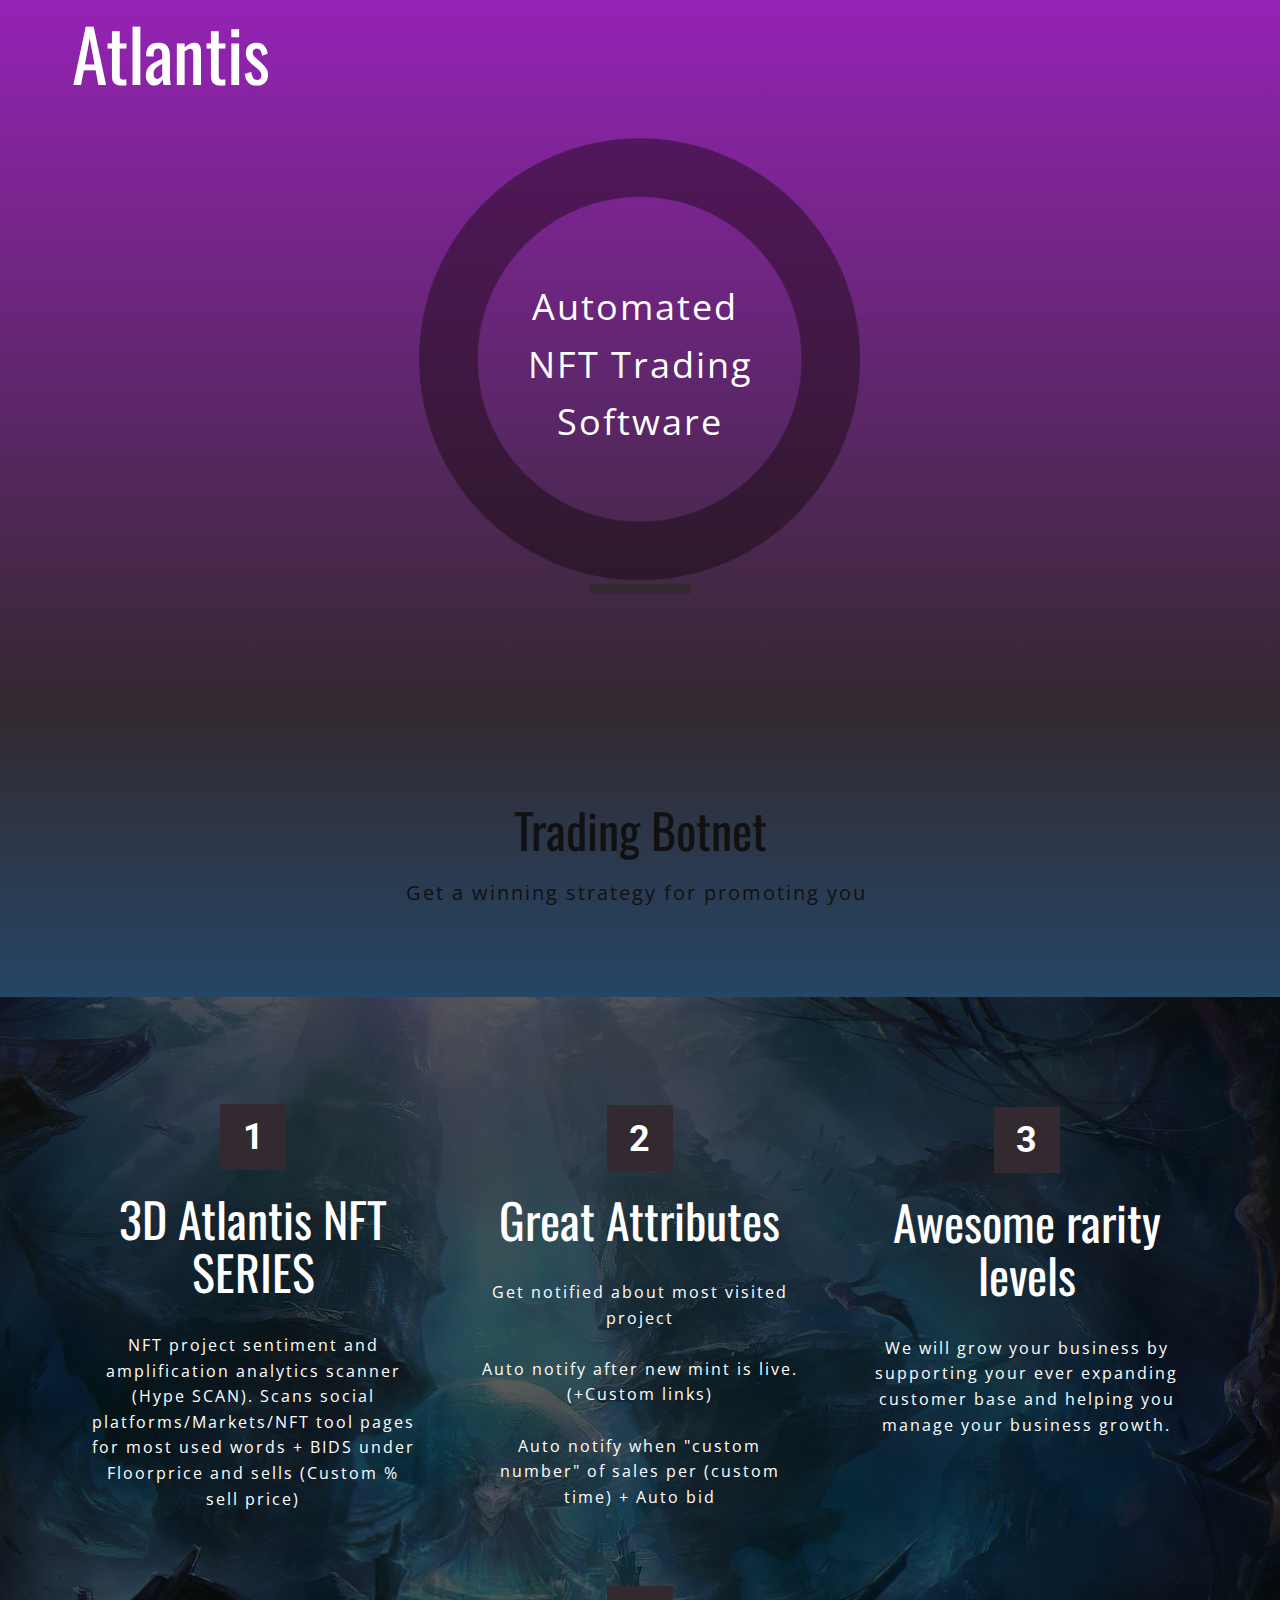
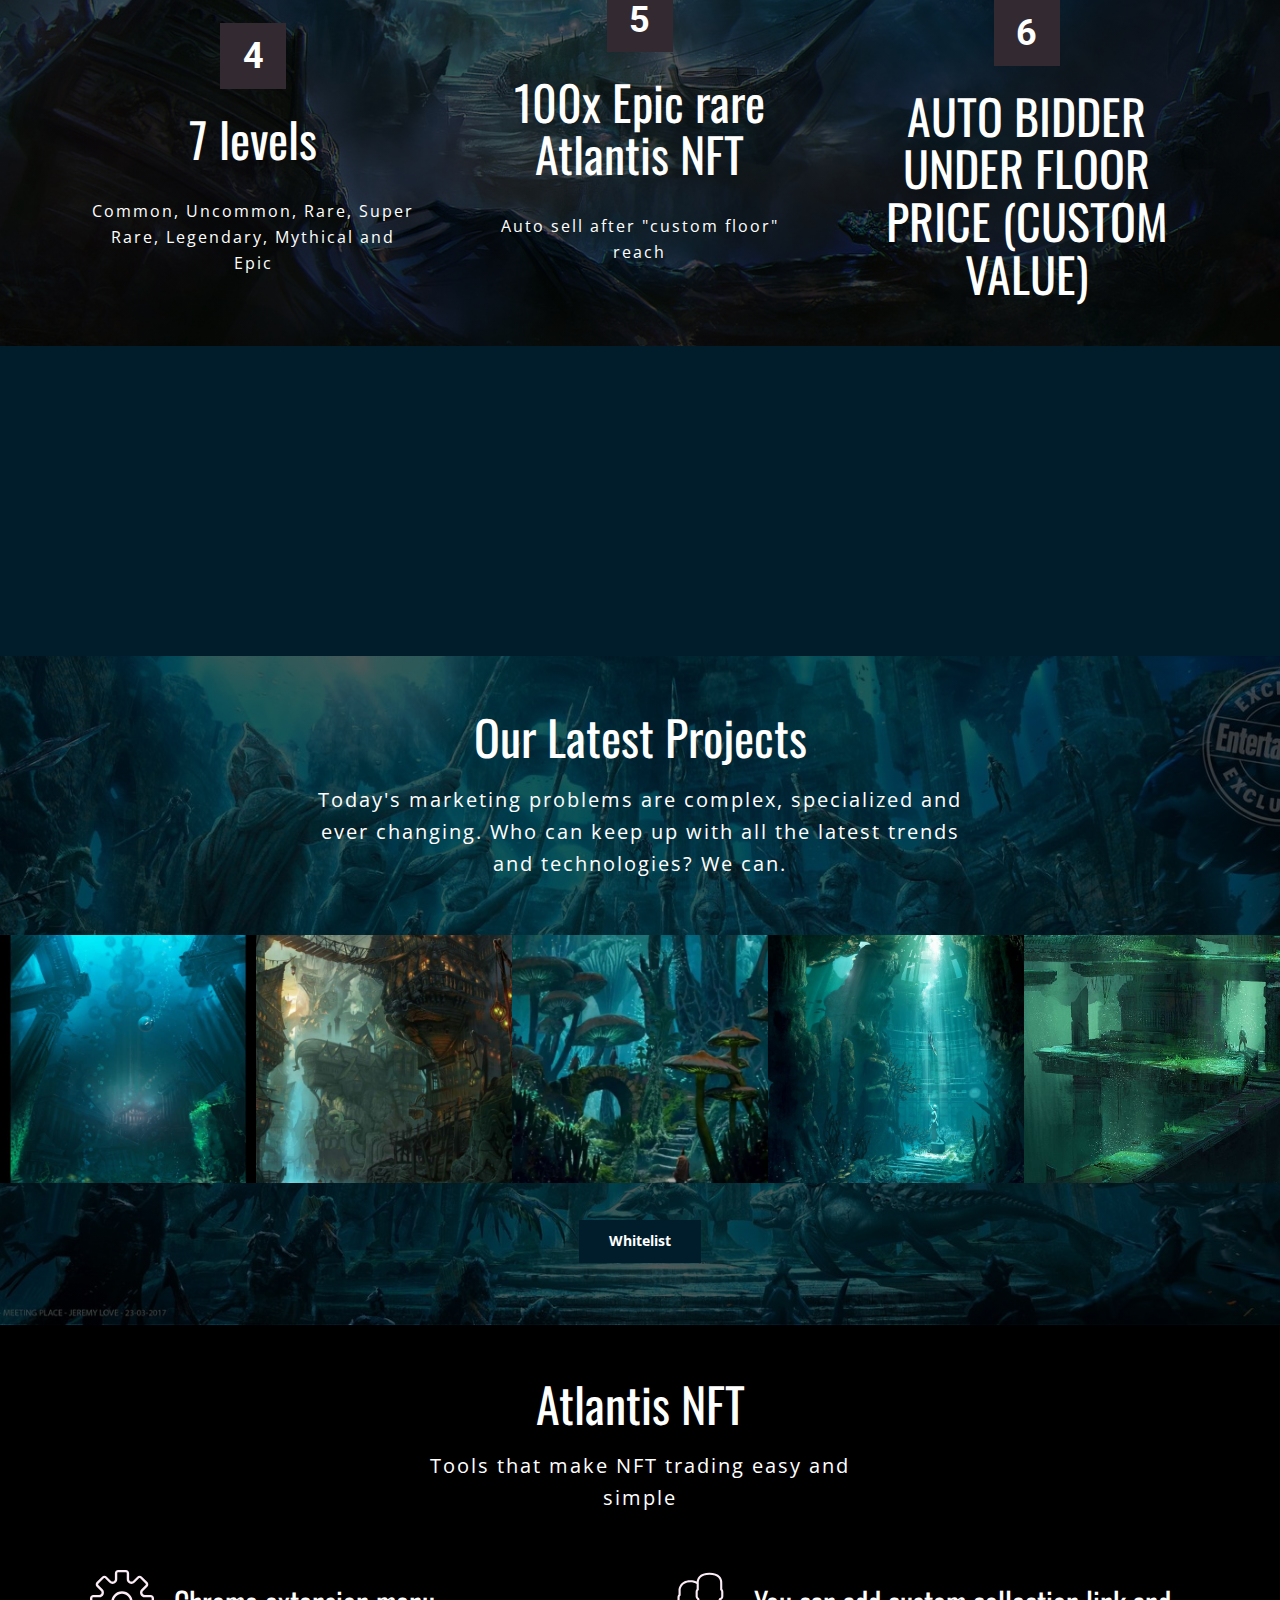
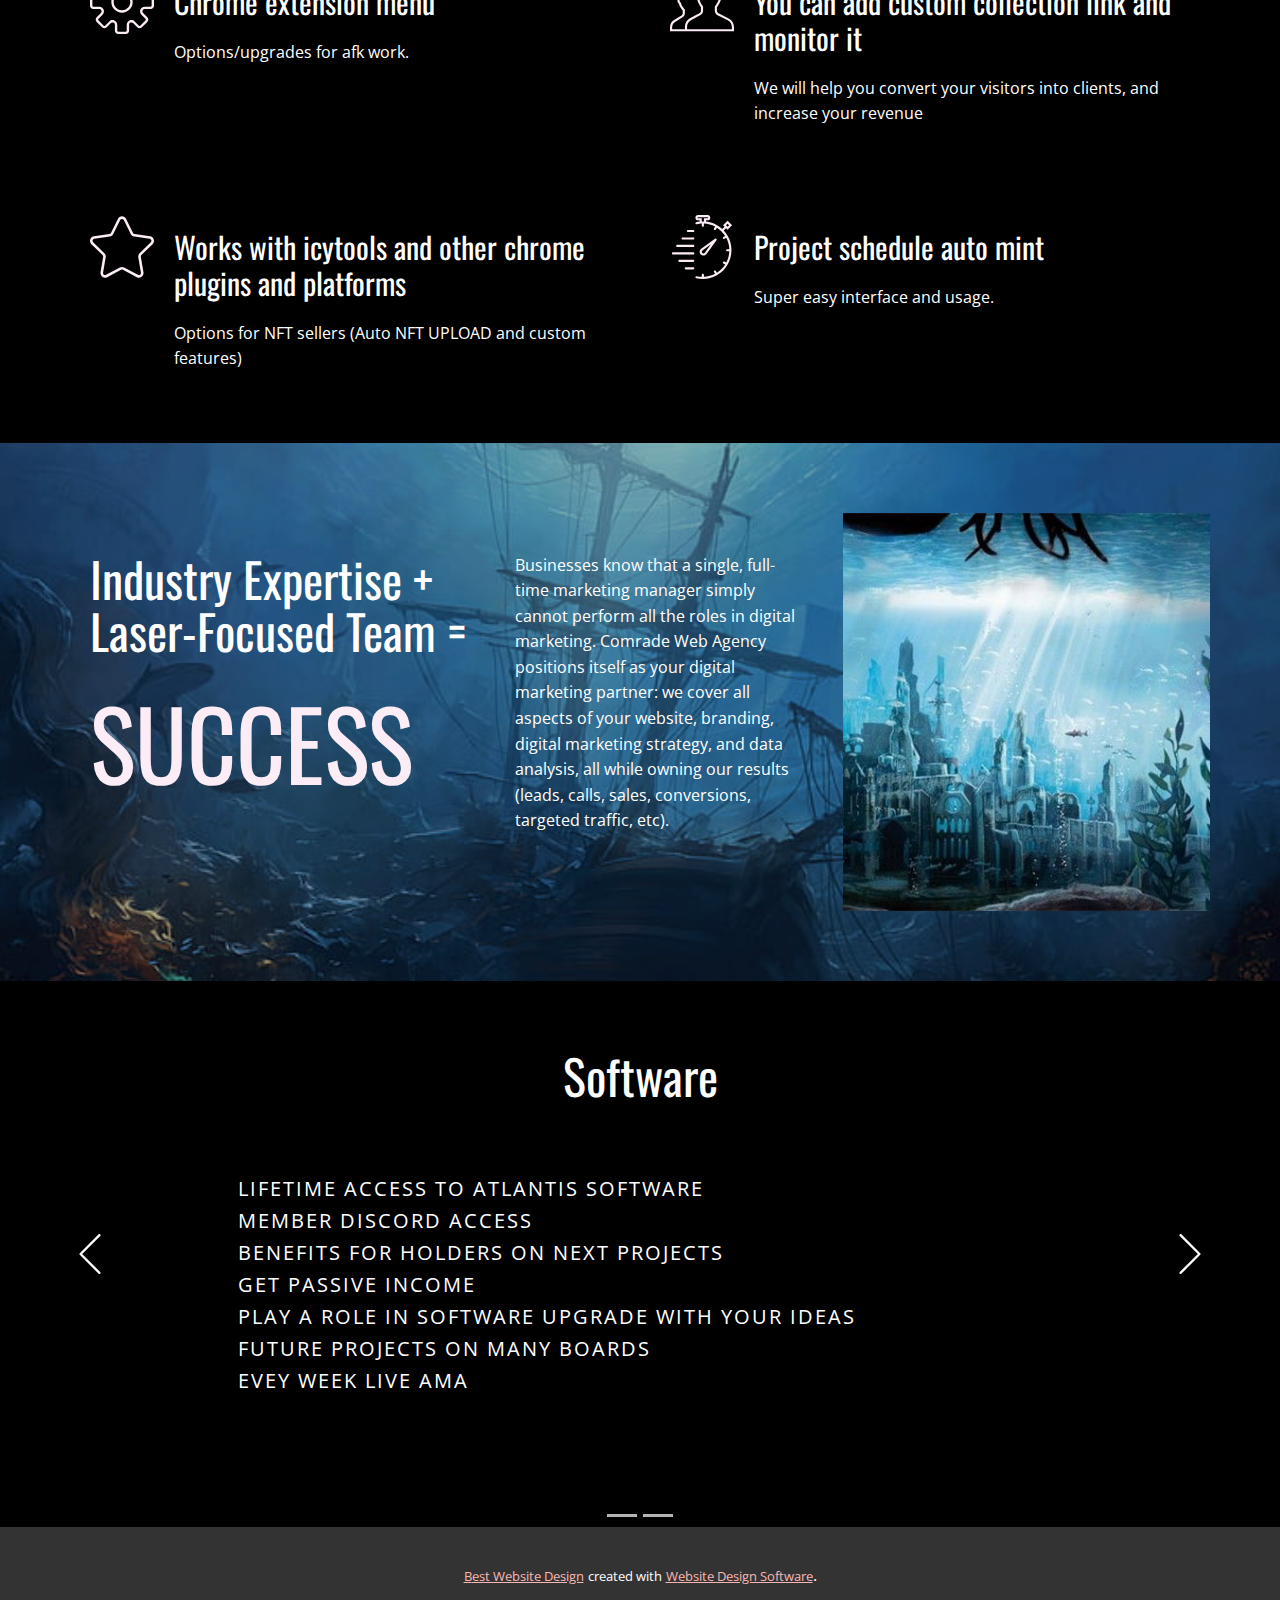
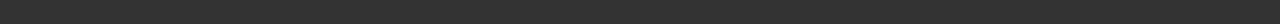
==== index.html @ 72a8f403 "website software" ====
<!DOCTYPE html>
<html style="font-size: 16px;">
  <head>
    <meta name="viewport" content="width=device-width, initial-scale=1.0">
    <meta charset="utf-8">
    <meta name="keywords" content="Web Development Studio, Internet Marketing, Find, Connect, Grow, Our Latest Projects, Why Us?, Industry Expertise + Laser-Focused Team =, SUCCESS, Ask Our Clients, Ask Our Clients">
    <meta name="description" content="">
    <meta name="page_type" content="np-template-header-footer-from-plugin">
    <title>Home</title>
    <link rel="stylesheet" href="nicepage.css" media="screen">
<link rel="stylesheet" href="Home.css" media="screen">
    <script class="u-script" type="text/javascript" src="jquery.js" defer=""></script>
    <script class="u-script" type="text/javascript" src="nicepage.js" defer=""></script>
    <meta name="generator" content="Nicepage 4.5.4, atlantis.nft">
    <link id="u-theme-google-font" rel="stylesheet" href="https://fonts.googleapis.com/css?family=Roboto:100,100i,300,300i,400,400i,500,500i,700,700i,900,900i|Open+Sans:300,300i,400,400i,500,500i,600,600i,700,700i,800,800i">
    <link id="u-page-google-font" rel="stylesheet" href="https://fonts.googleapis.com/css?family=Oswald:200,300,400,500,600,700">
    
    
    
    
    
    
    
    
    
    <script type="application/ld+json">{
		"@context": "http://schema.org",
		"@type": "Organization",
		"name": "Atlantis NFT"
}</script>
    <meta name="theme-color" content="#f15048">
    <meta property="og:title" content="Home">
    <meta property="og:type" content="website">
  </head>
  <body data-home-page="Home.html" data-home-page-title="Home" class="u-body u-xl-mode"> 
    <section class="u-clearfix u-gradient u-section-1" id="sec-3fbc">
      <div class="u-clearfix u-sheet u-sheet-1">
        <h1 class="u-align-center u-custom-font u-font-oswald u-text u-text-body-alt-color u-title u-text-1">Atlantis</h1>
        <img src="images/c2d8d751435d17546c6dcd8f5da95afb.png" alt="" class="u-image u-image-contain u-image-default u-opacity u-opacity-50 u-image-1">
        <p class="u-align-center u-text u-text-body-alt-color u-text-2">Automated&nbsp;<br>N​​FT Trading<br>Software
        </p>
        <div class="u-align-center u-border-10 u-border-palette-2-dark-3 u-line u-line-horizontal u-line-1"></div>
      </div>
    </section>
    <section class="u-clearfix u-gradient u-section-2" id="sec-52fe">
      <div class="u-clearfix u-sheet u-sheet-1">
        <div class="u-container-style u-group u-group-1">
          <div class="u-container-layout u-valign-middle u-container-layout-1">
            <h2 class="u-align-center u-custom-font u-font-oswald u-text u-text-1">Trading Botnet</h2>
            <p class="u-align-center u-text u-text-2">Get a winning strategy for promoting you&nbsp;</p>
          </div>
        </div>
      </div>
    </section>
    <section class="u-clearfix u-image u-shading u-section-3" id="sec-a9e4" data-image-width="1920" data-image-height="1080">
      <div class="u-clearfix u-sheet u-valign-bottom u-sheet-1">
        <div class="u-clearfix u-expanded-width u-gutter-20 u-layout-wrap u-layout-wrap-1">
          <div class="u-layout">
            <div class="u-layout-row">
              <div class="u-container-style u-layout-cell u-left-cell u-size-20 u-size-20-md u-layout-cell-1">
                <div class="u-container-layout u-valign-middle-lg u-valign-middle-sm u-valign-middle-xl">
                  <div class="u-palette-2-dark-3 u-shape u-shape-rectangle u-shape-1"></div>
                  <h3 class="u-align-center u-text u-text-body-alt-color u-text-1">1</h3>
                  <h2 class="u-align-center u-custom-font u-font-oswald u-text u-text-body-alt-color u-text-2"> 3D Atlantis NFT SERIES</h2>
                  <p class="u-align-center u-text u-text-body-alt-color u-text-3"> NFT project sentiment and amplification analytics scanner (Hype SCAN). Scans social platforms/Markets/NFT tool pages for most used words + BIDS under Floorprice and sells (Custom % sell price)</p>
                </div>
              </div>
              <div class="u-container-style u-layout-cell u-size-20 u-size-20-md u-layout-cell-2">
                <div class="u-container-layout">
                  <div class="u-palette-2-dark-3 u-shape u-shape-rectangle u-shape-2"></div>
                  <h3 class="u-align-center u-text u-text-body-alt-color u-text-4">2</h3>
                  <h2 class="u-align-center u-custom-font u-font-oswald u-text u-text-body-alt-color u-text-5"> Great Attributes</h2>
                  <p class="u-align-center u-text u-text-body-alt-color u-text-6"> Get notified about most visited project<br>
                    <br>Auto notify after new mint is live. (+Custom links)<br>
                    <br>Auto notify when "custom number" of sales per (custom time) + Auto bid<br>
                  </p>
                </div>
              </div>
              <div class="u-container-style u-layout-cell u-right-cell u-size-20 u-size-20-md u-layout-cell-3">
                <div class="u-container-layout">
                  <div class="u-palette-2-dark-3 u-shape u-shape-rectangle u-shape-3"></div>
                  <h3 class="u-align-center u-text u-text-body-alt-color u-text-7">3</h3>
                  <h2 class="u-align-center u-custom-font u-font-oswald u-text u-text-body-alt-color u-text-8"> Awesome rarity levels</h2>
                  <p class="u-align-center u-text u-text-body-alt-color u-text-9">We will grow your business by supporting your ever expanding customer base and helping you manage your business growth.</p>
                </div>
              </div>
            </div>
          </div>
        </div>
        <div class="u-clearfix u-expanded-width u-gutter-20 u-layout-wrap u-layout-wrap-2">
          <div class="u-layout">
            <div class="u-layout-row">
              <div class="u-container-style u-layout-cell u-left-cell u-size-20 u-size-20-md u-layout-cell-4">
                <div class="u-container-layout u-valign-middle-lg u-valign-middle-sm u-valign-middle-xl">
                  <div class="u-palette-2-dark-3 u-shape u-shape-rectangle u-shape-4"></div>
                  <h3 class="u-align-center u-text u-text-body-alt-color u-text-10">4</h3>
                  <h2 class="u-align-center u-custom-font u-font-oswald u-text u-text-body-alt-color u-text-11"> 7 levels</h2>
                  <p class="u-align-center u-text u-text-body-alt-color u-text-12"> Common, Uncommon, Rare, Super Rare, Legendary, Mythical and Epic</p>
                </div>
              </div>
              <div class="u-container-style u-layout-cell u-size-20 u-size-20-md u-layout-cell-5">
                <div class="u-container-layout">
                  <div class="u-palette-2-dark-3 u-shape u-shape-rectangle u-shape-5"></div>
                  <h3 class="u-align-center u-text u-text-body-alt-color u-text-13">5</h3>
                  <h2 class="u-align-center u-custom-font u-font-oswald u-text u-text-body-alt-color u-text-14"> 100x Epic rare Atlantis NFT </h2>
                  <p class="u-align-center u-text u-text-body-alt-color u-text-15"> Auto sell after "custom floor" reach</p>
                </div>
              </div>
              <div class="u-container-style u-layout-cell u-right-cell u-size-20 u-size-20-md u-layout-cell-6">
                <div class="u-container-layout">
                  <div class="u-palette-2-dark-3 u-shape u-shape-rectangle u-shape-6"></div>
                  <h3 class="u-align-center u-text u-text-body-alt-color u-text-16">6</h3>
                  <h2 class="u-align-center u-custom-font u-font-oswald u-text u-text-body-alt-color u-text-17"> AUTO BIDDER UNDER FLOOR PRICE (CUSTOM VALUE)</h2>
                </div>
              </div>
            </div>
          </div>
        </div>
      </div>
    </section>
    <section class="u-clearfix u-custom-color-6 u-section-4" id="sec-922c">
      <div class="u-clearfix u-sheet u-sheet-1"></div>
    </section>
    <section class="u-clearfix u-image u-shading u-section-5" id="sec-5405" data-image-width="3943" data-image-height="1800">
      <div class="u-container-style u-group u-group-1">
        <div class="u-container-layout u-valign-middle-md u-valign-middle-sm u-container-layout-1">
          <h2 class="u-align-center u-custom-font u-font-oswald u-text u-text-1">Our Latest Projects</h2>
          <p class="u-align-center u-text u-text-2">Today's marketing problems are complex, specialized and ever changing. Who can keep up with all the latest trends and technologies? We can.</p>
        </div>
      </div>
      <div class="u-clearfix u-expanded-width u-layout-wrap u-layout-wrap-1">
        <div class="u-layout">
          <div class="u-layout-row">
            <div class="u-container-style u-image u-layout-cell u-left-cell u-size-12 u-size-60-md u-image-1" data-image-width="647" data-image-height="1000">
              <div class="u-container-layout"></div>
            </div>
            <div class="u-container-style u-image u-layout-cell u-size-12 u-size-60-md u-image-2" data-image-width="564" data-image-height="908">
              <div class="u-container-layout"></div>
            </div>
            <div class="u-container-style u-image u-layout-cell u-size-12 u-size-60-md u-image-3" data-image-width="564" data-image-height="932">
              <div class="u-container-layout"></div>
            </div>
            <div class="u-container-style u-image u-layout-cell u-size-12 u-size-60-md u-image-4" data-image-width="735" data-image-height="1136">
              <div class="u-container-layout"></div>
            </div>
            <div class="u-container-style u-hidden-md u-image u-layout-cell u-right-cell u-size-12 u-size-60-md u-image-5" data-image-width="500" data-image-height="661">
              <div class="u-container-layout"></div>
            </div>
          </div>
        </div>
      </div>
      <a href="https://atlantis.nft/wordpress-website-builder" class="u-border-none u-btn u-button-style u-custom-color-6 u-btn-1">Whitelist</a>
    </section>
    <section class="u-black u-clearfix u-section-6" id="sec-5e11">
      <div class="u-clearfix u-sheet u-sheet-1">
        <div class="u-align-center u-container-style u-expanded-width-xs u-group u-group-1">
          <div class="u-container-layout u-valign-middle u-container-layout-1">
            <h2 class="u-custom-font u-font-oswald u-text u-text-1">Atlantis NFT</h2>
            <p class="u-text u-text-2"> Tools that make NFT trading easy and simple</p>
          </div>
        </div>
        <div class="u-clearfix u-expanded-width u-gutter-20 u-layout-wrap u-layout-wrap-1">
          <div class="u-layout">
            <div class="u-layout-col">
              <div class="u-size-30">
                <div class="u-layout-row">
                  <div class="u-container-style u-layout-cell u-left-cell u-size-30 u-layout-cell-1">
                    <div class="u-container-layout"><span class="u-icon u-icon-circle u-text-palette-2-light-3 u-icon-1"><svg class="u-svg-link" preserveAspectRatio="xMidYMin slice" viewBox="0 0 54 54" style=""><use xmlns:xlink="http://www.w3.org/1999/xlink" xlink:href="#svg-1e71"></use></svg><svg class="u-svg-content" viewBox="0 0 54 54" x="0px" y="0px" id="svg-1e71" style="enable-background:new 0 0 54 54;"><g><path d="M51.22,21h-5.052c-0.812,0-1.481-0.447-1.792-1.197s-0.153-1.54,0.42-2.114l3.572-3.571   c0.525-0.525,0.814-1.224,0.814-1.966c0-0.743-0.289-1.441-0.814-1.967l-4.553-4.553c-1.05-1.05-2.881-1.052-3.933,0l-3.571,3.571   c-0.574,0.573-1.366,0.733-2.114,0.421C33.447,9.313,33,8.644,33,7.832V2.78C33,1.247,31.753,0,30.22,0H23.78   C22.247,0,21,1.247,21,2.78v5.052c0,0.812-0.447,1.481-1.197,1.792c-0.748,0.313-1.54,0.152-2.114-0.421l-3.571-3.571   c-1.052-1.052-2.883-1.05-3.933,0l-4.553,4.553c-0.525,0.525-0.814,1.224-0.814,1.967c0,0.742,0.289,1.44,0.814,1.966l3.572,3.571   c0.573,0.574,0.73,1.364,0.42,2.114S8.644,21,7.832,21H2.78C1.247,21,0,22.247,0,23.78v6.439C0,31.753,1.247,33,2.78,33h5.052   c0.812,0,1.481,0.447,1.792,1.197s0.153,1.54-0.42,2.114l-3.572,3.571c-0.525,0.525-0.814,1.224-0.814,1.966   c0,0.743,0.289,1.441,0.814,1.967l4.553,4.553c1.051,1.051,2.881,1.053,3.933,0l3.571-3.572c0.574-0.573,1.363-0.731,2.114-0.42   c0.75,0.311,1.197,0.98,1.197,1.792v5.052c0,1.533,1.247,2.78,2.78,2.78h6.439c1.533,0,2.78-1.247,2.78-2.78v-5.052   c0-0.812,0.447-1.481,1.197-1.792c0.751-0.312,1.54-0.153,2.114,0.42l3.571,3.572c1.052,1.052,2.883,1.05,3.933,0l4.553-4.553   c0.525-0.525,0.814-1.224,0.814-1.967c0-0.742-0.289-1.44-0.814-1.966l-3.572-3.571c-0.573-0.574-0.73-1.364-0.42-2.114   S45.356,33,46.168,33h5.052c1.533,0,2.78-1.247,2.78-2.78V23.78C54,22.247,52.753,21,51.22,21z M52,30.22   C52,30.65,51.65,31,51.22,31h-5.052c-1.624,0-3.019,0.932-3.64,2.432c-0.622,1.5-0.295,3.146,0.854,4.294l3.572,3.571   c0.305,0.305,0.305,0.8,0,1.104l-4.553,4.553c-0.304,0.304-0.799,0.306-1.104,0l-3.571-3.572c-1.149-1.149-2.794-1.474-4.294-0.854   c-1.5,0.621-2.432,2.016-2.432,3.64v5.052C31,51.65,30.65,52,30.22,52H23.78C23.35,52,23,51.65,23,51.22v-5.052   c0-1.624-0.932-3.019-2.432-3.64c-0.503-0.209-1.021-0.311-1.533-0.311c-1.014,0-1.997,0.4-2.761,1.164l-3.571,3.572   c-0.306,0.306-0.801,0.304-1.104,0l-4.553-4.553c-0.305-0.305-0.305-0.8,0-1.104l3.572-3.571c1.148-1.148,1.476-2.794,0.854-4.294   C10.851,31.932,9.456,31,7.832,31H2.78C2.35,31,2,30.65,2,30.22V23.78C2,23.35,2.35,23,2.78,23h5.052   c1.624,0,3.019-0.932,3.64-2.432c0.622-1.5,0.295-3.146-0.854-4.294l-3.572-3.571c-0.305-0.305-0.305-0.8,0-1.104l4.553-4.553   c0.304-0.305,0.799-0.305,1.104,0l3.571,3.571c1.147,1.147,2.792,1.476,4.294,0.854C22.068,10.851,23,9.456,23,7.832V2.78   C23,2.35,23.35,2,23.78,2h6.439C30.65,2,31,2.35,31,2.78v5.052c0,1.624,0.932,3.019,2.432,3.64   c1.502,0.622,3.146,0.294,4.294-0.854l3.571-3.571c0.306-0.305,0.801-0.305,1.104,0l4.553,4.553c0.305,0.305,0.305,0.8,0,1.104   l-3.572,3.571c-1.148,1.148-1.476,2.794-0.854,4.294c0.621,1.5,2.016,2.432,3.64,2.432h5.052C51.65,23,52,23.35,52,23.78V30.22z"></path><path d="M27,18c-4.963,0-9,4.037-9,9s4.037,9,9,9s9-4.037,9-9S31.963,18,27,18z M27,34c-3.859,0-7-3.141-7-7s3.141-7,7-7   s7,3.141,7,7S30.859,34,27,34z"></path>
</g></svg></span>
                      <h3 class="u-custom-font u-font-oswald u-text u-text-3"> Chrome extension menu</h3>
                      <p class="u-text u-text-4">Options/upgrades for afk work.</p>
                    </div>
                  </div>
                  <div class="u-container-style u-layout-cell u-right-cell u-size-30 u-layout-cell-2">
                    <div class="u-container-layout"><span class="u-icon u-icon-circle u-text-palette-2-light-3 u-icon-2"><svg class="u-svg-link" preserveAspectRatio="xMidYMin slice" viewBox="0 0 60 60" style=""><use xmlns:xlink="http://www.w3.org/1999/xlink" xlink:href="#svg-ae3a"></use></svg><svg class="u-svg-content" viewBox="0 0 60 60" x="0px" y="0px" id="svg-ae3a" style="enable-background:new 0 0 60 60;"><path d="M55.014,45.389l-9.553-4.776C44.56,40.162,44,39.256,44,38.248v-3.381c0.229-0.28,0.47-0.599,0.719-0.951  c1.239-1.75,2.232-3.698,2.954-5.799C49.084,27.47,50,26.075,50,24.5v-4c0-0.963-0.36-1.896-1-2.625v-5.319  c0.056-0.55,0.276-3.824-2.092-6.525C44.854,3.688,41.521,2.5,37,2.5s-7.854,1.188-9.908,3.53c-1.435,1.637-1.918,3.481-2.064,4.805  C23.314,9.949,21.294,9.5,19,9.5c-10.389,0-10.994,8.855-11,9v4.579c-0.648,0.706-1,1.521-1,2.33v3.454  c0,1.079,0.483,2.085,1.311,2.765c0.825,3.11,2.854,5.46,3.644,6.285v2.743c0,0.787-0.428,1.509-1.171,1.915l-6.653,4.173  C1.583,48.134,0,50.801,0,53.703V57.5h14h2h44v-4.043C60,50.019,58.089,46.927,55.014,45.389z M14,53.262V55.5H2v-1.797  c0-2.17,1.184-4.164,3.141-5.233l6.652-4.173c1.333-0.727,2.161-2.121,2.161-3.641v-3.591l-0.318-0.297  c-0.026-0.024-2.683-2.534-3.468-5.955l-0.091-0.396l-0.342-0.22C9.275,29.899,9,29.4,9,28.863v-3.454  c0-0.36,0.245-0.788,0.671-1.174L10,23.938l-0.002-5.38C10.016,18.271,10.537,11.5,19,11.5c2.393,0,4.408,0.553,6,1.644v4.731  c-0.64,0.729-1,1.662-1,2.625v4c0,0.304,0.035,0.603,0.101,0.893c0.027,0.116,0.081,0.222,0.118,0.334  c0.055,0.168,0.099,0.341,0.176,0.5c0.001,0.002,0.002,0.003,0.003,0.005c0.256,0.528,0.629,1,1.099,1.377  c0.005,0.019,0.011,0.036,0.016,0.054c0.06,0.229,0.123,0.457,0.191,0.68l0.081,0.261c0.014,0.046,0.031,0.093,0.046,0.139  c0.035,0.108,0.069,0.215,0.105,0.321c0.06,0.175,0.123,0.356,0.196,0.553c0.031,0.082,0.065,0.156,0.097,0.237  c0.082,0.209,0.164,0.411,0.25,0.611c0.021,0.048,0.039,0.1,0.06,0.147l0.056,0.126c0.026,0.058,0.053,0.11,0.079,0.167  c0.098,0.214,0.194,0.421,0.294,0.621c0.016,0.032,0.031,0.067,0.047,0.099c0.063,0.125,0.126,0.243,0.189,0.363  c0.108,0.206,0.214,0.4,0.32,0.588c0.052,0.092,0.103,0.182,0.154,0.269c0.144,0.246,0.281,0.472,0.414,0.682  c0.029,0.045,0.057,0.092,0.085,0.135c0.242,0.375,0.452,0.679,0.626,0.916c0.046,0.063,0.086,0.117,0.125,0.17  c0.022,0.029,0.052,0.071,0.071,0.097v3.309c0,0.968-0.528,1.856-1.377,2.32l-2.646,1.443l-0.461-0.041l-0.188,0.395l-5.626,3.069  C15.801,46.924,14,49.958,14,53.262z M58,55.5H16v-2.238c0-2.571,1.402-4.934,3.659-6.164l8.921-4.866  C30.073,41.417,31,39.854,31,38.155v-4.018v-0.001l-0.194-0.232l-0.038-0.045c-0.002-0.003-0.064-0.078-0.165-0.21  c-0.006-0.008-0.012-0.016-0.019-0.024c-0.053-0.069-0.115-0.152-0.186-0.251c-0.001-0.002-0.002-0.003-0.003-0.005  c-0.149-0.207-0.336-0.476-0.544-0.8c-0.005-0.007-0.009-0.015-0.014-0.022c-0.098-0.153-0.202-0.32-0.308-0.497  c-0.008-0.013-0.016-0.026-0.024-0.04c-0.226-0.379-0.466-0.808-0.705-1.283c0,0-0.001-0.001-0.001-0.002  c-0.127-0.255-0.254-0.523-0.378-0.802l0,0c-0.017-0.039-0.035-0.077-0.052-0.116h0c-0.055-0.125-0.11-0.256-0.166-0.391  c-0.02-0.049-0.04-0.1-0.06-0.15c-0.052-0.131-0.105-0.263-0.161-0.414c-0.102-0.272-0.198-0.556-0.29-0.849l-0.055-0.178  c-0.006-0.02-0.013-0.04-0.019-0.061c-0.094-0.316-0.184-0.639-0.26-0.971l-0.091-0.396l-0.341-0.22  C26.346,25.803,26,25.176,26,24.5v-4c0-0.561,0.238-1.084,0.67-1.475L27,18.728V12.5v-0.354l-0.027-0.021  c-0.034-0.722,0.009-2.935,1.623-4.776C30.253,5.458,33.081,4.5,37,4.5c3.905,0,6.727,0.951,8.386,2.828  c1.947,2.201,1.625,5.017,1.623,5.041L47,18.728l0.33,0.298C47.762,19.416,48,19.939,48,20.5v4c0,0.873-0.572,1.637-1.422,1.899  l-0.498,0.153l-0.16,0.495c-0.669,2.081-1.622,4.003-2.834,5.713c-0.297,0.421-0.586,0.794-0.837,1.079L42,34.123v4.125  c0,1.77,0.983,3.361,2.566,4.153l9.553,4.776C56.513,48.374,58,50.78,58,53.457V55.5z"></path></svg></span>
                      <h3 class="u-custom-font u-font-oswald u-text u-text-5"> You can add custom collection link and monitor it</h3>
                      <p class="u-text u-text-6">We will help you convert your visitors into clients, and increase your revenue</p>
                    </div>
                  </div>
                </div>
              </div>
              <div class="u-size-30">
                <div class="u-layout-row">
                  <div class="u-container-style u-layout-cell u-left-cell u-size-30 u-layout-cell-3">
                    <div class="u-container-layout u-valign-middle-xs"><span class="u-icon u-icon-circle u-text-palette-2-light-3 u-icon-3"><svg class="u-svg-link" preserveAspectRatio="xMidYMin slice" viewBox="0 0 49.94 49.94" style=""><use xmlns:xlink="http://www.w3.org/1999/xlink" xlink:href="#svg-2bf2"></use></svg><svg class="u-svg-content" viewBox="0 0 49.94 49.94" x="0px" y="0px" id="svg-2bf2" style="enable-background:new 0 0 49.94 49.94;"><path d="M48.856,22.731c0.983-0.958,1.33-2.364,0.906-3.671c-0.425-1.307-1.532-2.24-2.892-2.438l-12.092-1.757  c-0.515-0.075-0.96-0.398-1.19-0.865L28.182,3.043c-0.607-1.231-1.839-1.996-3.212-1.996c-1.372,0-2.604,0.765-3.211,1.996  L16.352,14c-0.23,0.467-0.676,0.79-1.191,0.865L3.069,16.623C1.71,16.82,0.603,17.753,0.178,19.06  c-0.424,1.307-0.077,2.713,0.906,3.671l8.749,8.528c0.373,0.364,0.544,0.888,0.456,1.4L8.224,44.702  c-0.232,1.353,0.313,2.694,1.424,3.502c1.11,0.809,2.555,0.914,3.772,0.273l10.814-5.686c0.461-0.242,1.011-0.242,1.472,0  l10.815,5.686c0.528,0.278,1.1,0.415,1.669,0.415c0.739,0,1.475-0.231,2.103-0.688c1.111-0.808,1.656-2.149,1.424-3.502  L39.651,32.66c-0.088-0.513,0.083-1.036,0.456-1.4L48.856,22.731z M37.681,32.998l2.065,12.042c0.104,0.606-0.131,1.185-0.629,1.547  c-0.499,0.361-1.12,0.405-1.665,0.121l-10.815-5.687c-0.521-0.273-1.095-0.411-1.667-0.411s-1.145,0.138-1.667,0.412l-10.813,5.686  c-0.547,0.284-1.168,0.24-1.666-0.121c-0.498-0.362-0.732-0.94-0.629-1.547l2.065-12.042c0.199-1.162-0.186-2.348-1.03-3.17  L2.48,21.299c-0.441-0.43-0.591-1.036-0.4-1.621c0.19-0.586,0.667-0.988,1.276-1.077l12.091-1.757  c1.167-0.169,2.176-0.901,2.697-1.959l5.407-10.957c0.272-0.552,0.803-0.881,1.418-0.881c0.616,0,1.146,0.329,1.419,0.881  l5.407,10.957c0.521,1.058,1.529,1.79,2.696,1.959l12.092,1.757c0.609,0.089,1.086,0.491,1.276,1.077  c0.19,0.585,0.041,1.191-0.4,1.621l-8.749,8.528C37.866,30.65,37.481,31.835,37.681,32.998z"></path></svg></span>
                      <h3 class="u-custom-font u-font-oswald u-text u-text-7"> Works with icytools and other chrome plugins and platforms</h3>
                      <p class="u-text u-text-8"> Options for NFT sellers (Auto NFT UPLOAD and custom features)</p>
                    </div>
                  </div>
                  <div class="u-container-style u-layout-cell u-right-cell u-size-30 u-layout-cell-4">
                    <div class="u-container-layout"><span class="u-icon u-icon-circle u-text-palette-2-light-3 u-icon-4"><svg class="u-svg-link" preserveAspectRatio="xMidYMin slice" viewBox="0 0 60 60" style=""><use xmlns:xlink="http://www.w3.org/1999/xlink" xlink:href="#svg-d379"></use></svg><svg class="u-svg-content" viewBox="0 0 60 60" x="0px" y="0px" id="svg-d379" style="enable-background:new 0 0 60 60;"><g><path d="M31.634,37.989c1.041-0.081,1.99-0.612,2.606-1.459l9.363-12.944c0.287-0.397,0.244-0.945-0.104-1.293   c-0.348-0.347-0.896-0.39-1.293-0.104L29.26,31.555c-0.844,0.614-1.375,1.563-1.456,2.604s0.296,2.06,1.033,2.797   C29.508,37.628,30.413,38,31.354,38C31.447,38,31.54,37.996,31.634,37.989z M29.798,34.315c0.035-0.457,0.269-0.874,0.637-1.142   l7.897-5.713l-5.711,7.895c-0.27,0.371-0.687,0.604-1.144,0.64c-0.455,0.03-0.902-0.128-1.227-0.453   C29.928,35.219,29.762,34.771,29.798,34.315z"></path><path d="M54.034,19.564c-0.01-0.021-0.01-0.043-0.021-0.064c-0.012-0.02-0.031-0.031-0.044-0.05   c-1.011-1.734-2.207-3.347-3.565-4.809l2.148-2.147l1.414,1.414l4.242-4.243l-4.242-4.242l-4.243,4.242l1.415,1.415l-2.148,2.147   c-1.462-1.358-3.074-2.555-4.809-3.566c-0.019-0.013-0.03-0.032-0.05-0.044c-0.021-0.012-0.043-0.011-0.064-0.022   c-3.093-1.782-6.568-2.969-10.273-3.404V5h1.5c1.379,0,2.5-1.121,2.5-2.5S36.672,0,35.293,0h-9c-1.379,0-2.5,1.121-2.5,2.5   s1.121,2.5,2.5,2.5h1.5v1.156c-1.08,0.115-2.158,0.291-3.224,0.535c-0.538,0.123-0.875,0.66-0.751,1.198   c0.123,0.538,0.66,0.876,1.198,0.751c0.92-0.211,1.849-0.37,2.78-0.477l1.073-0.083c0.328-0.025,0.63-0.043,0.924-0.057V10   c0,0.553,0.447,1,1,1s1-0.447,1-1V8.03c3.761,0.173,7.305,1.183,10.456,2.845l-0.986,1.707c-0.276,0.479-0.112,1.09,0.366,1.366   c0.157,0.091,0.329,0.134,0.499,0.134c0.346,0,0.682-0.179,0.867-0.5l0.983-1.703c3.129,1.985,5.787,4.643,7.772,7.772   l-1.703,0.983C49.57,20.91,49.406,21.521,49.683,22c0.186,0.321,0.521,0.5,0.867,0.5c0.17,0,0.342-0.043,0.499-0.134l1.707-0.986   c1.685,3.196,2.698,6.798,2.849,10.619H53.63c-0.553,0-1,0.447-1,1s0.447,1,1,1h1.975c-0.151,3.821-1.164,7.423-2.849,10.619   l-1.707-0.986c-0.478-0.276-1.09-0.114-1.366,0.366c-0.276,0.479-0.112,1.09,0.366,1.366l1.703,0.983   c-1.985,3.129-4.643,5.787-7.772,7.772l-0.983-1.703c-0.277-0.48-0.89-0.643-1.366-0.366c-0.479,0.276-0.643,0.888-0.366,1.366   l0.986,1.707c-3.151,1.662-6.695,2.672-10.456,2.845V56c0-0.553-0.447-1-1-1s-1,0.447-1,1v1.976   c-1.597-0.055-3.199-0.255-4.776-0.617c-0.538-0.129-1.075,0.213-1.198,0.751c-0.124,0.538,0.213,1.075,0.751,1.198   C26.568,59.768,28.607,60,30.63,60c0.049,0,0.096-0.003,0.145-0.004c0.007,0,0.012,0.004,0.018,0.004   c0.008,0,0.015-0.005,0.023-0.005c4.807-0.033,9.317-1.331,13.219-3.573c0.031-0.014,0.064-0.021,0.094-0.039   c0.02-0.012,0.031-0.031,0.05-0.044c4.039-2.354,7.414-5.725,9.773-9.761c0.019-0.027,0.043-0.048,0.06-0.078   c0.012-0.021,0.011-0.043,0.021-0.064C56.317,42.476,57.63,37.89,57.63,33S56.317,23.524,54.034,19.564z M53.965,8.251l1.414,1.414   l-1.414,1.415L52.55,9.665L53.965,8.251z M29.793,6.021V3h-3.5c-0.275,0-0.5-0.225-0.5-0.5s0.225-0.5,0.5-0.5h9   c0.275,0,0.5,0.225,0.5,0.5S35.568,3,35.293,3h-3.5v3.021C31.445,6.007,31.113,6,30.793,6c-0.028,0-0.06,0.002-0.088,0.002   C30.68,6.002,30.655,6,30.63,6c-0.164,0-0.328,0.011-0.492,0.014C30.022,6.017,29.913,6.016,29.793,6.021z"></path><path d="M21.793,14h-5c-0.553,0-1,0.447-1,1s0.447,1,1,1h5c0.553,0,1-0.447,1-1S22.346,14,21.793,14z"></path><path d="M21.793,21h-10c-0.553,0-1,0.447-1,1s0.447,1,1,1h10c0.553,0,1-0.447,1-1S22.346,21,21.793,21z"></path><path d="M21.793,28h-15c-0.553,0-1,0.447-1,1s0.447,1,1,1h15c0.553,0,1-0.447,1-1S22.346,28,21.793,28z"></path><path d="M21.793,35h-19c-0.553,0-1,0.447-1,1s0.447,1,1,1h19c0.553,0,1-0.447,1-1S22.346,35,21.793,35z"></path><path d="M21.793,42h-13c-0.553,0-1,0.447-1,1s0.447,1,1,1h13c0.553,0,1-0.447,1-1S22.346,42,21.793,42z"></path><path d="M21.793,49h-7c-0.553,0-1,0.447-1,1s0.447,1,1,1h7c0.553,0,1-0.447,1-1S22.346,49,21.793,49z"></path>
</g></svg></span>
                      <h3 class="u-custom-font u-font-oswald u-text u-text-9"> Project schedule auto mint</h3>
                      <p class="u-text u-text-10"> Super easy interface and usage.</p>
                    </div>
                  </div>
                </div>
              </div>
            </div>
          </div>
        </div>
      </div>
    </section>
    <section class="u-clearfix u-image u-shading u-section-7" id="sec-9acb" data-image-width="728" data-image-height="410">
      <div class="u-clearfix u-sheet u-sheet-1">
        <div class="u-clearfix u-expanded-width-lg u-expanded-width-md u-expanded-width-xl u-expanded-width-xs u-gutter-20 u-layout-wrap u-layout-wrap-1">
          <div class="u-gutter-0 u-layout">
            <div class="u-layout-row">
              <div class="u-container-style u-layout-cell u-left-cell u-size-20-md u-size-22 u-layout-cell-1">
                <div class="u-container-layout u-valign-middle-lg u-valign-top-sm u-valign-top-xl u-container-layout-1">
                  <h2 class="u-custom-font u-font-oswald u-text u-text-body-alt-color u-text-1">Industry Expertise + Laser-Focused Team =</h2>
                  <h1 class="u-custom-font u-font-oswald u-text u-text-palette-2-light-3 u-title u-text-2">SUCC​ESS</h1>
                </div>
              </div>
              <div class="u-container-style u-layout-cell u-size-18 u-size-20-md u-layout-cell-2">
                <div class="u-container-layout u-container-layout-2">
                  <p class="u-text u-text-body-alt-color u-text-3">Businesses know that a single, full-time marketing manager simply cannot perform all the roles in digital marketing. Comrade Web Agency positions itself as your&nbsp;digital marketing partner: we cover all aspects of your
                                    website, branding, digital marketing strategy, and data analysis, all while owning our results (leads, calls, sales, conversions, targeted traffic, etc).</p>
                </div>
              </div>
              <div class="u-container-style u-image u-layout-cell u-right-cell u-size-20 u-size-20-md u-image-1" data-image-width="600" data-image-height="421">
                <div class="u-container-layout"></div>
              </div>
            </div>
          </div>
        </div>
      </div>
    </section>
    <section class="u-carousel u-slide u-block-066e-1" id="carousel_3d35" data-interval="5000" data-u-ride="carousel">
      <ol class="u-absolute-hcenter u-carousel-indicators u-block-066e-2">
        <li data-u-target="#carousel_3d35" data-u-slide-to="0" class="u-active u-grey-30"></li>
        <li data-u-target="#carousel_3d35" class="u-grey-30" data-u-slide-to="1"></li>
      </ol>
      <div class="u-carousel-inner" role="listbox">
        <div class="u-active u-black u-carousel-item u-clearfix u-section-8-1">
          <div class="u-clearfix u-sheet u-sheet-1">
            <div class="u-container-style u-group u-group-1">
              <div class="u-container-layout u-valign-middle u-container-layout-1">
                <h2 class="u-align-center u-custom-font u-font-oswald u-text u-text-1">Software</h2>
              </div>
            </div>
            <div class="u-clearfix u-expanded-width-lg u-expanded-width-md u-expanded-width-sm u-expanded-width-xs u-layout-wrap u-layout-wrap-1">
              <div class="u-layout">
                <div class="u-layout-row">
                  <div class="u-align-center-xs u-align-left-lg u-align-left-md u-align-left-xl u-container-style u-layout-cell u-left-cell u-size-1 u-layout-cell-1">
                    <div class="u-container-layout u-container-layout-2"></div>
                  </div>
                  <div class="u-align-left u-container-style u-layout-cell u-right-cell u-size-59 u-layout-cell-2">
                    <div class="u-container-layout u-container-layout-3">
                      <p class="u-text u-text-2"> LIFETIME ACCESS TO ATLANTIS SOFTWARE <br>MEMBER DISCORD ACCESS <br>BENEFITS FOR HOLDERS ON NEXT PROJECTS <br>GET PASSIVE INCOME <br>PLAY A ROLE IN SOFTWARE UPGRADE WITH YOUR IDEAS <br>FUTURE PROJECTS ON MANY BOARDS <br>EVEY WEEK LIVE AMA
                      </p>
                    </div>
                  </div>
                </div>
              </div>
            </div>
          </div>
        </div>
        <div class="u-black u-carousel-item u-clearfix u-section-8-2">
          <div class="u-clearfix u-sheet u-sheet-1">
            <div class="u-container-style u-group u-group-1">
              <div class="u-container-layout u-valign-middle u-container-layout-1">
                <h2 class="u-align-center u-custom-font u-font-oswald u-text u-text-1">Ask Our Clients</h2>
              </div>
            </div>
            <div class="u-clearfix u-expanded-width-lg u-expanded-width-md u-expanded-width-sm u-expanded-width-xs u-layout-wrap u-layout-wrap-1">
              <div class="u-layout">
                <div class="u-layout-row">
                  <div class="u-align-center-sm u-align-left-lg u-align-left-md u-align-left-xl u-align-left-xs u-container-style u-layout-cell u-left-cell u-size-13 u-layout-cell-1">
                    <div class="u-container-layout u-valign-middle-sm u-container-layout-2">
                      <div alt="" class="u-align-left u-image u-image-circle u-image-1"></div>
                    </div>
                  </div>
                  <div class="u-align-left u-container-style u-layout-cell u-right-cell u-size-47 u-layout-cell-2">
                    <div class="u-container-layout u-container-layout-3">
                      <p class="u-text u-text-2">Our range of services include full branding, SEO, PPC, Explainer Videos, and Inbound Marketing.<br>Our clients range from entrepreneurs to Fortune 100 companies in a wide range of industries.&nbsp;Our team has over
                                            15+ years of experience in their areas of expertise.<br>
                      </p>
                      <h5 class="u-custom-font u-font-oswald u-text u-text-3">Mark Johnson</h5>
                    </div>
                  </div>
                </div>
              </div>
            </div>
          </div>
        </div>
      </div>
      <a class="u-absolute-vcenter u-carousel-control u-carousel-control-prev u-text-body-alt-color u-block-066e-3" href="#carousel_3d35" role="button" data-u-slide="prev">
        <span aria-hidden="true">
          <svg viewBox="0 0 477.175 477.175"><path d="M145.188,238.575l215.5-215.5c5.3-5.3,5.3-13.8,0-19.1s-13.8-5.3-19.1,0l-225.1,225.1c-5.3,5.3-5.3,13.8,0,19.1l225.1,225
                    c2.6,2.6,6.1,4,9.5,4s6.9-1.3,9.5-4c5.3-5.3,5.3-13.8,0-19.1L145.188,238.575z"></path></svg>
        </span>
        <span class="sr-only">Previous</span>
      </a>
      <a class="u-absolute-vcenter u-carousel-control u-carousel-control-next u-text-body-alt-color u-block-066e-4" href="#carousel_3d35" role="button" data-u-slide="next">
        <span aria-hidden="true">
          <svg viewBox="0 0 477.175 477.175"><path d="M360.731,229.075l-225.1-225.1c-5.3-5.3-13.8-5.3-19.1,0s-5.3,13.8,0,19.1l215.5,215.5l-215.5,215.5
                    c-5.3,5.3-5.3,13.8,0,19.1c2.6,2.6,6.1,4,9.5,4c3.4,0,6.9-1.3,9.5-4l225.1-225.1C365.931,242.875,365.931,234.275,360.731,229.075z"></path></svg>
        </span>
        <span class="sr-only">Next</span>
      </a>
    </section>
    
    
    
    <section class="u-backlink u-clearfix u-grey-80">
      <a class="u-link" href="https://atlantis.nft/website-design" target="_blank">
        <span>Best Website Design</span>
      </a>
      <p class="u-text">
        <span>created with</span>
      </p>
      <a class="u-link" href="" target="_blank">
        <span>Website Design Software</span>
      </a>. 
    </section>
  </body>
</html>
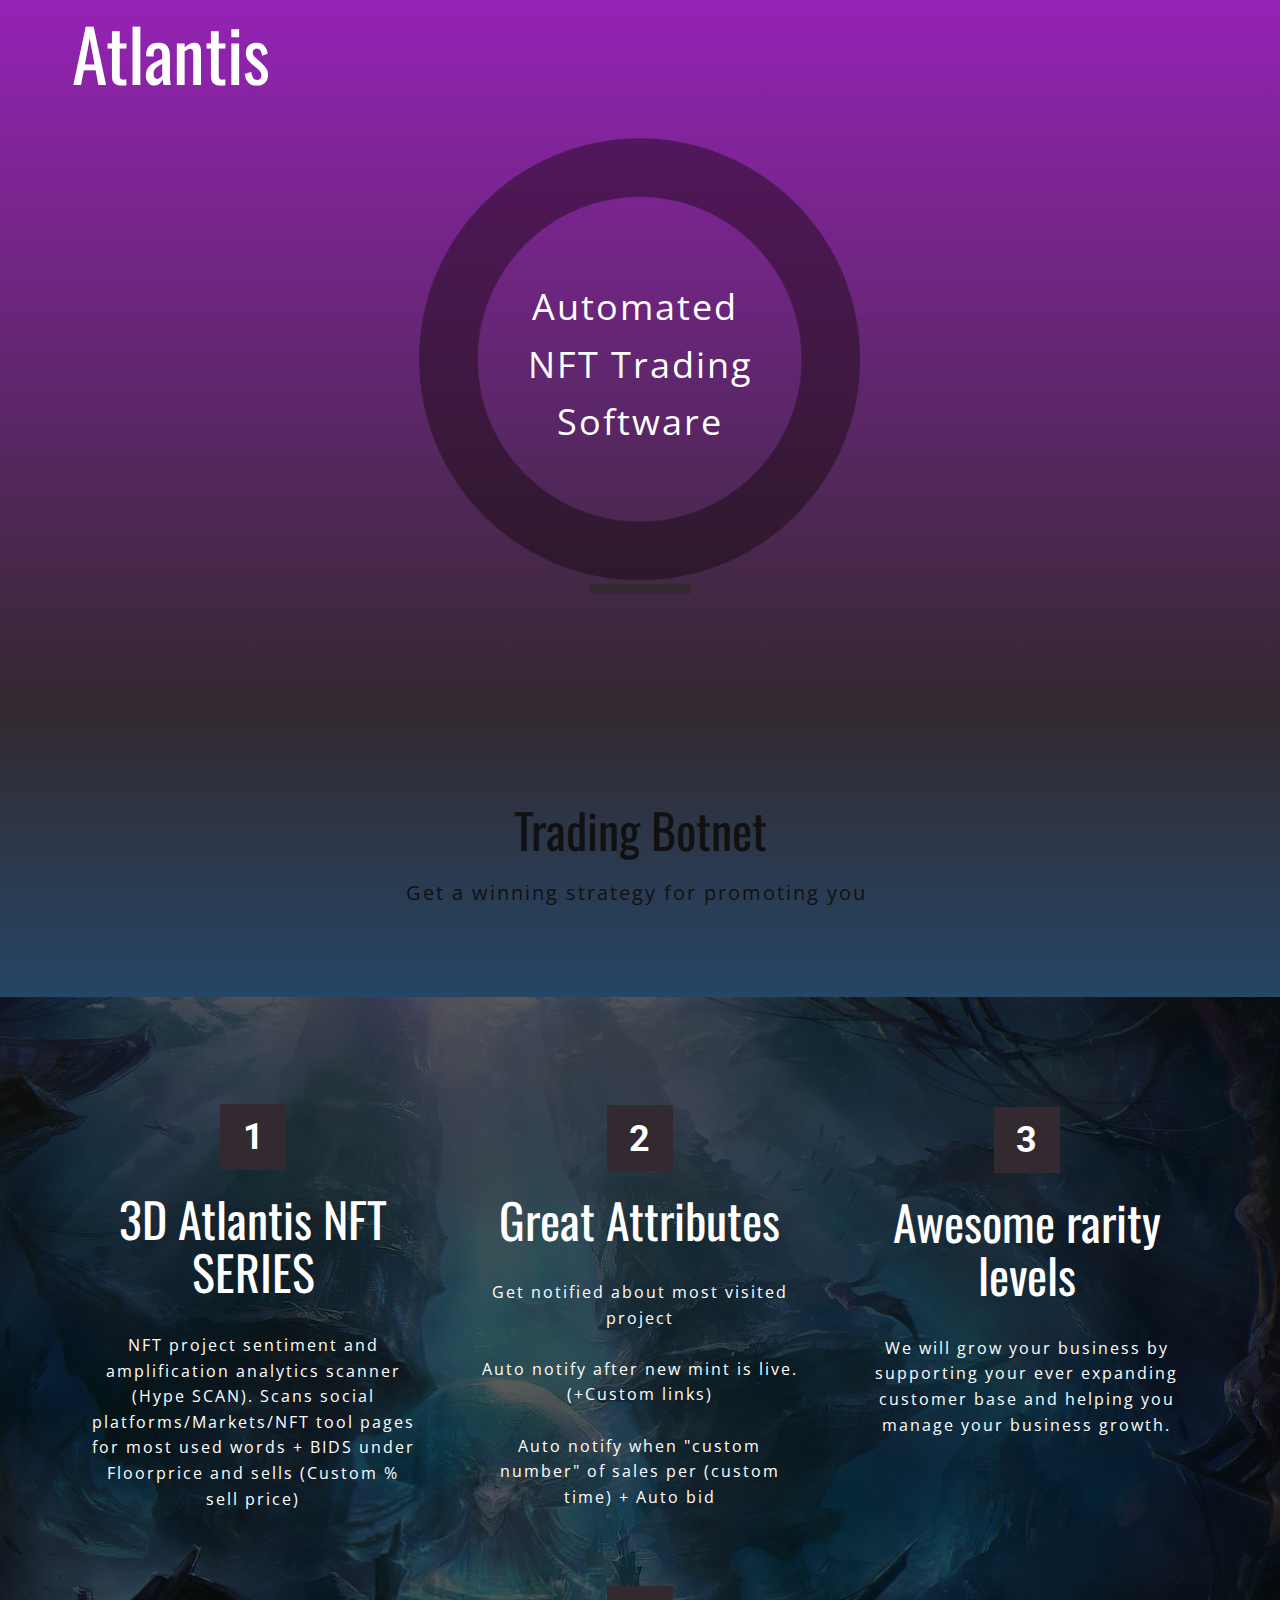
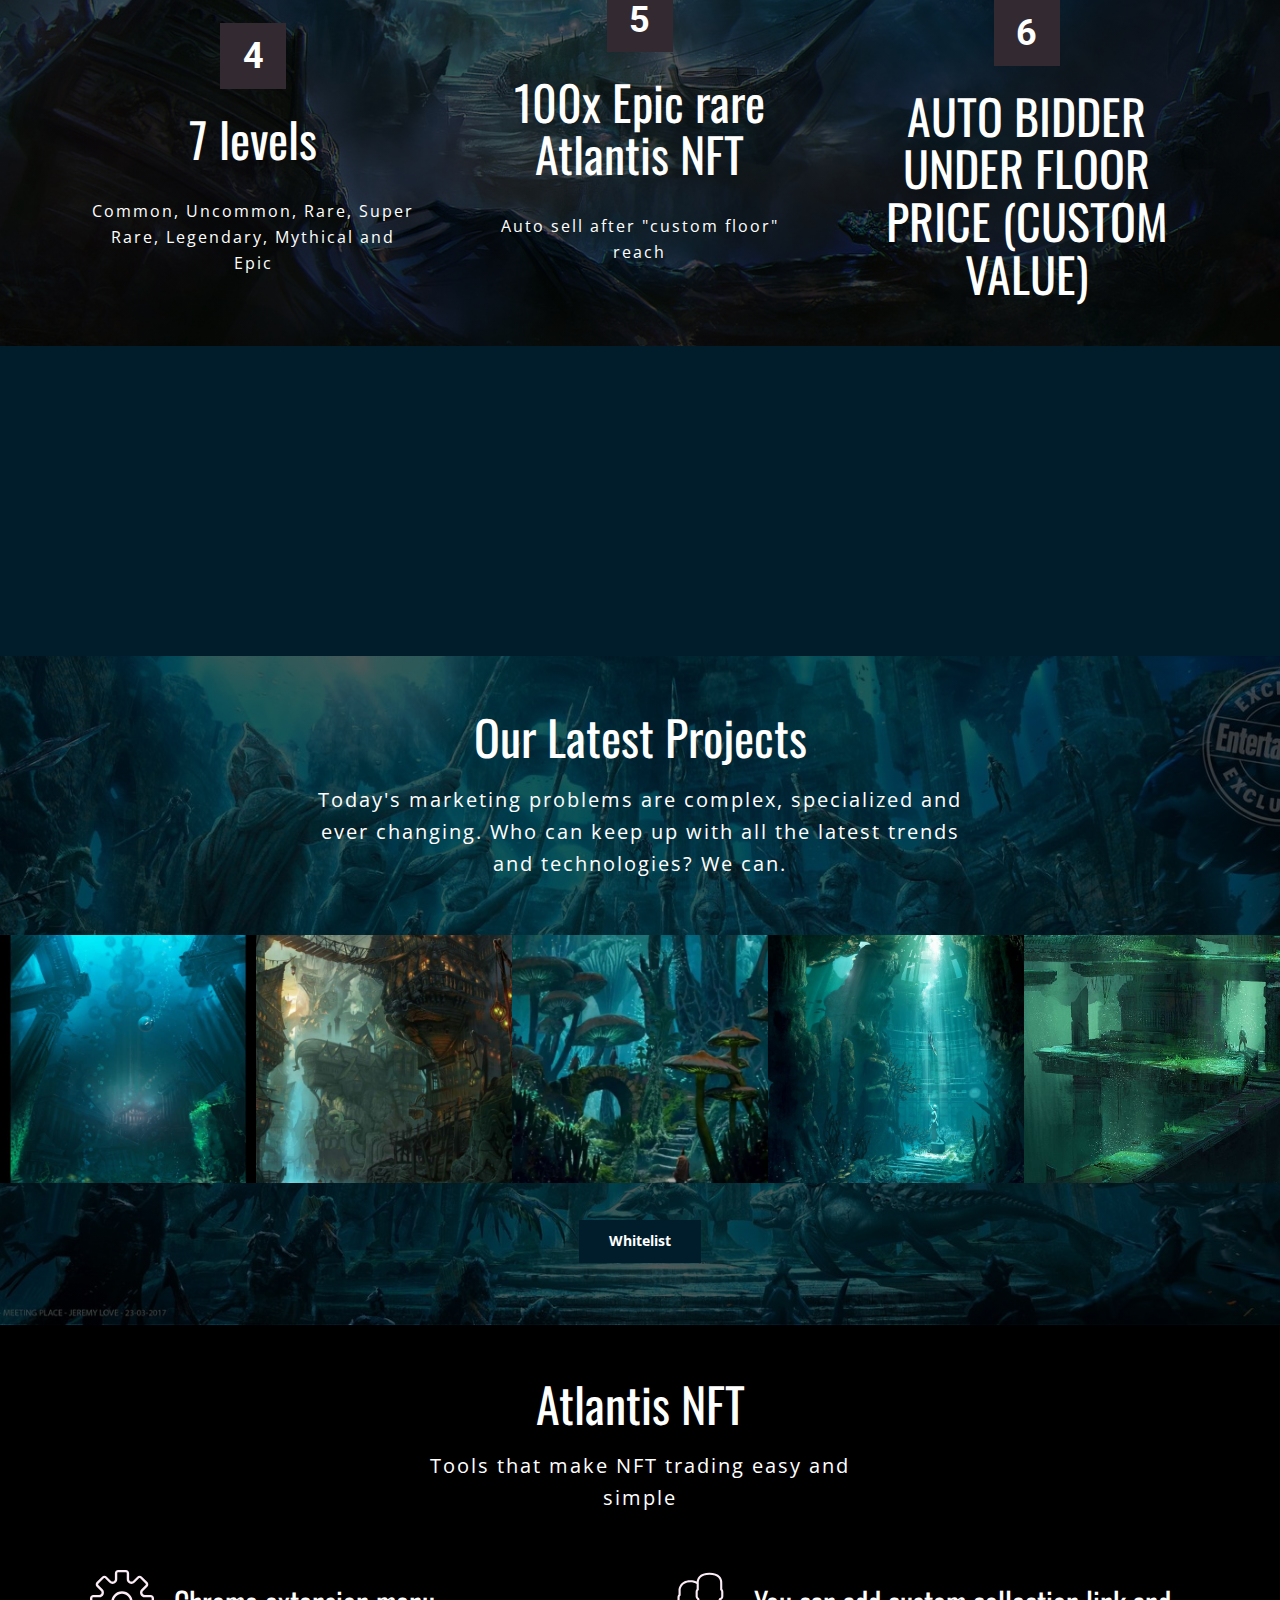
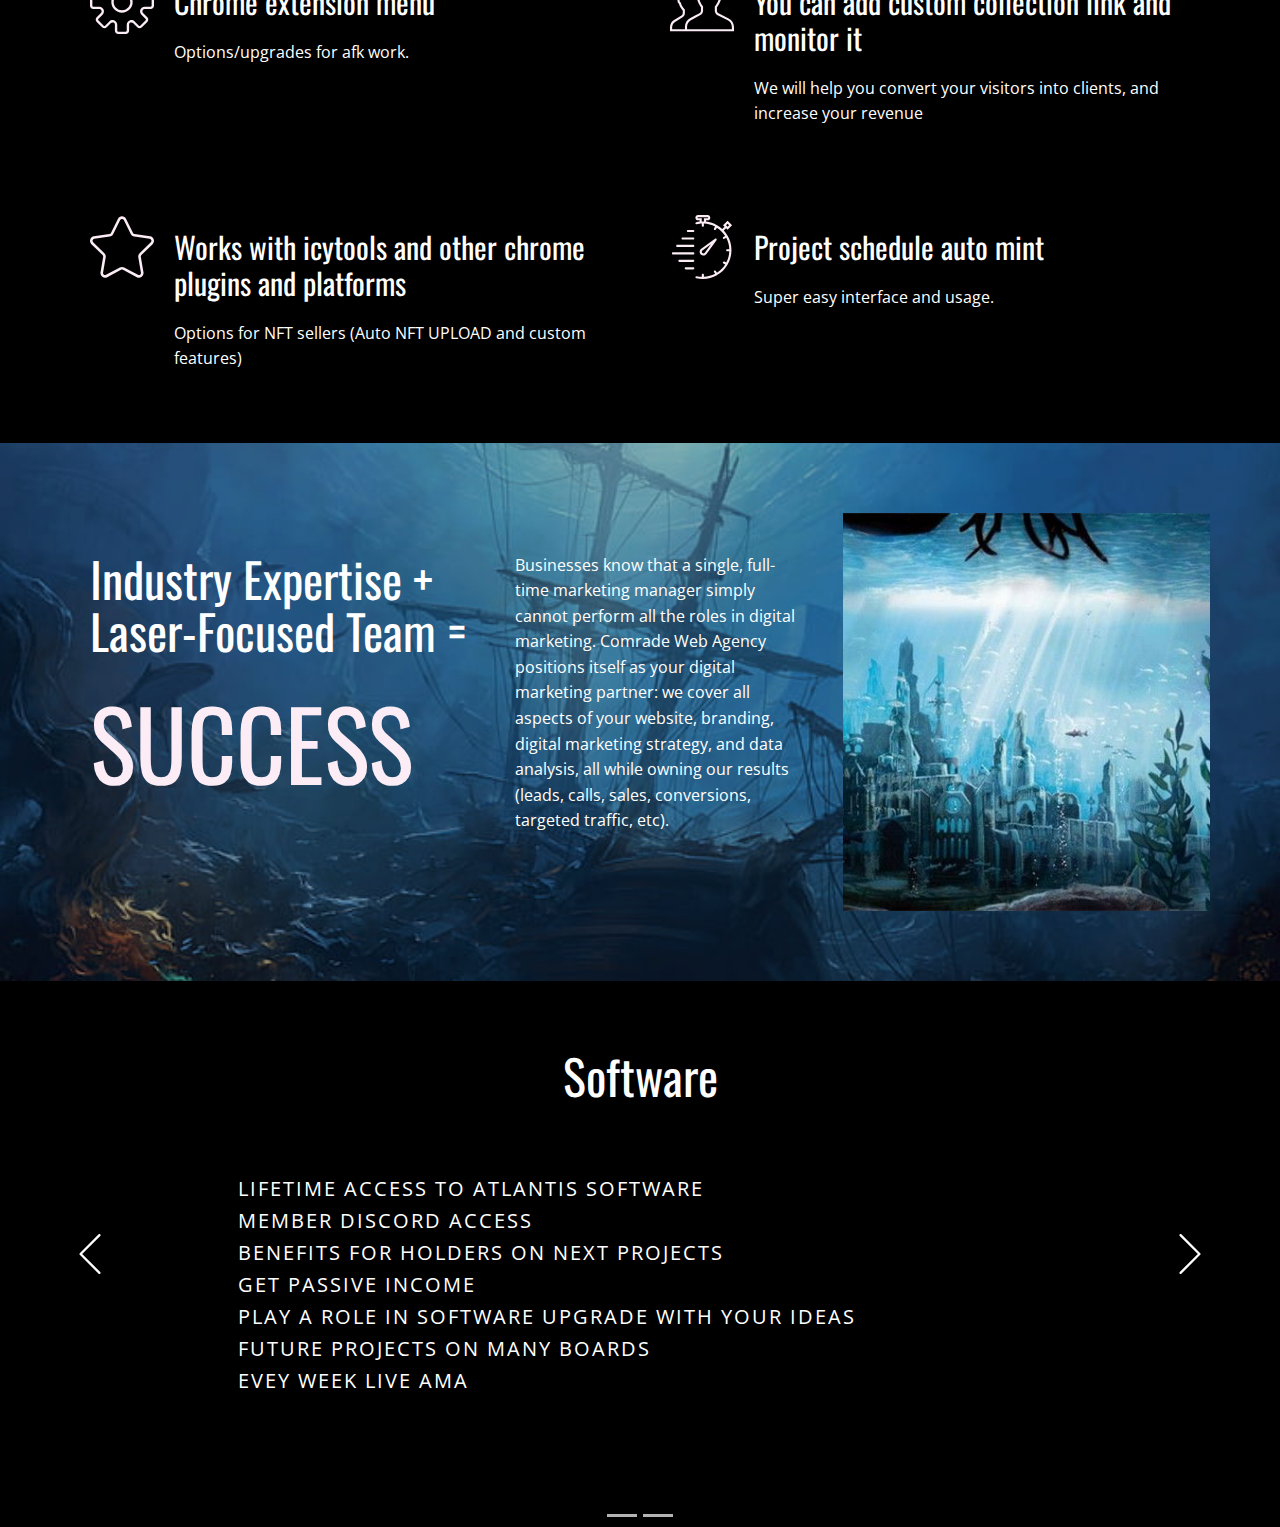
==== commit 16a978d7: "init" ====
--- a/index.html
+++ b/index.html
@@ -149,7 +149,7 @@
           </div>
         </div>
       </div>
-      <a href="https://atlantis.nft/wordpress-website-builder" class="u-border-none u-btn u-button-style u-custom-color-6 u-btn-1">Whitelist</a>
+      <a href="https://atlantis.nft/" class="u-border-none u-btn u-button-style u-custom-color-6 u-btn-1">Whitelist</a>
     </section>
     <section class="u-black u-clearfix u-section-6" id="sec-5e11">
       <div class="u-clearfix u-sheet u-sheet-1">
@@ -303,16 +303,6 @@
     
     
     
-    <section class="u-backlink u-clearfix u-grey-80">
-      <a class="u-link" href="https://atlantis.nft/website-design" target="_blank">
-        <span>Best Website Design</span>
-      </a>
-      <p class="u-text">
-        <span>created with</span>
-      </p>
-      <a class="u-link" href="" target="_blank">
-        <span>Website Design Software</span>
-      </a>. 
-    </section>
+
   </body>
 </html>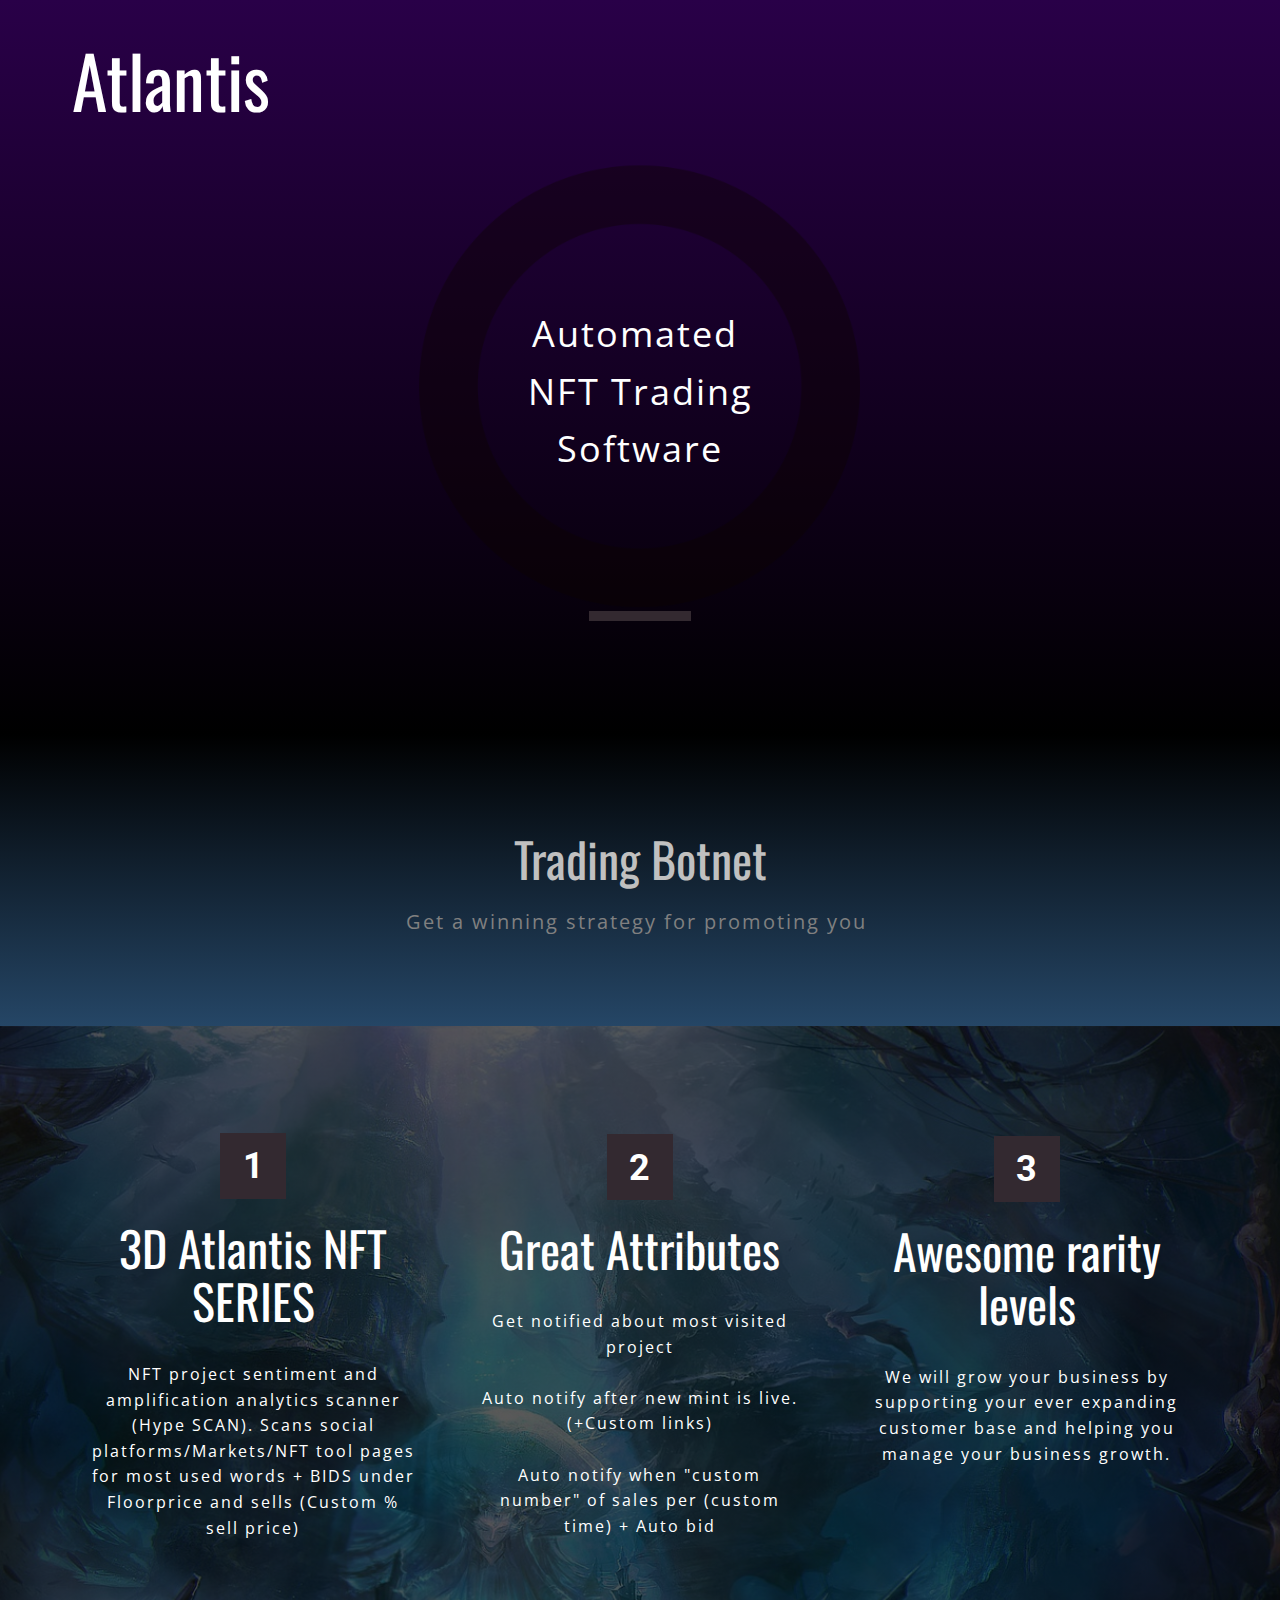
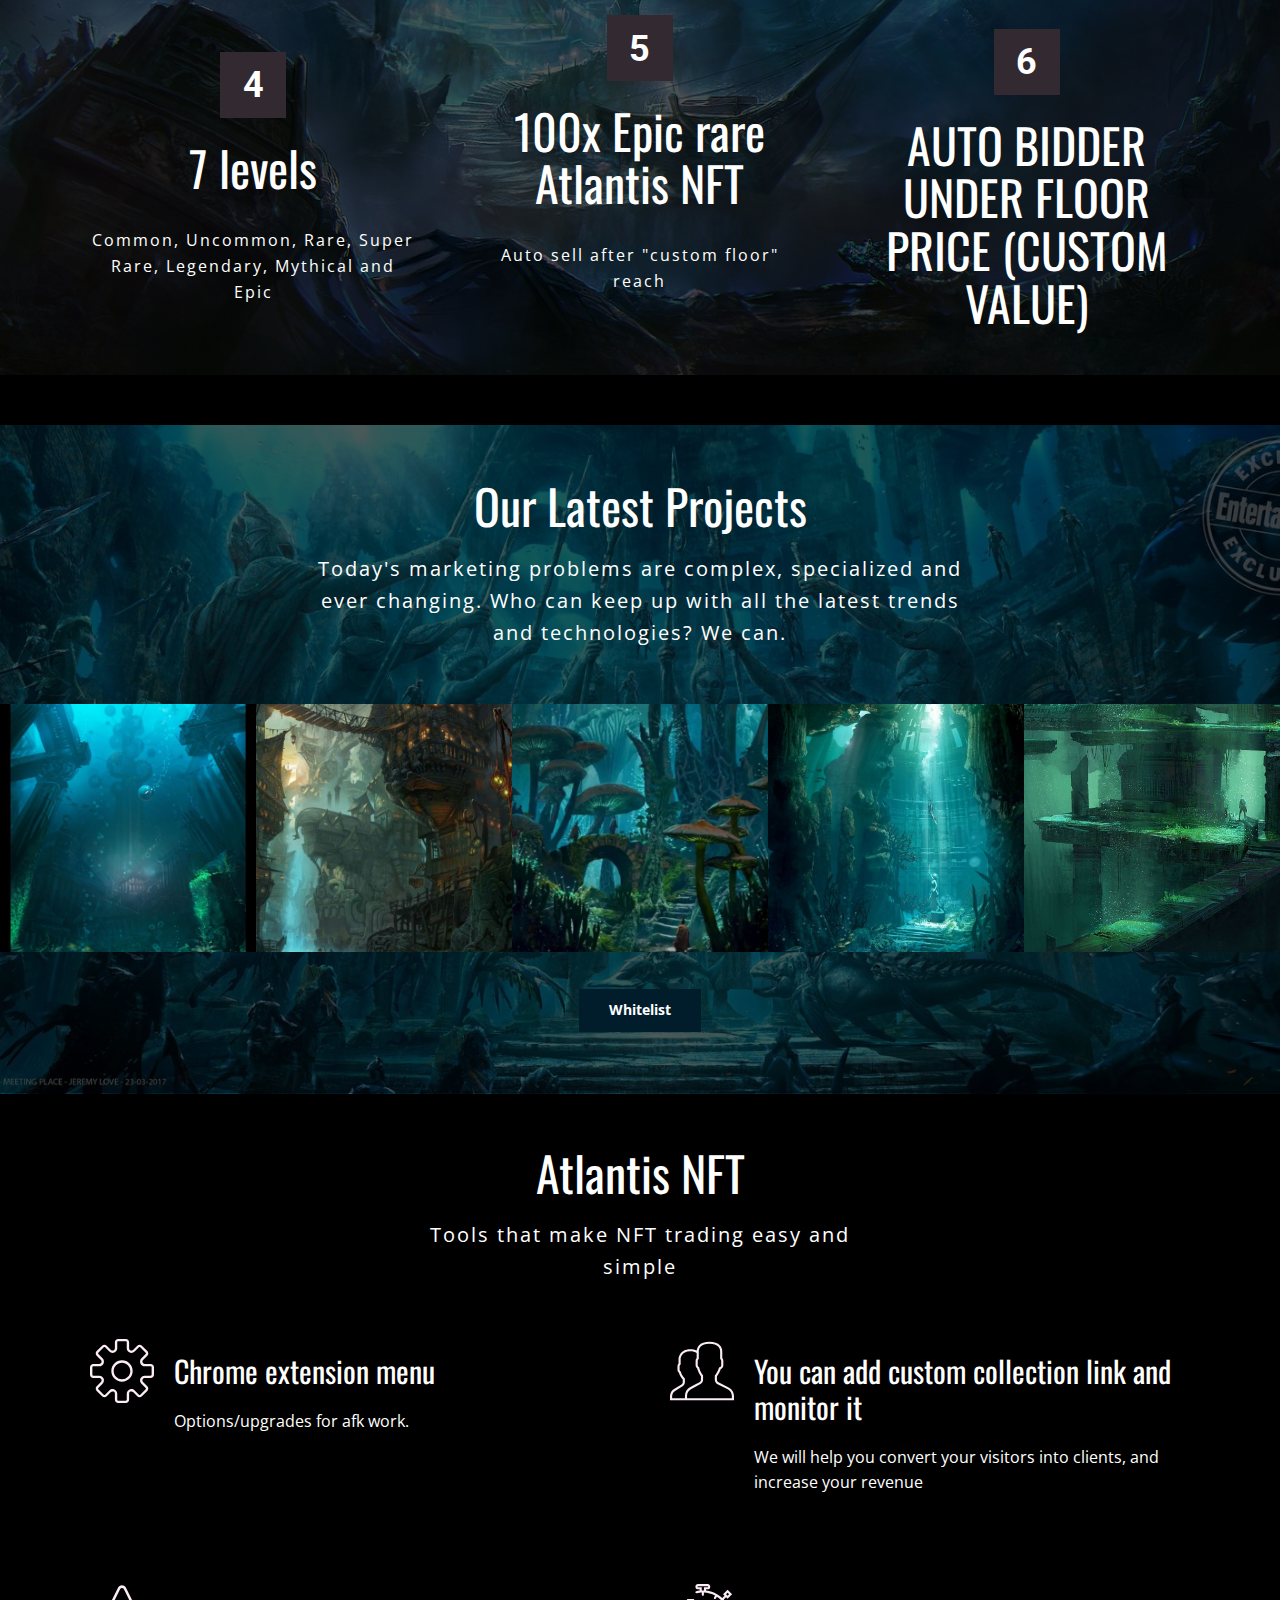
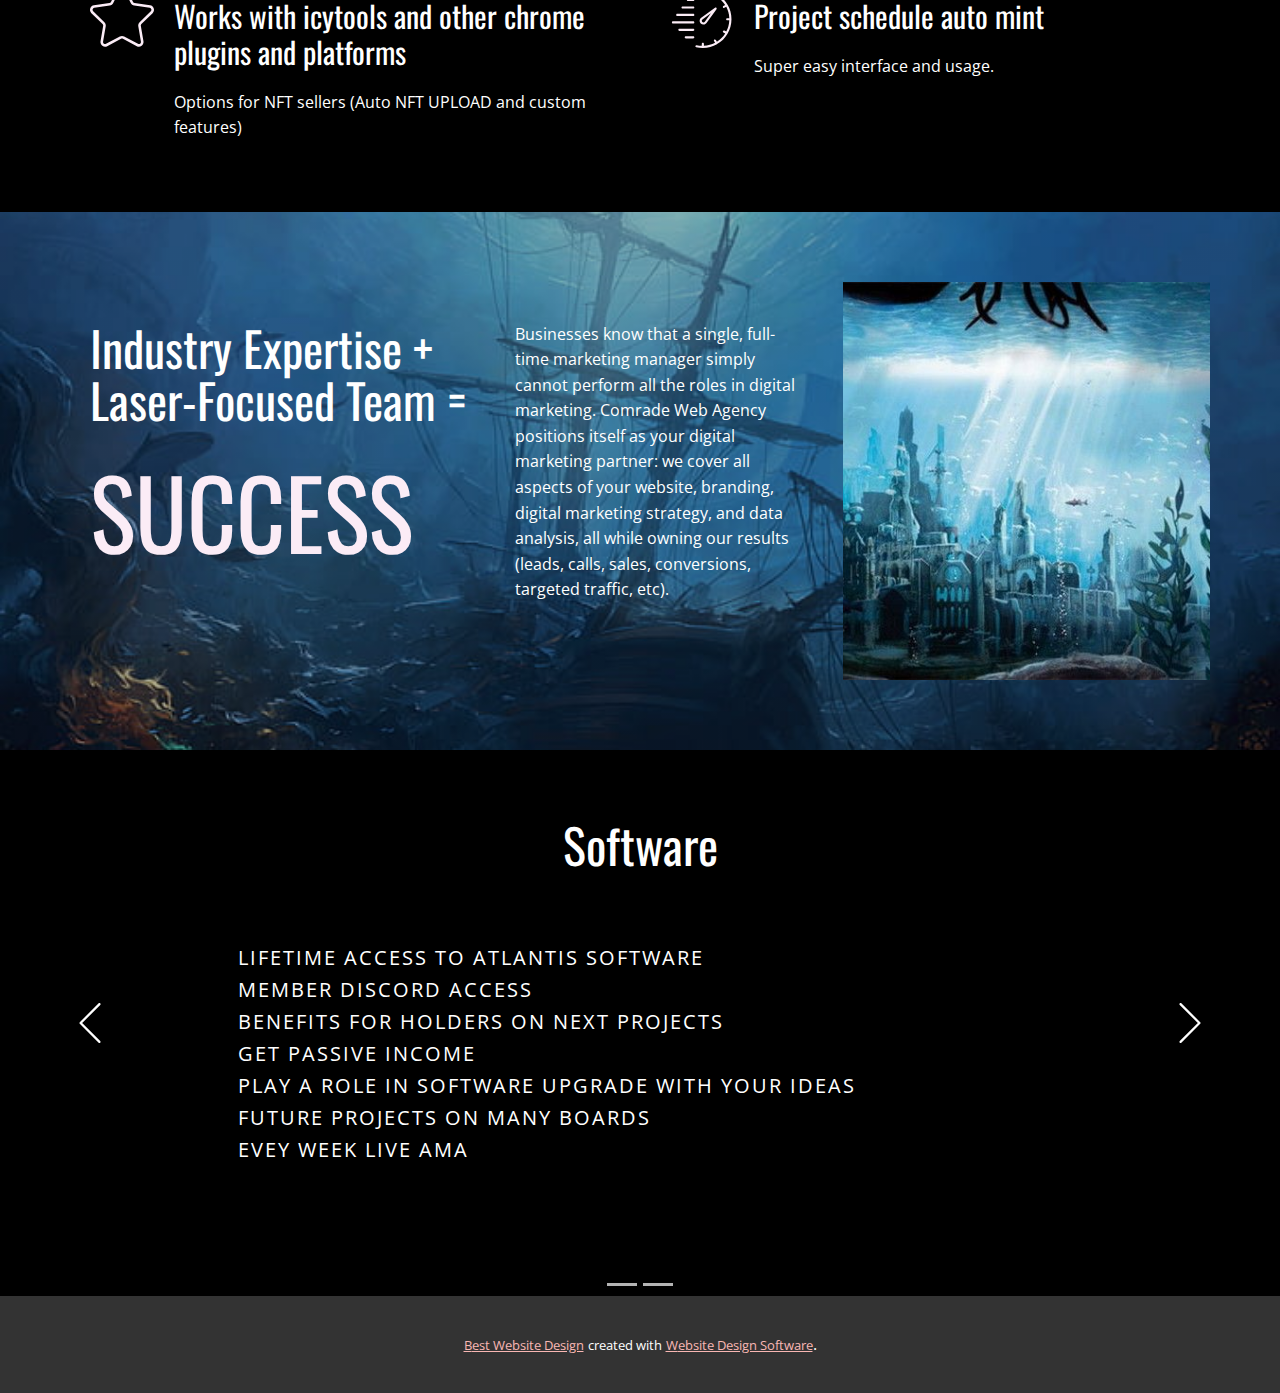
==== commit 1949049c: "up" ====
--- a/index.html
+++ b/index.html
@@ -11,7 +11,7 @@
 <link rel="stylesheet" href="Home.css" media="screen">
     <script class="u-script" type="text/javascript" src="jquery.js" defer=""></script>
     <script class="u-script" type="text/javascript" src="nicepage.js" defer=""></script>
-    <meta name="generator" content="Nicepage 4.5.4, atlantis.nft">
+    <meta name="generator" content="Nicepage 4.5.4, nicepage.com">
     <link id="u-theme-google-font" rel="stylesheet" href="https://fonts.googleapis.com/css?family=Roboto:100,100i,300,300i,400,400i,500,500i,700,700i,900,900i|Open+Sans:300,300i,400,400i,500,500i,600,600i,700,700i,800,800i">
     <link id="u-page-google-font" rel="stylesheet" href="https://fonts.googleapis.com/css?family=Oswald:200,300,400,500,600,700">
     
@@ -46,8 +46,8 @@
       <div class="u-clearfix u-sheet u-sheet-1">
         <div class="u-container-style u-group u-group-1">
           <div class="u-container-layout u-valign-middle u-container-layout-1">
-            <h2 class="u-align-center u-custom-font u-font-oswald u-text u-text-1">Trading Botnet</h2>
-            <p class="u-align-center u-text u-text-2">Get a winning strategy for promoting you&nbsp;</p>
+            <h2 class="u-align-center u-custom-font u-font-oswald u-text u-text-grey-25 u-text-1">Trading Botnet</h2>
+            <p class="u-align-center u-text u-text-grey-50 u-text-2">Get a winning strategy for promoting you&nbsp;</p>
           </div>
         </div>
       </div>
@@ -118,7 +118,7 @@
         </div>
       </div>
     </section>
-    <section class="u-clearfix u-custom-color-6 u-section-4" id="sec-922c">
+    <section class="u-black u-clearfix u-section-4" id="sec-922c">
       <div class="u-clearfix u-sheet u-sheet-1"></div>
     </section>
     <section class="u-clearfix u-image u-shading u-section-5" id="sec-5405" data-image-width="3943" data-image-height="1800">
@@ -149,7 +149,7 @@
           </div>
         </div>
       </div>
-      <a href="https://atlantis.nft/" class="u-border-none u-btn u-button-style u-custom-color-6 u-btn-1">Whitelist</a>
+      <a href="https://nicepage.com/wordpress-website-builder" class="u-border-none u-btn u-button-style u-custom-color-6 u-btn-1">Whitelist</a>
     </section>
     <section class="u-black u-clearfix u-section-6" id="sec-5e11">
       <div class="u-clearfix u-sheet u-sheet-1">
@@ -303,6 +303,16 @@
     
     
     
-
+    <section class="u-backlink u-clearfix u-grey-80">
+      <a class="u-link" href="https://nicepage.com/website-design" target="_blank">
+        <span>Best Website Design</span>
+      </a>
+      <p class="u-text">
+        <span>created with</span>
+      </p>
+      <a class="u-link" href="" target="_blank">
+        <span>Website Design Software</span>
+      </a>. 
+    </section>
   </body>
 </html>--- a/nicepage.css
+++ b/nicepage.css
@@ -36209,14 +36209,14 @@
         .u-table-alt-custom-color-5 tr:nth-child(even)
         {
             color: #ffffff;
-            background-color: #9523b5;
+            background-color: #290048;
         }
 
         .u-button-style.u-custom-color-5,
         .u-button-style.u-custom-color-5[class*="u-border-"]
         {
             color: #ffffff !important;
-            background-color: #9523b5 !important;
+            background-color: #290048 !important;
         }
 
         .u-button-style.u-custom-color-5:hover,
@@ -36231,7 +36231,7 @@
         li.active > .u-button-style.u-button-style.u-custom-color-5[class*="u-border-"]
         {
             color: #ffffff !important;
-            background-color: #8620a3 !important;
+            background-color: #250041 !important;
         }
 
         .u-hover-custom-color-5:hover,
@@ -36256,11 +36256,11 @@
         li.active > a.u-button-style.u-button-style.u-active-custom-color-5[class*="u-border-"]
         {
             color: #ffffff !important;
-            background-color: #9523b5 !important;
+            background-color: #290048 !important;
         }
 
         a.u-link.u-hover-custom-color-5:hover {
-            color: #9523b5 !important;
+            color: #290048 !important;
         }
 
         
@@ -36525,14 +36525,14 @@
         .u-border-custom-color-5,
         .u-separator-custom-color-5:after
         {
-            border-color: #9523b5;
-            stroke: #9523b5;
+            border-color: #290048;
+            stroke: #290048;
         }
 
         .u-button-style.u-border-custom-color-5
         {
-            border-color: #9523b5 !important;
-            color: #9523b5 !important;
+            border-color: #290048 !important;
+            color: #290048 !important;
             background-color: transparent !important;
         }
 
@@ -36540,7 +36540,7 @@
         .u-button-style.u-border-custom-color-5:focus
         {
             border-color: transparent !important;
-            color: #8620a3 !important;
+            color: #250041 !important;
             background-color: transparent !important;
         }
 
@@ -36555,18 +36555,18 @@
         a.u-button-style.u-button-style.active > .u-border-active-custom-color-5,
         li.active > a.u-button-style.u-button-style.u-border-active-custom-color-5
         {
-            color: #9523b5 !important;
-            border-color: #9523b5 !important;
+            color: #290048 !important;
+            border-color: #290048 !important;
         }
 
         .u-link.u-border-custom-color-5[class*="u-border-"]
         {
-            border-color: #9523b5 !important;
+            border-color: #290048 !important;
         }
 
         .u-link.u-border-custom-color-5[class*="u-border-"]:hover
         {
-            border-color: #8620a3 !important;
+            border-color: #250041 !important;
         }
         
         
@@ -36885,7 +36885,7 @@
         a.u-button-style.u-text-custom-color-5,
         a.u-button-style.u-text-custom-color-5[class*="u-border-"]
         {
-            color: #9523b5 !important;
+            color: #290048 !important;
         }
 
         a.u-button-style.u-text-custom-color-5:hover,
@@ -36897,7 +36897,7 @@
         a.u-button-style.u-button-style.u-text-custom-color-5.active,
         a.u-button-style.u-button-style.u-text-custom-color-5[class*="u-border-"].active
         {
-            color: #8620a3 !important;
+            color: #250041 !important;
         }
 
         a.u-button-style:hover > .u-text-hover-custom-color-5,
@@ -36921,7 +36921,7 @@
         .u-popupmenu-items.u-text-hover-custom-color-5 .u-nav-link:hover,
         .u-popupmenu-items.u-popupmenu-items.u-text-active-custom-color-5 .u-nav-link.active
         {
-            color: #9523b5 !important;
+            color: #290048 !important;
         }
 
         .u-text-custom-color-5 .u-svg-link,
@@ -36930,17 +36930,17 @@
         .u-button-style.u-button-style.active > .u-text-active-custom-color-5 .u-svg-link,
         .u-text-hover-custom-color-5:focus .u-svg-link
         {
-            fill: #9523b5;
+            fill: #290048;
         }
 
         .u-link.u-text-custom-color-5:hover
         {
-            color: #8620a3 !important;
+            color: #250041 !important;
         }
 
         a.u-link.u-text-hover-custom-color-5:hover
         {
-            color: #9523b5 !important;
+            color: #290048 !important;
         }
         
         
--- a/Home.css
+++ b/Home.css
@@ -1,15 +1,15 @@
  .u-section-1 {
-  background-image: linear-gradient(#9523b5, #332930);
+  background-image: linear-gradient(#290048, black);
 }
 
 .u-section-1 .u-sheet-1 {
-  min-height: 705px;
+  min-height: 734px;
 }
 
 .u-section-1 .u-text-1 {
   font-weight: 400;
   font-size: 4.5rem;
-  margin: 13px 690px 0 -249px;
+  margin: 40px 690px 0 -249px;
 }
 
 .u-section-1 .u-image-1 {
@@ -30,7 +30,7 @@
   width: 102px;
   height: 10px;
   transform-origin: left center 0px;
-  margin: 133px auto 60px;
+  margin: 133px auto 62px;
 }
 
 @media (max-width: 1199px) {
@@ -101,7 +101,7 @@
     margin-top: -203px;
   }
 } .u-section-2 {
-  background-image: linear-gradient(#332930, #254666);
+  background-image: linear-gradient(black, #254666);
 }
 
 .u-section-2 .u-sheet-1 {
@@ -836,7 +836,7 @@
 }
 
 .u-section-4 .u-sheet-1 {
-  min-height: 310px;
+  min-height: 50px;
 }
 
 @media (max-width: 575px) {
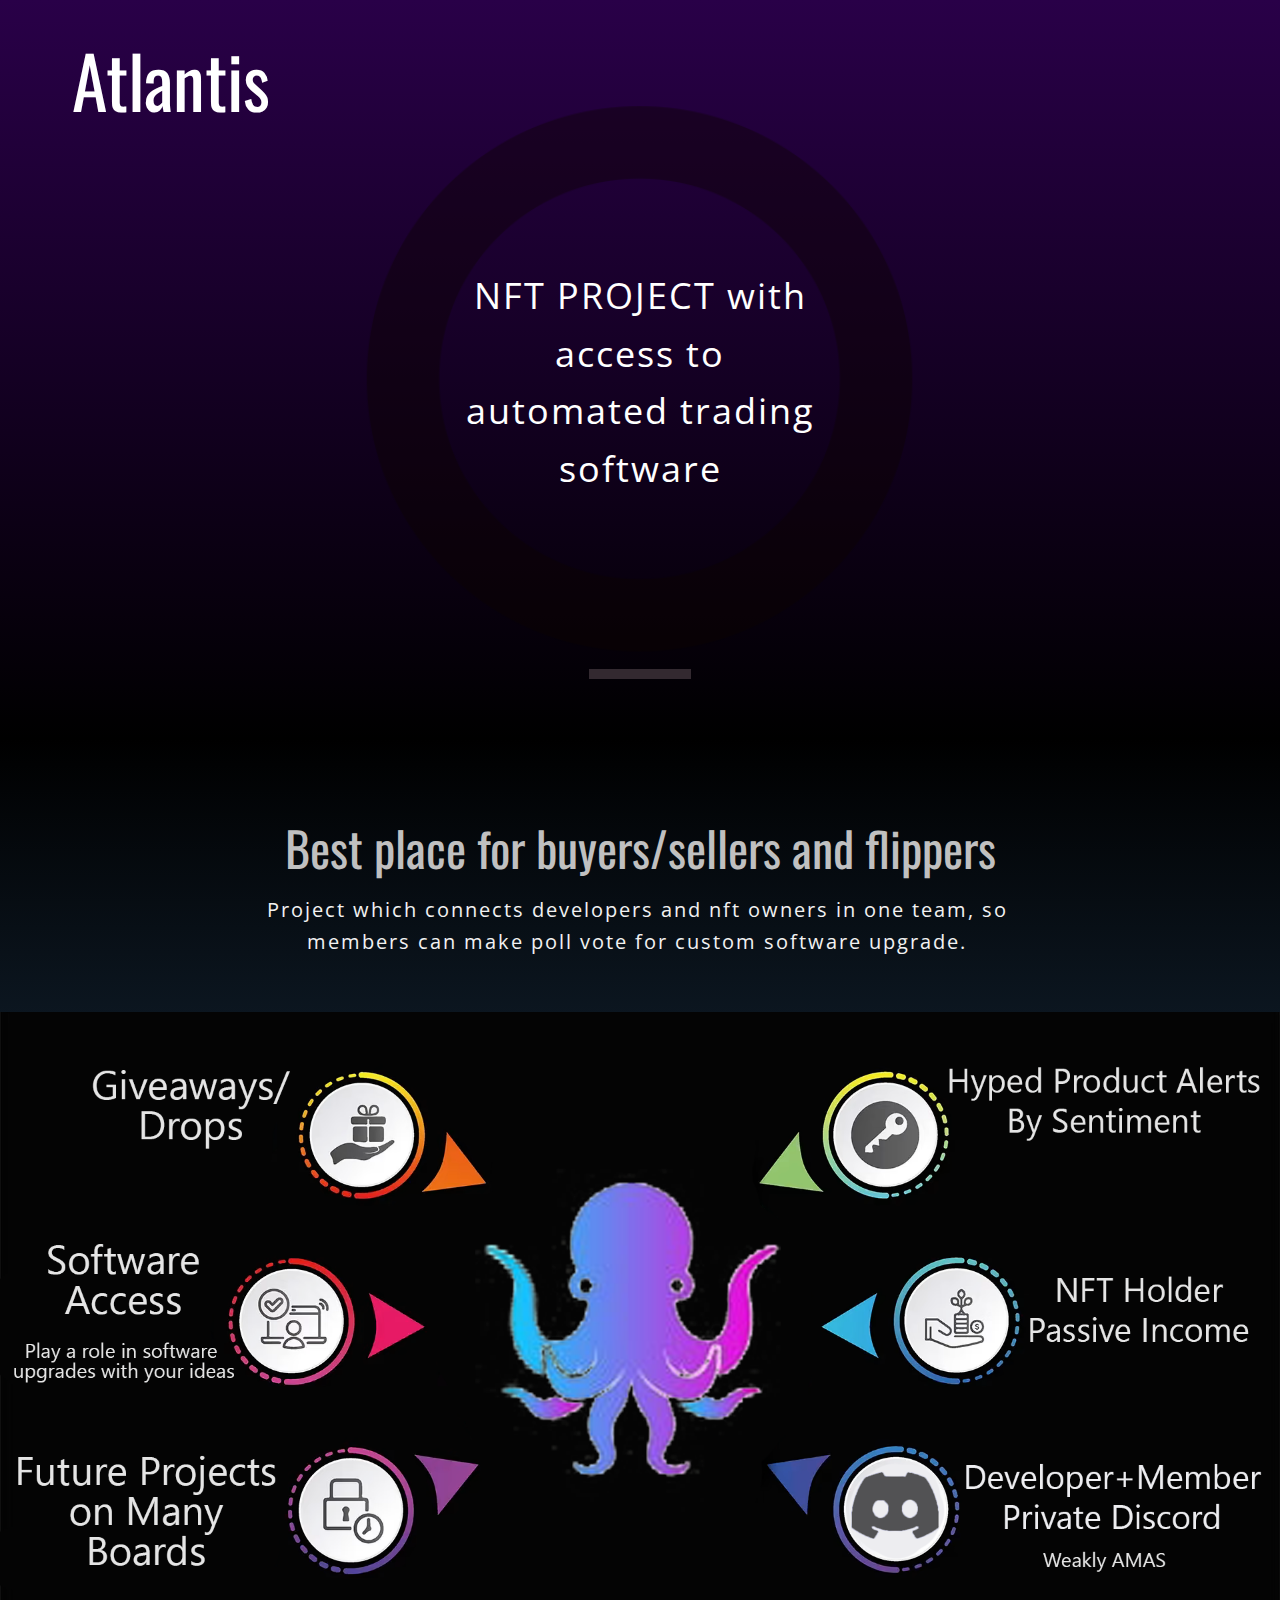
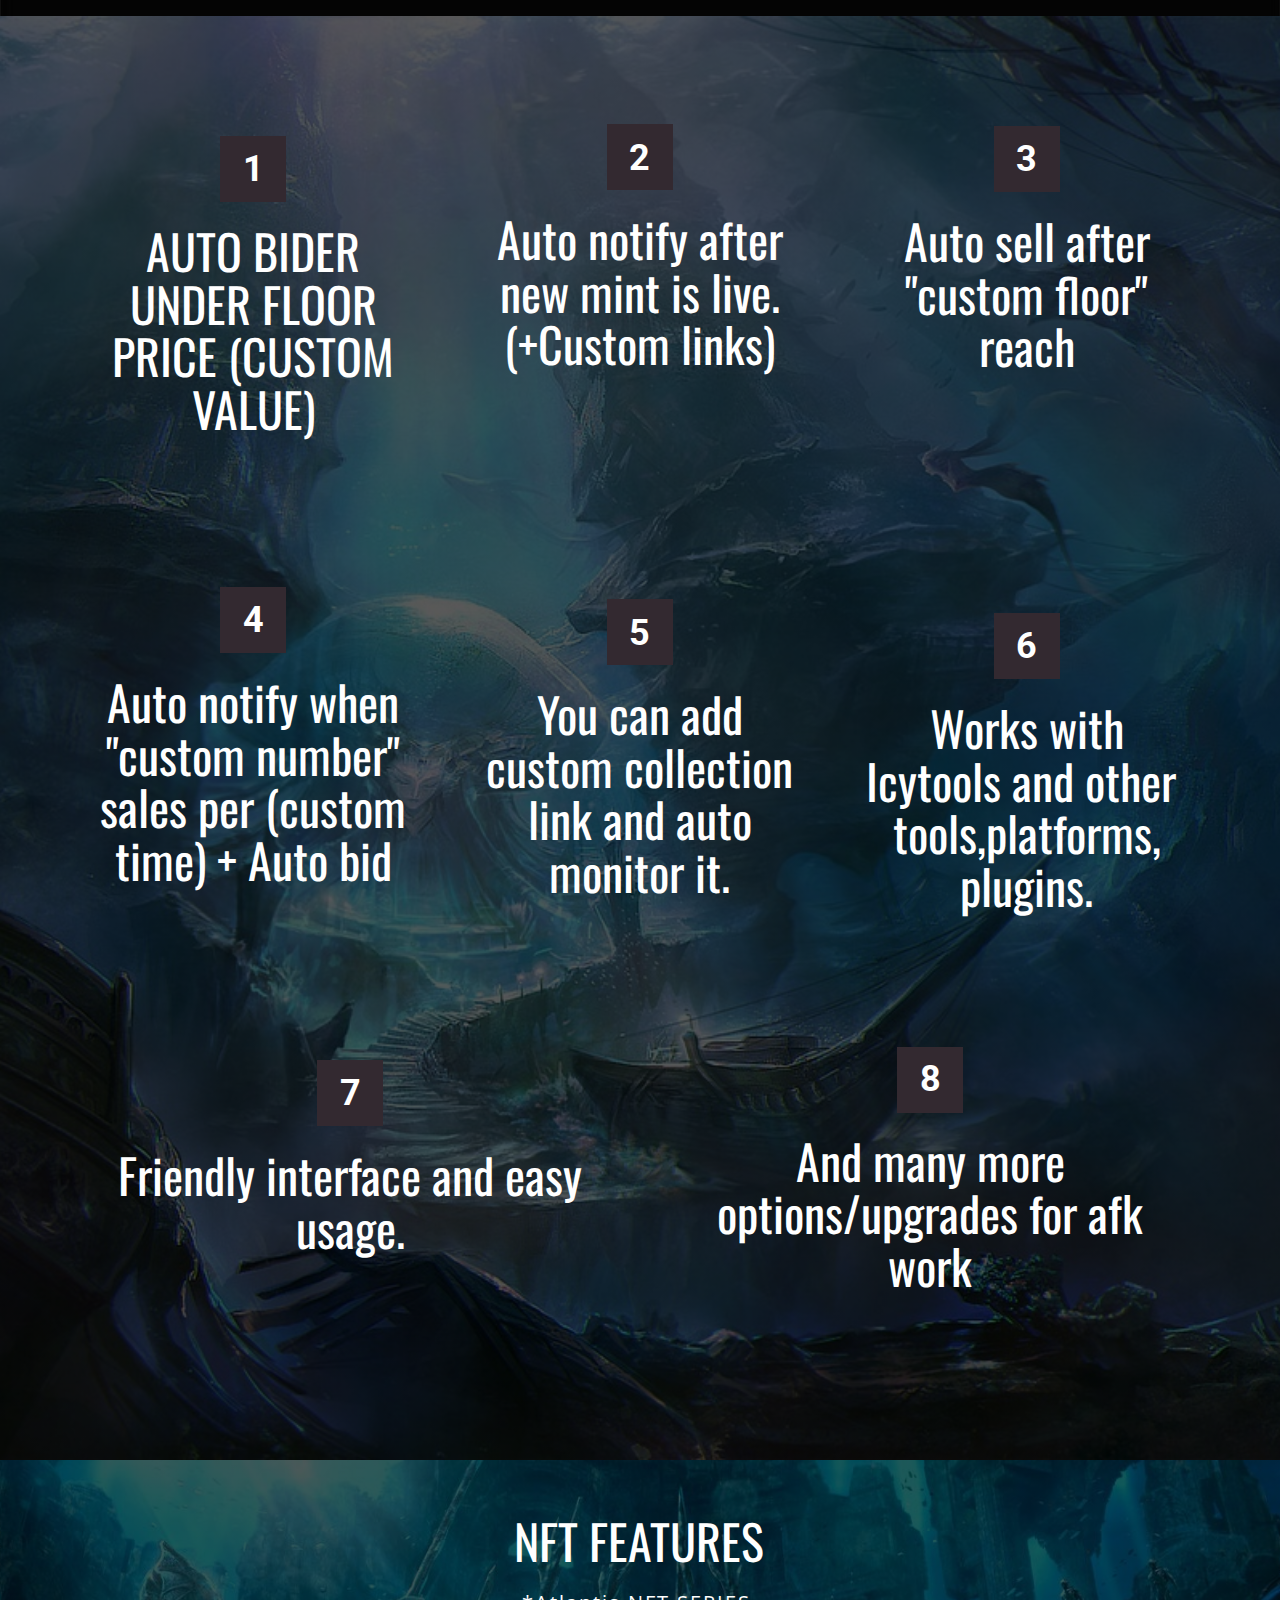
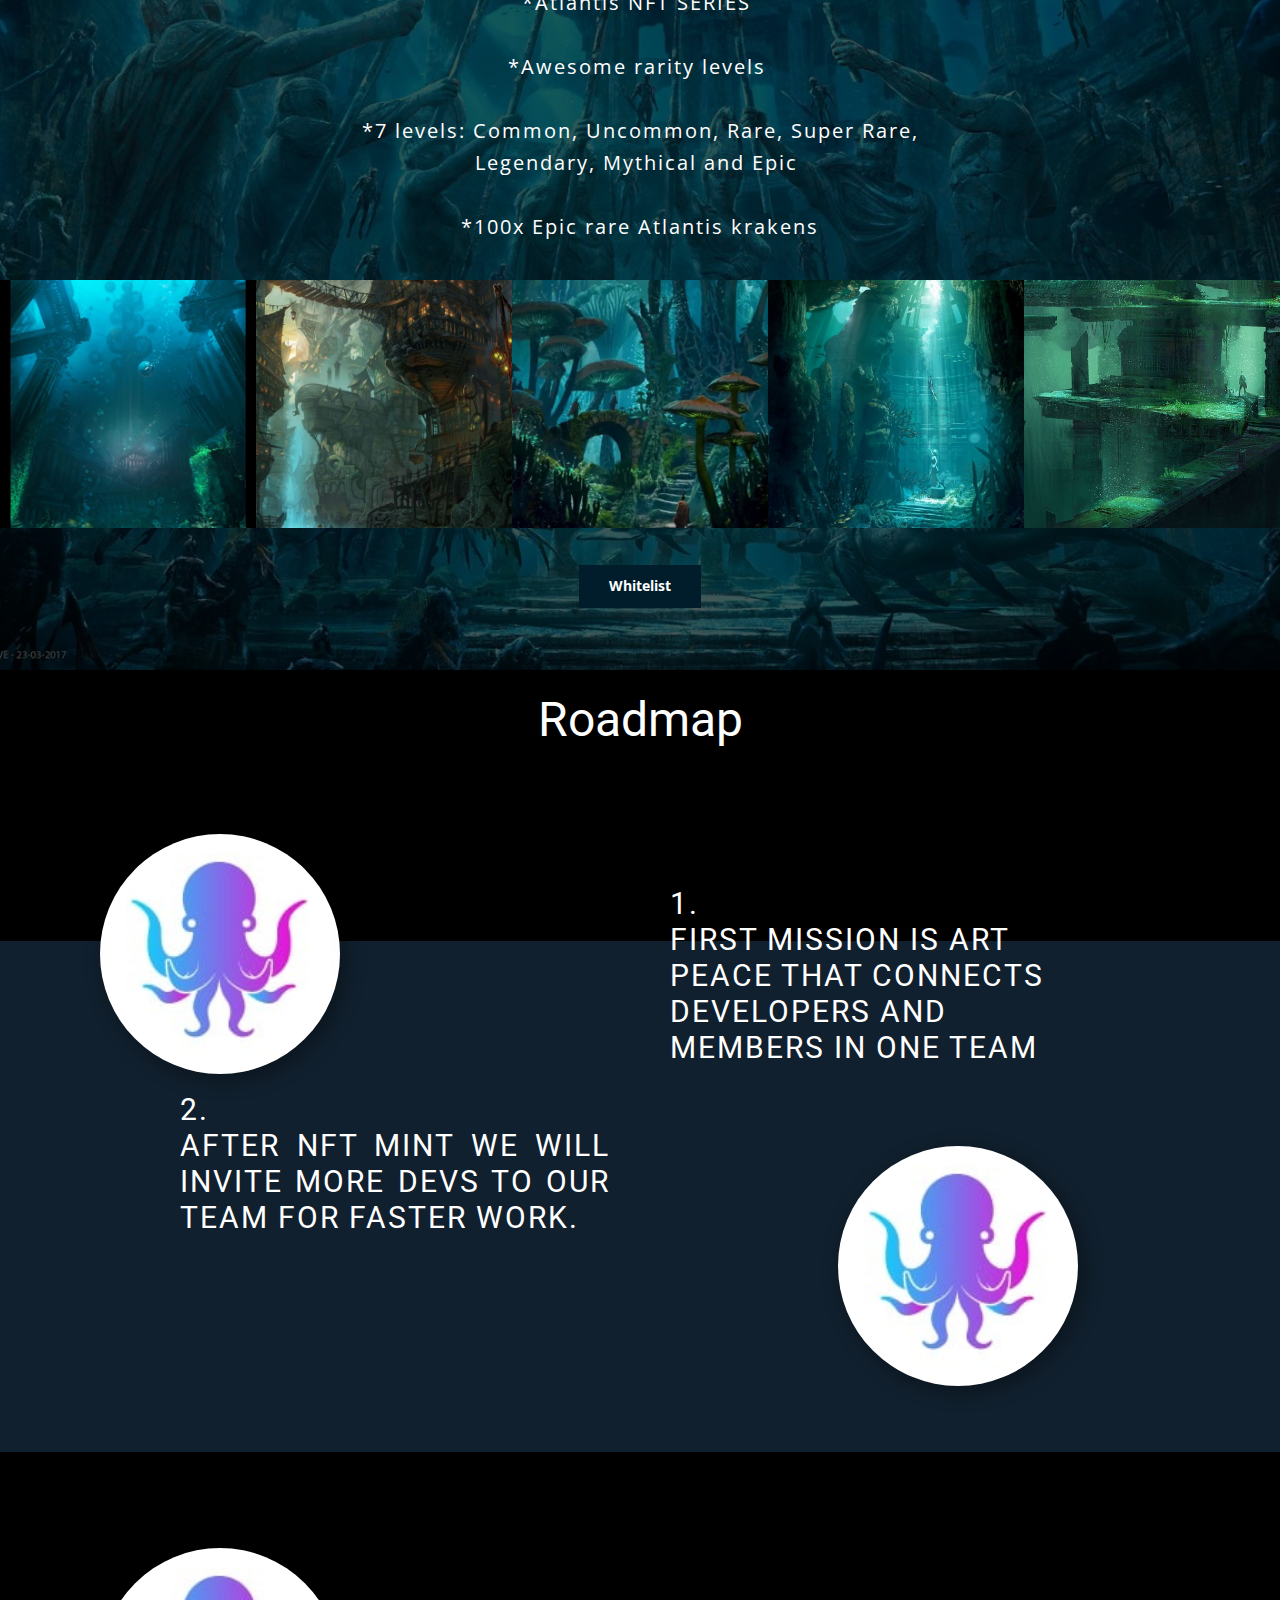
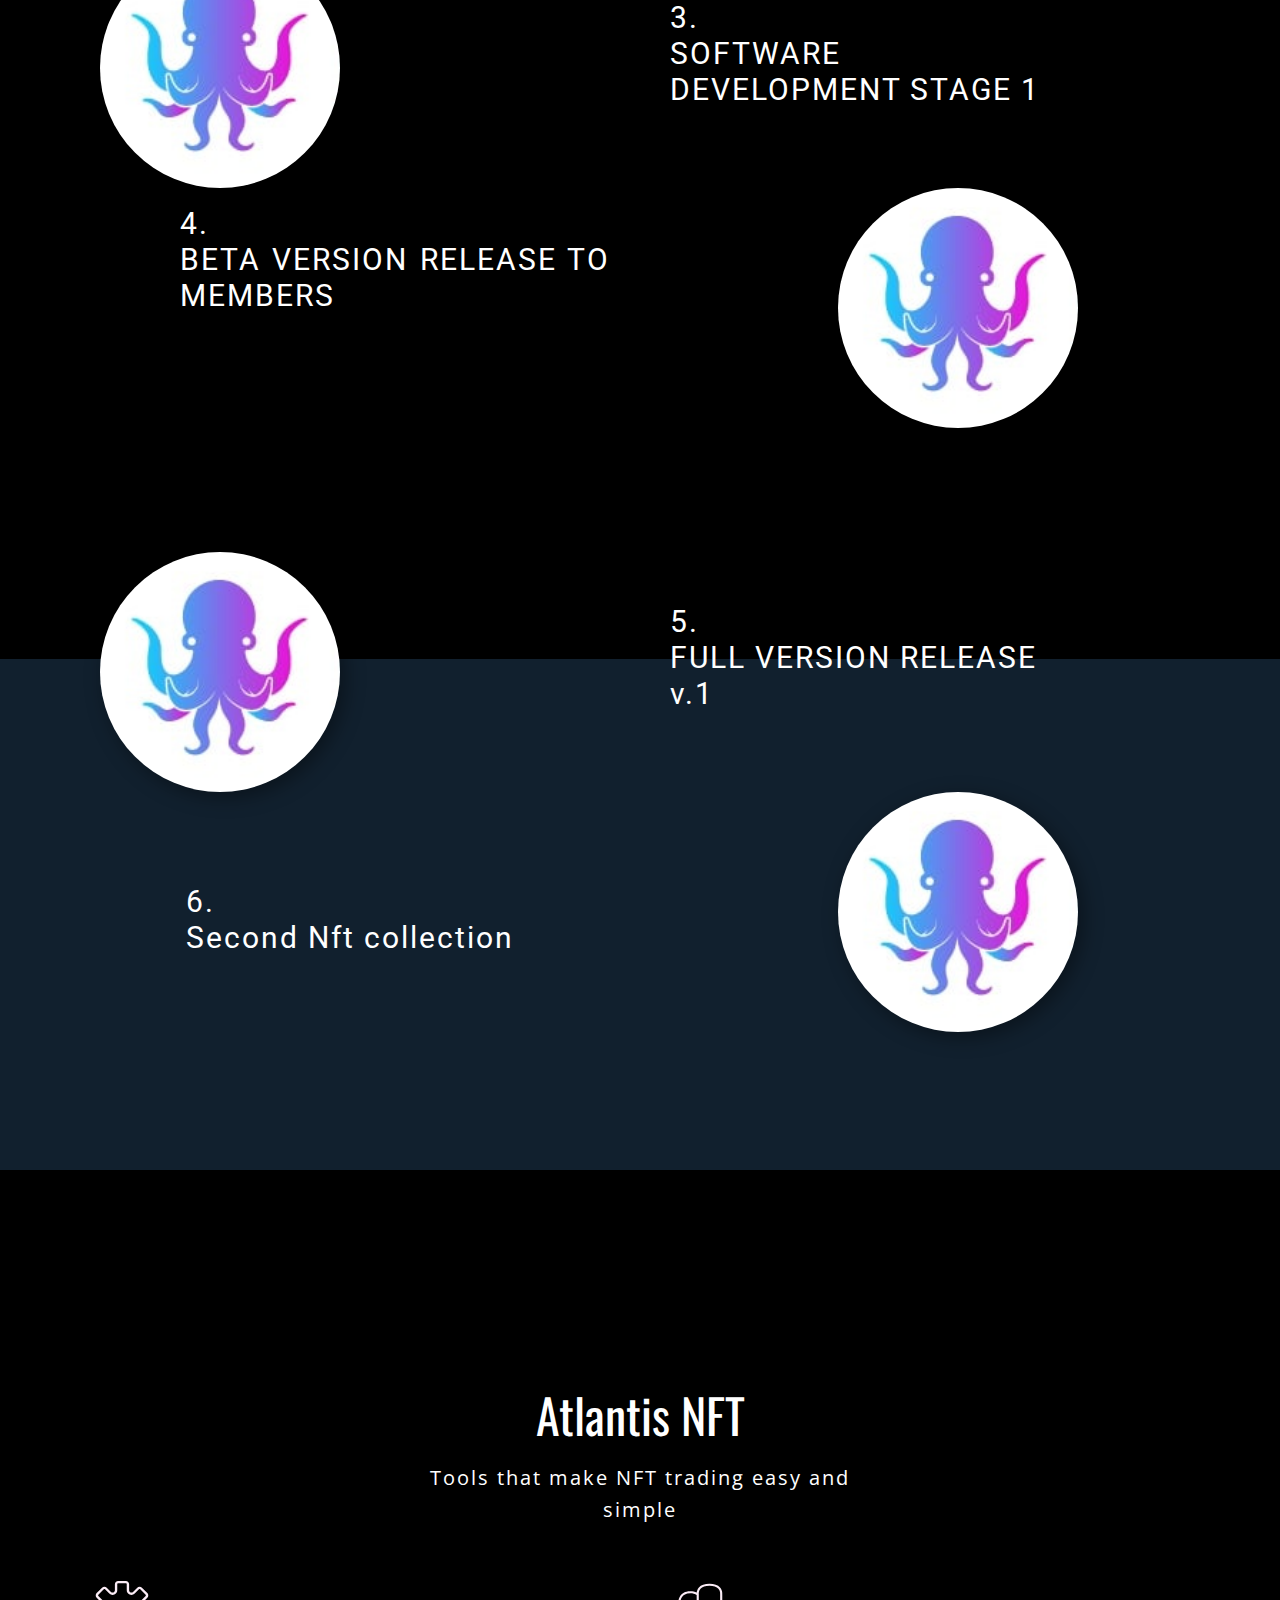
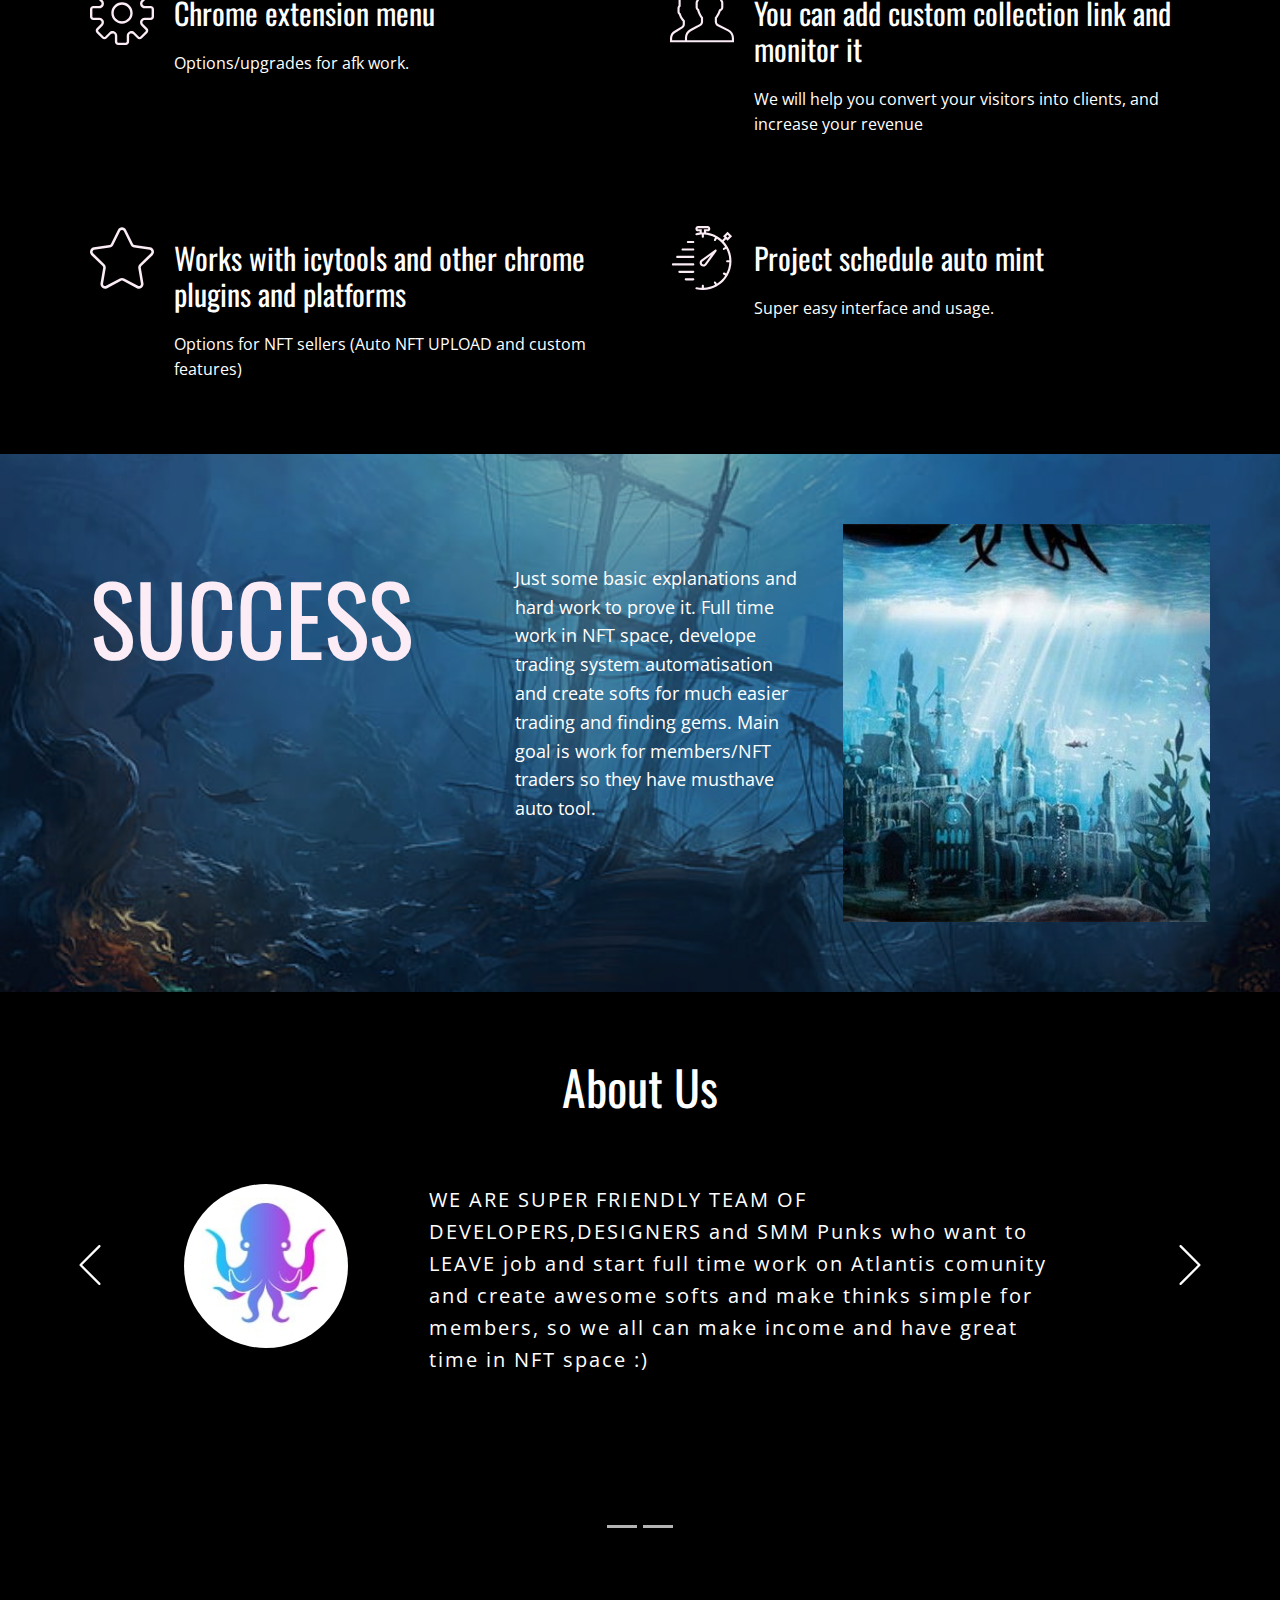
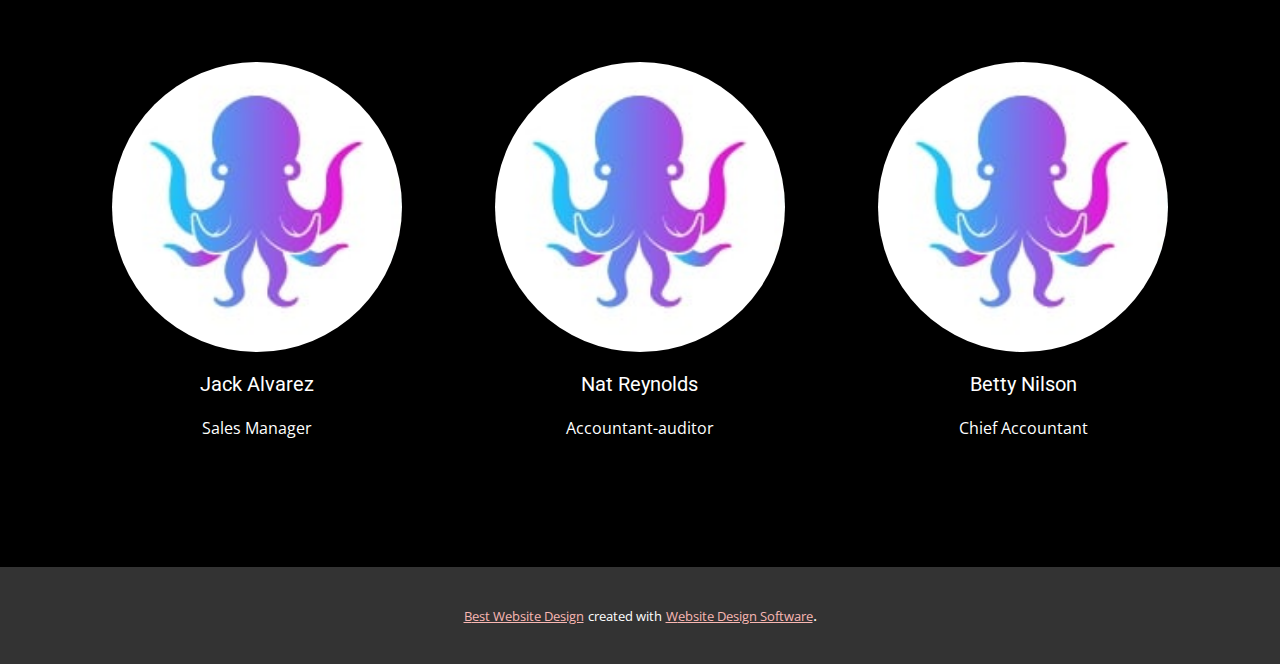
==== commit a94b2b82: "up" ====
--- a/index.html
+++ b/index.html
@@ -23,6 +23,8 @@
     
     
     
+    
+    
     <script type="application/ld+json">{
 		"@context": "http://schema.org",
 		"@type": "Organization",
@@ -37,20 +39,21 @@
       <div class="u-clearfix u-sheet u-sheet-1">
         <h1 class="u-align-center u-custom-font u-font-oswald u-text u-text-body-alt-color u-title u-text-1">Atlantis</h1>
         <img src="images/c2d8d751435d17546c6dcd8f5da95afb.png" alt="" class="u-image u-image-contain u-image-default u-opacity u-opacity-50 u-image-1">
-        <p class="u-align-center u-text u-text-body-alt-color u-text-2">Automated&nbsp;<br>N​​FT Trading<br>Software
-        </p>
+        <p class="u-align-center u-text u-text-body-alt-color u-text-2"> NFT PROJECT with access to automated&nbsp;trading software</p>
         <div class="u-align-center u-border-10 u-border-palette-2-dark-3 u-line u-line-horizontal u-line-1"></div>
       </div>
     </section>
     <section class="u-clearfix u-gradient u-section-2" id="sec-52fe">
-      <div class="u-clearfix u-sheet u-sheet-1">
-        <div class="u-container-style u-group u-group-1">
-          <div class="u-container-layout u-valign-middle u-container-layout-1">
-            <h2 class="u-align-center u-custom-font u-font-oswald u-text u-text-grey-25 u-text-1">Trading Botnet</h2>
-            <p class="u-align-center u-text u-text-grey-50 u-text-2">Get a winning strategy for promoting you&nbsp;</p>
-          </div>
-        </div>
-      </div>
+      <div class="u-container-style u-group u-group-1">
+        <div class="u-container-layout u-valign-middle u-container-layout-1">
+          <h2 class="u-align-center u-custom-font u-font-oswald u-text u-text-grey-25 u-text-1"> Best
+place for buyers/sellers and flippers</h2>
+          <p class="u-align-center u-text u-text-grey-5 u-text-2"> Project which connects developers and nft
+owners in one team, so&nbsp; members can make
+poll vote for custom software upgrade.​&nbsp;</p>
+        </div>
+      </div>
+      <img class="u-expanded-width u-image u-image-default u-image-1" src="images/circle.png" alt="" data-image-width="1600" data-image-height="779">
     </section>
     <section class="u-clearfix u-image u-shading u-section-3" id="sec-a9e4" data-image-width="1920" data-image-height="1080">
       <div class="u-clearfix u-sheet u-valign-bottom u-sheet-1">
@@ -58,30 +61,26 @@
           <div class="u-layout">
             <div class="u-layout-row">
               <div class="u-container-style u-layout-cell u-left-cell u-size-20 u-size-20-md u-layout-cell-1">
-                <div class="u-container-layout u-valign-middle-lg u-valign-middle-sm u-valign-middle-xl">
+                <div class="u-container-layout u-valign-middle-sm">
                   <div class="u-palette-2-dark-3 u-shape u-shape-rectangle u-shape-1"></div>
                   <h3 class="u-align-center u-text u-text-body-alt-color u-text-1">1</h3>
-                  <h2 class="u-align-center u-custom-font u-font-oswald u-text u-text-body-alt-color u-text-2"> 3D Atlantis NFT SERIES</h2>
-                  <p class="u-align-center u-text u-text-body-alt-color u-text-3"> NFT project sentiment and amplification analytics scanner (Hype SCAN). Scans social platforms/Markets/NFT tool pages for most used words + BIDS under Floorprice and sells (Custom % sell price)</p>
+                  <h2 class="u-align-center u-custom-font u-font-oswald u-text u-text-body-alt-color u-text-2"> AUTO
+BIDER UNDER FLOOR PRICE (CUSTOM VALUE)</h2>
                 </div>
               </div>
               <div class="u-container-style u-layout-cell u-size-20 u-size-20-md u-layout-cell-2">
                 <div class="u-container-layout">
                   <div class="u-palette-2-dark-3 u-shape u-shape-rectangle u-shape-2"></div>
-                  <h3 class="u-align-center u-text u-text-body-alt-color u-text-4">2</h3>
-                  <h2 class="u-align-center u-custom-font u-font-oswald u-text u-text-body-alt-color u-text-5"> Great Attributes</h2>
-                  <p class="u-align-center u-text u-text-body-alt-color u-text-6"> Get notified about most visited project<br>
-                    <br>Auto notify after new mint is live. (+Custom links)<br>
-                    <br>Auto notify when "custom number" of sales per (custom time) + Auto bid<br>
-                  </p>
+                  <h3 class="u-align-center u-text u-text-body-alt-color u-text-3">2</h3>
+                  <h2 class="u-align-center u-custom-font u-font-oswald u-text u-text-body-alt-color u-text-4"> Auto
+notify after new mint is live. (+Custom links)</h2>
                 </div>
               </div>
               <div class="u-container-style u-layout-cell u-right-cell u-size-20 u-size-20-md u-layout-cell-3">
                 <div class="u-container-layout">
                   <div class="u-palette-2-dark-3 u-shape u-shape-rectangle u-shape-3"></div>
-                  <h3 class="u-align-center u-text u-text-body-alt-color u-text-7">3</h3>
-                  <h2 class="u-align-center u-custom-font u-font-oswald u-text u-text-body-alt-color u-text-8"> Awesome rarity levels</h2>
-                  <p class="u-align-center u-text u-text-body-alt-color u-text-9">We will grow your business by supporting your ever expanding customer base and helping you manage your business growth.</p>
+                  <h3 class="u-align-center u-text u-text-body-alt-color u-text-5">3</h3>
+                  <h2 class="u-align-center u-custom-font u-font-oswald u-text u-text-body-alt-color u-text-6"> Auto sell after "custom floor" reach</h2>
                 </div>
               </div>
             </div>
@@ -91,41 +90,69 @@
           <div class="u-layout">
             <div class="u-layout-row">
               <div class="u-container-style u-layout-cell u-left-cell u-size-20 u-size-20-md u-layout-cell-4">
-                <div class="u-container-layout u-valign-middle-lg u-valign-middle-sm u-valign-middle-xl">
+                <div class="u-container-layout u-valign-middle-sm">
                   <div class="u-palette-2-dark-3 u-shape u-shape-rectangle u-shape-4"></div>
-                  <h3 class="u-align-center u-text u-text-body-alt-color u-text-10">4</h3>
-                  <h2 class="u-align-center u-custom-font u-font-oswald u-text u-text-body-alt-color u-text-11"> 7 levels</h2>
-                  <p class="u-align-center u-text u-text-body-alt-color u-text-12"> Common, Uncommon, Rare, Super Rare, Legendary, Mythical and Epic</p>
+                  <h3 class="u-align-center u-text u-text-body-alt-color u-text-7">4</h3>
+                  <h2 class="u-align-center u-custom-font u-font-oswald u-text u-text-body-alt-color u-text-8"> Auto
+notify when "custom number" sales per (custom time) + Auto bid</h2>
                 </div>
               </div>
               <div class="u-container-style u-layout-cell u-size-20 u-size-20-md u-layout-cell-5">
                 <div class="u-container-layout">
                   <div class="u-palette-2-dark-3 u-shape u-shape-rectangle u-shape-5"></div>
-                  <h3 class="u-align-center u-text u-text-body-alt-color u-text-13">5</h3>
-                  <h2 class="u-align-center u-custom-font u-font-oswald u-text u-text-body-alt-color u-text-14"> 100x Epic rare Atlantis NFT </h2>
-                  <p class="u-align-center u-text u-text-body-alt-color u-text-15"> Auto sell after "custom floor" reach</p>
+                  <h3 class="u-align-center u-text u-text-body-alt-color u-text-9">5</h3>
+                  <h2 class="u-align-center u-custom-font u-font-oswald u-text u-text-body-alt-color u-text-10"> You can add custom collection link and auto
+monitor it.</h2>
                 </div>
               </div>
               <div class="u-container-style u-layout-cell u-right-cell u-size-20 u-size-20-md u-layout-cell-6">
                 <div class="u-container-layout">
                   <div class="u-palette-2-dark-3 u-shape u-shape-rectangle u-shape-6"></div>
-                  <h3 class="u-align-center u-text u-text-body-alt-color u-text-16">6</h3>
-                  <h2 class="u-align-center u-custom-font u-font-oswald u-text u-text-body-alt-color u-text-17"> AUTO BIDDER UNDER FLOOR PRICE (CUSTOM VALUE)</h2>
-                </div>
-              </div>
-            </div>
-          </div>
-        </div>
-      </div>
-    </section>
-    <section class="u-black u-clearfix u-section-4" id="sec-922c">
-      <div class="u-clearfix u-sheet u-sheet-1"></div>
-    </section>
-    <section class="u-clearfix u-image u-shading u-section-5" id="sec-5405" data-image-width="3943" data-image-height="1800">
+                  <h3 class="u-align-center u-text u-text-body-alt-color u-text-11">6</h3>
+                  <h2 class="u-align-center u-custom-font u-font-oswald u-text u-text-body-alt-color u-text-12"> Works with Icytools and other&nbsp; tools,platforms, plugins.</h2>
+                </div>
+              </div>
+            </div>
+          </div>
+        </div>
+        <div class="u-clearfix u-expanded-width u-gutter-20 u-layout-wrap u-layout-wrap-3">
+          <div class="u-gutter-0 u-layout">
+            <div class="u-layout-row">
+              <div class="u-container-style u-layout-cell u-size-30 u-layout-cell-7">
+                <div class="u-container-layout u-valign-middle-sm">
+                  <div class="u-palette-2-dark-3 u-shape u-shape-rectangle u-shape-7"></div>
+                  <h3 class="u-align-center u-text u-text-body-alt-color u-text-13">7</h3>
+                  <h2 class="u-align-center u-custom-font u-font-oswald u-text u-text-body-alt-color u-text-14"> Friendly
+interface and easy usage.</h2>
+                </div>
+              </div>
+              <div class="u-container-style u-layout-cell u-size-30 u-layout-cell-8">
+                <div class="u-container-layout">
+                  <div class="u-container-style u-group u-palette-2-dark-3 u-shape-rectangle u-group-1">
+                    <div class="u-container-layout u-container-layout-9">
+                      <h3 class="u-align-center u-text u-text-body-alt-color u-text-15">8<br>
+                      </h3>
+                    </div>
+                  </div>
+                  <h2 class="u-align-center u-custom-font u-font-oswald u-text u-text-body-alt-color u-text-16"> And
+many more options/upgrades for afk work</h2>
+                </div>
+              </div>
+            </div>
+          </div>
+        </div>
+      </div>
+    </section>
+    <section class="u-clearfix u-image u-shading u-section-4" id="sec-5405" data-image-width="3943" data-image-height="1800">
       <div class="u-container-style u-group u-group-1">
         <div class="u-container-layout u-valign-middle-md u-valign-middle-sm u-container-layout-1">
-          <h2 class="u-align-center u-custom-font u-font-oswald u-text u-text-1">Our Latest Projects</h2>
-          <p class="u-align-center u-text u-text-2">Today's marketing problems are complex, specialized and ever changing. Who can keep up with all the latest trends and technologies? We can.</p>
+          <h2 class="u-align-center u-custom-font u-font-oswald u-text u-text-1"> NFT FEATURES</h2>
+          <p class="u-align-center u-text u-text-2"> *Atlantis NFT SERIES&nbsp;<br>
+            <br>*Awesome rarity levels&nbsp;<br>
+            <br>*7 levels: Common, Uncommon, Rare, Super Rare,
+Legendary, Mythical and Epic&nbsp;<br>
+            <br>*100x Epic rare Atlantis krakens
+          </p>
         </div>
       </div>
       <div class="u-clearfix u-expanded-width u-layout-wrap u-layout-wrap-1">
@@ -151,7 +178,78 @@
       </div>
       <a href="https://nicepage.com/wordpress-website-builder" class="u-border-none u-btn u-button-style u-custom-color-6 u-btn-1">Whitelist</a>
     </section>
-    <section class="u-black u-clearfix u-section-6" id="sec-5e11">
+    <section class="u-black u-clearfix u-section-5" id="carousel_0641">
+      <h1 class="u-align-center u-text u-text-1">Roadmap</h1>
+      <div class="u-align-left u-border-no-bottom u-border-no-left u-border-no-right u-border-no-top u-custom-color-4 u-expanded-width u-opacity u-opacity-45 u-shape u-shape-1"></div>
+      <div class="u-clearfix u-layout-wrap u-layout-wrap-1">
+        <div class="u-layout">
+          <div class="u-layout-row">
+            <div class="u-container-style u-layout-cell u-size-30 u-layout-cell-1">
+              <div class="u-container-layout u-container-layout-1">
+                <div class="u-image u-image-circle u-image-1" alt="" data-image-width="168" data-image-height="173"></div>
+                <h3 class="u-align-justify u-text u-text-2">2. <br>AFTER NFT MINT WE WILL INVITE MORE DEVS TO OUR
+TEAM FOR FASTER WORK.
+                </h3>
+              </div>
+            </div>
+            <div class="u-container-style u-layout-cell u-size-30 u-layout-cell-2">
+              <div class="u-container-layout u-container-layout-2">
+                <h3 class="u-align-left u-text u-text-3">1. <br>FIRST
+MISSION IS ART PEACE THAT CONNECTS DEVELOPERS AND MEMBERS IN ONE TEAM
+                </h3>
+                <div class="u-image u-image-circle u-image-2" alt="" data-image-width="168" data-image-height="173"></div>
+                <div class="u-clearfix u-layout-wrap u-layout-wrap-2">
+                  <div class="u-layout">
+                    <div class="u-layout-row">
+                      <div class="u-container-style u-layout-cell u-size-30 u-layout-cell-3">
+                        <div class="u-container-layout u-container-layout-3">
+                          <div class="u-image u-image-circle u-image-3" alt="" data-image-width="168" data-image-height="173"></div>
+                          <h3 class="u-align-justify u-text u-text-4">4.<br>BETA VERSION RELEASE TO MEMBERS
+                          </h3>
+                        </div>
+                      </div>
+                      <div class="u-container-style u-layout-cell u-size-30 u-layout-cell-4">
+                        <div class="u-container-layout u-container-layout-4">
+                          <h3 class="u-align-left u-text u-text-5">3.<br> SOFTWARE
+DEVELOPMENT STAGE 1
+                          </h3>
+                          <div class="u-image u-image-circle u-image-4" alt="" data-image-width="168" data-image-height="173"></div>
+                        </div>
+                      </div>
+                    </div>
+                  </div>
+                </div>
+              </div>
+            </div>
+          </div>
+        </div>
+      </div>
+    </section>
+    <section class="u-black u-clearfix u-section-6" id="carousel_3afe">
+      <div class="u-align-left u-border-no-bottom u-border-no-left u-border-no-right u-border-no-top u-custom-color-4 u-expanded-width u-opacity u-opacity-45 u-shape u-shape-1"></div>
+      <div class="u-clearfix u-layout-wrap u-layout-wrap-1">
+        <div class="u-layout">
+          <div class="u-layout-row">
+            <div class="u-container-style u-layout-cell u-size-30 u-layout-cell-1">
+              <div class="u-container-layout u-container-layout-1">
+                <div class="u-image u-image-circle u-image-1" alt="" data-image-width="168" data-image-height="173"></div>
+                <h3 class="u-align-justify u-text u-text-1">6. <br> Second
+Nft collection
+                </h3>
+              </div>
+            </div>
+            <div class="u-container-style u-layout-cell u-size-30 u-layout-cell-2">
+              <div class="u-container-layout u-container-layout-2">
+                <h3 class="u-align-left u-text u-text-2">5. <br> FULL VERSION RELEASE v.1
+                </h3>
+                <div class="u-image u-image-circle u-image-2" alt="" data-image-width="168" data-image-height="173"></div>
+              </div>
+            </div>
+          </div>
+        </div>
+      </div>
+    </section>
+    <section class="u-black u-clearfix u-section-7" id="sec-5e11">
       <div class="u-clearfix u-sheet u-sheet-1">
         <div class="u-align-center u-container-style u-expanded-width-xs u-group u-group-1">
           <div class="u-container-layout u-valign-middle u-container-layout-1">
@@ -201,21 +299,25 @@
         </div>
       </div>
     </section>
-    <section class="u-clearfix u-image u-shading u-section-7" id="sec-9acb" data-image-width="728" data-image-height="410">
+    <section class="u-clearfix u-image u-shading u-section-8" id="sec-9acb" data-image-width="728" data-image-height="410">
       <div class="u-clearfix u-sheet u-sheet-1">
         <div class="u-clearfix u-expanded-width-lg u-expanded-width-md u-expanded-width-xl u-expanded-width-xs u-gutter-20 u-layout-wrap u-layout-wrap-1">
           <div class="u-gutter-0 u-layout">
             <div class="u-layout-row">
               <div class="u-container-style u-layout-cell u-left-cell u-size-20-md u-size-22 u-layout-cell-1">
                 <div class="u-container-layout u-valign-middle-lg u-valign-top-sm u-valign-top-xl u-container-layout-1">
-                  <h2 class="u-custom-font u-font-oswald u-text u-text-body-alt-color u-text-1">Industry Expertise + Laser-Focused Team =</h2>
-                  <h1 class="u-custom-font u-font-oswald u-text u-text-palette-2-light-3 u-title u-text-2">SUCC​ESS</h1>
+                  <h1 class="u-custom-font u-font-oswald u-text u-text-palette-2-light-3 u-title u-text-1">SUCC​ESS</h1>
                 </div>
               </div>
               <div class="u-container-style u-layout-cell u-size-18 u-size-20-md u-layout-cell-2">
                 <div class="u-container-layout u-container-layout-2">
-                  <p class="u-text u-text-body-alt-color u-text-3">Businesses know that a single, full-time marketing manager simply cannot perform all the roles in digital marketing. Comrade Web Agency positions itself as your&nbsp;digital marketing partner: we cover all aspects of your
-                                    website, branding, digital marketing strategy, and data analysis, all while owning our results (leads, calls, sales, conversions, targeted traffic, etc).</p>
+                  <p class="u-text u-text-body-alt-color u-text-2"> Just some basic explanations and hard work to
+prove it.
+Full tim​e work in NFT space, develope trading
+system automatisation and create softs for much easier trading and finding
+gems.
+Main goal is work for members/NFT traders so
+they have musthave auto tool.</p>
                 </div>
               </div>
               <div class="u-container-style u-image u-layout-cell u-right-cell u-size-20 u-size-20-md u-image-1" data-image-width="600" data-image-height="421">
@@ -228,39 +330,15 @@
     </section>
     <section class="u-carousel u-slide u-block-066e-1" id="carousel_3d35" data-interval="5000" data-u-ride="carousel">
       <ol class="u-absolute-hcenter u-carousel-indicators u-block-066e-2">
-        <li data-u-target="#carousel_3d35" data-u-slide-to="0" class="u-active u-grey-30"></li>
+        <li data-u-target="#carousel_3d35" class="u-active u-grey-30" data-u-slide-to="0"></li>
         <li data-u-target="#carousel_3d35" class="u-grey-30" data-u-slide-to="1"></li>
       </ol>
       <div class="u-carousel-inner" role="listbox">
-        <div class="u-active u-black u-carousel-item u-clearfix u-section-8-1">
+        <div class="u-active u-black u-carousel-item u-clearfix u-section-9-1">
           <div class="u-clearfix u-sheet u-sheet-1">
             <div class="u-container-style u-group u-group-1">
               <div class="u-container-layout u-valign-middle u-container-layout-1">
-                <h2 class="u-align-center u-custom-font u-font-oswald u-text u-text-1">Software</h2>
-              </div>
-            </div>
-            <div class="u-clearfix u-expanded-width-lg u-expanded-width-md u-expanded-width-sm u-expanded-width-xs u-layout-wrap u-layout-wrap-1">
-              <div class="u-layout">
-                <div class="u-layout-row">
-                  <div class="u-align-center-xs u-align-left-lg u-align-left-md u-align-left-xl u-container-style u-layout-cell u-left-cell u-size-1 u-layout-cell-1">
-                    <div class="u-container-layout u-container-layout-2"></div>
-                  </div>
-                  <div class="u-align-left u-container-style u-layout-cell u-right-cell u-size-59 u-layout-cell-2">
-                    <div class="u-container-layout u-container-layout-3">
-                      <p class="u-text u-text-2"> LIFETIME ACCESS TO ATLANTIS SOFTWARE <br>MEMBER DISCORD ACCESS <br>BENEFITS FOR HOLDERS ON NEXT PROJECTS <br>GET PASSIVE INCOME <br>PLAY A ROLE IN SOFTWARE UPGRADE WITH YOUR IDEAS <br>FUTURE PROJECTS ON MANY BOARDS <br>EVEY WEEK LIVE AMA
-                      </p>
-                    </div>
-                  </div>
-                </div>
-              </div>
-            </div>
-          </div>
-        </div>
-        <div class="u-black u-carousel-item u-clearfix u-section-8-2">
-          <div class="u-clearfix u-sheet u-sheet-1">
-            <div class="u-container-style u-group u-group-1">
-              <div class="u-container-layout u-valign-middle u-container-layout-1">
-                <h2 class="u-align-center u-custom-font u-font-oswald u-text u-text-1">Ask Our Clients</h2>
+                <h2 class="u-align-center u-custom-font u-font-oswald u-text u-text-1">About Us</h2>
               </div>
             </div>
             <div class="u-clearfix u-expanded-width-lg u-expanded-width-md u-expanded-width-sm u-expanded-width-xs u-layout-wrap u-layout-wrap-1">
@@ -268,15 +346,46 @@
                 <div class="u-layout-row">
                   <div class="u-align-center-sm u-align-left-lg u-align-left-md u-align-left-xl u-align-left-xs u-container-style u-layout-cell u-left-cell u-size-13 u-layout-cell-1">
                     <div class="u-container-layout u-valign-middle-sm u-container-layout-2">
-                      <div alt="" class="u-align-left u-image u-image-circle u-image-1"></div>
+                      <div alt="" class="u-align-left u-image u-image-circle u-image-1" data-image-width="168" data-image-height="173"></div>
                     </div>
                   </div>
                   <div class="u-align-left u-container-style u-layout-cell u-right-cell u-size-47 u-layout-cell-2">
                     <div class="u-container-layout u-container-layout-3">
-                      <p class="u-text u-text-2">Our range of services include full branding, SEO, PPC, Explainer Videos, and Inbound Marketing.<br>Our clients range from entrepreneurs to Fortune 100 companies in a wide range of industries.&nbsp;Our team has over
-                                            15+ years of experience in their areas of expertise.<br>
+                      <p class="u-text u-text-2"> WE ARE SUPER FRIENDLY TEAM OF
+DEVELOPERS,DESIGNERS and SMM Punks who want to LEAVE job and start full time
+work on Atlantis comunity and create awesome softs and make thinks simple for
+members, so we all can make income and have great time in NFT space :)&nbsp;<br>
                       </p>
-                      <h5 class="u-custom-font u-font-oswald u-text u-text-3">Mark Johnson</h5>
+                    </div>
+                  </div>
+                </div>
+              </div>
+            </div>
+          </div>
+        </div>
+        <div class="u-black u-carousel-item u-clearfix u-section-9-2">
+          <div class="u-clearfix u-sheet u-sheet-1">
+            <div class="u-container-style u-group u-group-1">
+              <div class="u-container-layout u-valign-middle u-container-layout-1">
+                <h2 class="u-align-center u-custom-font u-font-oswald u-text u-text-1">About Us</h2>
+              </div>
+            </div>
+            <div class="u-clearfix u-expanded-width-lg u-expanded-width-md u-expanded-width-sm u-expanded-width-xs u-layout-wrap u-layout-wrap-1">
+              <div class="u-layout">
+                <div class="u-layout-row">
+                  <div class="u-align-center-sm u-align-left-lg u-align-left-md u-align-left-xl u-align-left-xs u-container-style u-layout-cell u-left-cell u-size-13 u-layout-cell-1">
+                    <div class="u-container-layout u-valign-middle-sm u-container-layout-2">
+                      <div alt="" class="u-align-left u-image u-image-circle u-image-1" data-image-width="647" data-image-height="423"></div>
+                    </div>
+                  </div>
+                  <div class="u-align-left u-container-style u-layout-cell u-right-cell u-size-47 u-layout-cell-2">
+                    <div class="u-container-layout u-container-layout-3">
+                      <p class="u-text u-text-2"> We know that there is a lot of rugs and soft
+rugs, thats why we want to prove our power of will to create and stay.&nbsp;<br>#Join our comunity and
+see how we compleate roadmap steps and surprise you.
+Comunication with comunity is priority for us,
+and we are motivated to create tool, that change your NFT life.&nbsp;&nbsp;<br>
+                      </p>
                     </div>
                   </div>
                 </div>
@@ -300,6 +409,35 @@
         <span class="sr-only">Next</span>
       </a>
     </section>
+    <section class="u-black u-clearfix u-section-10" id="sec-df6c">
+      <div class="u-clearfix u-sheet u-valign-middle u-sheet-1">
+        <div class="u-expanded-width u-list u-list-1">
+          <div class="u-repeater u-repeater-1">
+            <div class="u-align-center u-container-style u-list-item u-repeater-item">
+              <div class="u-container-layout u-similar-container u-valign-top u-container-layout-1">
+                <div alt="" class="u-image u-image-circle u-image-1" src="" data-image-width="168" data-image-height="173"></div>
+                <h5 class="u-align-center-lg u-align-center-md u-align-center-sm u-align-center-xs u-text u-text-1">Jack Alvarez</h5>
+                <p class="u-align-center-lg u-align-center-md u-align-center-sm u-align-center-xs u-text u-text-2">Sales Manager</p>
+              </div>
+            </div>
+            <div class="u-align-center u-container-style u-list-item u-repeater-item">
+              <div class="u-container-layout u-similar-container u-valign-top u-container-layout-2">
+                <div alt="" class="u-image u-image-circle u-image-2" src="" data-image-width="168" data-image-height="173"></div>
+                <h5 class="u-text u-text-3">Nat Reynolds</h5>
+                <p class="u-text u-text-4">Accountant-auditor</p>
+              </div>
+            </div>
+            <div class="u-align-center u-container-style u-list-item u-repeater-item">
+              <div class="u-container-layout u-similar-container u-valign-top u-container-layout-3">
+                <div alt="" class="u-image u-image-circle u-image-3" src="" data-image-width="168" data-image-height="173"></div>
+                <h5 class="u-text u-text-5">Betty Nilson</h5>
+                <p class="u-text u-text-6">Chief Accountant</p>
+              </div>
+            </div>
+          </div>
+        </div>
+      </div>
+    </section>
     
     
     
--- a/Home.css
+++ b/Home.css
@@ -3,7 +3,7 @@
 }
 
 .u-section-1 .u-sheet-1 {
-  min-height: 734px;
+  min-height: 738px;
 }
 
 .u-section-1 .u-text-1 {
@@ -13,24 +13,24 @@
 }
 
 .u-section-1 .u-image-1 {
-  width: 529px;
-  height: 457px;
+  width: 667px;
+  height: 564px;
   filter: brightness(0.05);
-  margin: 43px auto 0;
+  margin: -17px auto 0;
 }
 
 .u-section-1 .u-text-2 {
   font-size: 2.25rem;
   letter-spacing: 2px;
-  width: 699px;
-  margin: -314px auto 0;
+  width: 448px;
+  margin: -399px auto 0;
 }
 
 .u-section-1 .u-line-1 {
   width: 102px;
   height: 10px;
   transform-origin: left center 0px;
-  margin: 133px auto 62px;
+  margin: 171px auto 60px;
 }
 
 @media (max-width: 1199px) {
@@ -42,6 +42,10 @@
     position: relative;
     width: 699px;
     margin-right: 590px;
+  }
+
+  .u-section-1 .u-image-1 {
+    height: 563px;
   }
 
   .u-section-1 .u-text-2 {
@@ -74,9 +78,14 @@
     margin-right: 390px;
   }
 
+  .u-section-1 .u-image-1 {
+    width: 540px;
+    height: 456px;
+  }
+
   .u-section-1 .u-text-2 {
     font-size: 1.125rem;
-    width: 540px;
+    margin-top: -292px;
   }
 
   .u-section-1 .u-line-1 {
@@ -93,7 +102,7 @@
 
   .u-section-1 .u-image-1 {
     width: 340px;
-    height: 294px;
+    height: 287px;
   }
 
   .u-section-1 .u-text-2 {
@@ -102,16 +111,13 @@
   }
 } .u-section-2 {
   background-image: linear-gradient(black, #254666);
-}
-
-.u-section-2 .u-sheet-1 {
-  min-height: 292px;
+  min-height: 877px;
 }
 
 .u-section-2 .u-group-1 {
   width: 831px;
   min-height: 183px;
-  margin: 60px auto 30px;
+  margin: 60px auto 0 calc(((100% - 1140px) / 2) + 155px);
 }
 
 .u-section-2 .u-container-layout-1 {
@@ -131,15 +137,18 @@
   margin: 20px 0;
 }
 
+.u-section-2 .u-image-1 {
+  height: 604px;
+  margin-top: 30px;
+  margin-bottom: 0;
+}
+
 @media (max-width: 1199px) {
-  .u-section-2 .u-sheet-1 {
-    min-height: 331px;
-  }
-
   .u-section-2 .u-group-1 {
     width: 685px;
     margin-top: 74px;
     margin-bottom: 6px;
+    margin-left: calc(((100% - 1140px) / 2) + 228px);
   }
 
   .u-section-2 .u-container-layout-1 {
@@ -151,18 +160,21 @@
 @media (max-width: 991px) {
   .u-section-2 .u-group-1 {
     width: 525px;
+    margin-left: calc(((100% - 1140px) / 2) + 308px);
   }
 }
 
 @media (max-width: 767px) {
   .u-section-2 .u-group-1 {
     width: 492px;
+    margin-left: calc(((100% - 1140px) / 2) + 324px);
   }
 }
 
 @media (max-width: 575px) {
   .u-section-2 .u-group-1 {
     width: 340px;
+    margin-left: calc(((100% - 1140px) / 2) + 400px);
   }
 } .u-section-3 {
   background-image: linear-gradient(0deg, rgba(0,0,0,0.65), rgba(0,0,0,0.65)), url("images/312629.jpg");
@@ -185,7 +197,7 @@
 .u-section-3 .u-shape-1 {
   width: 66px;
   height: 66px;
-  margin: 0 auto;
+  margin: 45px auto 0;
 }
 
 .u-section-3 .u-text-1 {
@@ -201,12 +213,6 @@
   margin: 34px 21px 0;
 }
 
-.u-section-3 .u-text-3 {
-  font-size: 1rem;
-  letter-spacing: 2px;
-  margin: 34px 21px 0;
-}
-
 .u-section-3 .u-layout-cell-2 {
   background-image: none;
   min-height: 361px;
@@ -218,23 +224,17 @@
   margin: 33px auto 0 150px;
 }
 
-.u-section-3 .u-text-4 {
+.u-section-3 .u-text-3 {
   font-weight: 700;
   font-size: 2.25rem;
   width: 55px;
   margin: -53px auto 0;
 }
 
-.u-section-3 .u-text-5 {
+.u-section-3 .u-text-4 {
   font-weight: 400;
   font-size: 3rem;
   margin: 33px 21px 0;
-}
-
-.u-section-3 .u-text-6 {
-  font-size: 1rem;
-  letter-spacing: 2px;
-  margin: 33px 21px 34px;
 }
 
 .u-section-3 .u-layout-cell-3 {
@@ -246,6 +246,34 @@
   width: 66px;
   height: 66px;
   margin: 35px auto 0;
+}
+
+.u-section-3 .u-text-5 {
+  font-weight: 700;
+  font-size: 2.25rem;
+  width: 55px;
+  margin: -54px auto 0;
+}
+
+.u-section-3 .u-text-6 {
+  font-weight: 400;
+  font-size: 3rem;
+  margin: 34px 21px 0;
+}
+
+.u-section-3 .u-layout-wrap-2 {
+  margin-top: 9px;
+  margin-bottom: 0;
+}
+
+.u-section-3 .u-layout-cell-4 {
+  min-height: 467px;
+}
+
+.u-section-3 .u-shape-4 {
+  width: 66px;
+  height: 66px;
+  margin: 21px auto 0;
 }
 
 .u-section-3 .u-text-7 {
@@ -261,103 +289,114 @@
   margin: 34px 21px 0;
 }
 
-.u-section-3 .u-text-9 {
-  font-size: 1rem;
-  letter-spacing: 2px;
-  margin: 34px 21px 0;
-}
-
-.u-section-3 .u-layout-wrap-2 {
-  margin-top: 9px;
-  margin-bottom: 0;
-}
-
-.u-section-3 .u-layout-cell-4 {
-  min-height: 413px;
-}
-
-.u-section-3 .u-shape-4 {
+.u-section-3 .u-layout-cell-5 {
+  background-image: none;
+  min-height: 467px;
+}
+
+.u-section-3 .u-shape-5 {
   width: 66px;
   height: 66px;
-  margin: 0 auto;
+  margin: 33px auto 0 150px;
+}
+
+.u-section-3 .u-text-9 {
+  font-weight: 700;
+  font-size: 2.25rem;
+  width: 55px;
+  margin: -53px auto 0;
 }
 
 .u-section-3 .u-text-10 {
+  font-weight: 400;
+  font-size: 3rem;
+  margin: 33px 21px 0;
+}
+
+.u-section-3 .u-layout-cell-6 {
+  background-image: none;
+  min-height: 467px;
+}
+
+.u-section-3 .u-shape-6 {
+  width: 66px;
+  height: 66px;
+  margin: 47px auto 0;
+}
+
+.u-section-3 .u-text-11 {
   font-weight: 700;
   font-size: 2.25rem;
   width: 55px;
   margin: -54px auto 0;
 }
 
-.u-section-3 .u-text-11 {
+.u-section-3 .u-text-12 {
   font-weight: 400;
   font-size: 3rem;
   margin: 34px 21px 0;
 }
 
-.u-section-3 .u-text-12 {
-  font-size: 1rem;
-  letter-spacing: 2px;
-  margin: 34px 21px 0;
-}
-
-.u-section-3 .u-layout-cell-5 {
-  background-image: none;
-  min-height: 413px;
-}
-
-.u-section-3 .u-shape-5 {
+.u-section-3 .u-layout-wrap-3 {
+  margin-left: 0;
+  margin-top: 0;
+  margin-bottom: 0;
+  height: 447px;
+}
+
+.u-section-3 .u-layout-cell-7 {
+  min-height: 360px;
+}
+
+.u-section-3 .u-shape-7 {
   width: 66px;
   height: 66px;
-  margin: 33px auto 0 150px;
+  margin: 47px auto 0;
 }
 
 .u-section-3 .u-text-13 {
   font-weight: 700;
   font-size: 2.25rem;
   width: 55px;
-  margin: -53px auto 0;
+  margin: -54px auto 0;
 }
 
 .u-section-3 .u-text-14 {
   font-weight: 400;
   font-size: 3rem;
-  margin: 33px 21px 0;
+  margin: 34px 21px 0;
+}
+
+.u-section-3 .u-layout-cell-8 {
+  min-height: 390px;
+}
+
+.u-section-3 .u-group-1 {
+  width: 66px;
+  min-height: 66px;
+  margin: 34px auto 0;
+}
+
+.u-section-3 .u-container-layout-9 {
+  padding: 11px 6px;
 }
 
 .u-section-3 .u-text-15 {
-  font-size: 1rem;
-  letter-spacing: 2px;
-  margin: 33px 21px 34px;
-}
-
-.u-section-3 .u-layout-cell-6 {
-  background-image: none;
-  min-height: 413px;
-}
-
-.u-section-3 .u-shape-6 {
-  width: 66px;
-  height: 66px;
-  margin: 47px auto 0;
-}
-
-.u-section-3 .u-text-16 {
   font-weight: 700;
   font-size: 2.25rem;
   width: 55px;
-  margin: -54px auto 0;
-}
-
-.u-section-3 .u-text-17 {
+  margin: 0 auto -19px 0;
+}
+
+.u-section-3 .u-text-16 {
   font-weight: 400;
   font-size: 3rem;
-  margin: 34px 21px 0;
+  margin: 22px 21px 0;
 }
 
 @media (max-width: 1199px) {
   .u-section-3 .u-sheet-1 {
-    min-height: 469px;
+    min-height: 539px;
   }
 
   .u-section-3 .u-layout-cell-1 {
@@ -366,6 +405,7 @@
 
   .u-section-3 .u-shape-1 {
     width: 54px;
+    margin-top: 0;
   }
 
   .u-section-3 .u-text-1 {
@@ -374,12 +414,6 @@
   }
 
   .u-section-3 .u-text-2 {
-    position: relative;
-    margin-left: 17px;
-    margin-right: 17px;
-  }
-
-  .u-section-3 .u-text-3 {
     position: relative;
     margin-left: 17px;
     margin-right: 17px;
@@ -394,27 +428,42 @@
     margin-left: 124px;
   }
 
+  .u-section-3 .u-text-3 {
+    width: 45px;
+  }
+
   .u-section-3 .u-text-4 {
-    width: 45px;
-  }
-
-  .u-section-3 .u-text-5 {
     position: relative;
     margin-left: 17px;
     margin-right: 17px;
   }
 
+  .u-section-3 .u-layout-cell-3 {
+    min-height: 360px;
+  }
+
+  .u-section-3 .u-shape-3 {
+    width: 54px;
+  }
+
+  .u-section-3 .u-text-5 {
+    width: 45px;
+    position: relative;
+  }
+
   .u-section-3 .u-text-6 {
+    position: relative;
     margin-left: 17px;
     margin-right: 17px;
   }
 
-  .u-section-3 .u-layout-cell-3 {
+  .u-section-3 .u-layout-cell-4 {
     min-height: 360px;
   }
 
-  .u-section-3 .u-shape-3 {
+  .u-section-3 .u-shape-4 {
     width: 54px;
+    margin-top: 0;
   }
 
   .u-section-3 .u-text-7 {
@@ -428,72 +477,63 @@
     margin-right: 17px;
   }
 
-  .u-section-3 .u-text-9 {
+  .u-section-3 .u-layout-cell-5 {
+    min-height: 385px;
+  }
+
+  .u-section-3 .u-text-10 {
+    position: relative;
+    margin-left: 0;
+    margin-right: 0;
+  }
+
+  .u-section-3 .u-layout-cell-6 {
+    min-height: 360px;
+  }
+
+  .u-section-3 .u-text-11 {
+    position: relative;
+  }
+
+  .u-section-3 .u-text-12 {
+    position: relative;
+    margin-left: 0;
+    margin-right: 0;
+  }
+
+  .u-section-3 .u-layout-wrap-3 {
+    margin-left: initial;
+    height: auto;
+  }
+
+  .u-section-3 .u-shape-7 {
+    width: 54px;
+    margin-top: 0;
+  }
+
+  .u-section-3 .u-text-13 {
+    width: 45px;
+    position: relative;
+  }
+
+  .u-section-3 .u-text-14 {
     position: relative;
     margin-left: 17px;
     margin-right: 17px;
   }
 
-  .u-section-3 .u-layout-cell-4 {
-    min-height: 360px;
-  }
-
-  .u-section-3 .u-shape-4 {
-    width: 54px;
-  }
-
-  .u-section-3 .u-text-10 {
-    width: 45px;
-    position: relative;
-  }
-
-  .u-section-3 .u-text-11 {
-    position: relative;
-    margin-left: 17px;
-    margin-right: 17px;
-  }
-
-  .u-section-3 .u-text-12 {
-    position: relative;
-    margin-left: 17px;
-    margin-right: 17px;
-  }
-
-  .u-section-3 .u-layout-cell-5 {
-    min-height: 341px;
-  }
-
-  .u-section-3 .u-text-14 {
+  .u-section-3 .u-layout-cell-8 {
+    min-height: 322px;
+  }
+
+  .u-section-3 .u-text-16 {
     position: relative;
     margin-left: 0;
     margin-right: 0;
   }
-
-  .u-section-3 .u-text-15 {
-    margin-left: 0;
-    margin-right: 0;
-  }
-
-  .u-section-3 .u-layout-cell-6 {
-    min-height: 360px;
-  }
-
-  .u-section-3 .u-text-16 {
-    position: relative;
-  }
-
-  .u-section-3 .u-text-17 {
-    position: relative;
-    margin-left: 0;
-    margin-right: 0;
-  }
 }
 
 @media (max-width: 991px) {
-  .u-section-3 .u-sheet-1 {
-    min-height: 75px;
-  }
-
   .u-section-3 .u-layout-cell-1 {
     min-height: 404px;
   }
@@ -512,10 +552,6 @@
     margin-right: 13px;
   }
 
-  .u-section-3 .u-text-3 {
-    margin: 21px 13px 40px;
-  }
-
   .u-section-3 .u-layout-cell-2 {
     min-height: 404px;
   }
@@ -525,21 +561,17 @@
     margin-left: auto;
   }
 
-  .u-section-3 .u-text-4 {
+  .u-section-3 .u-text-3 {
     width: 50px;
     margin-top: -54px;
   }
 
-  .u-section-3 .u-text-5 {
+  .u-section-3 .u-text-4 {
     margin-top: 32px;
     margin-left: 13px;
     margin-right: 13px;
   }
 
-  .u-section-3 .u-text-6 {
-    margin: 21px 13px 40px;
-  }
-
   .u-section-3 .u-layout-cell-3 {
     min-height: 404px;
   }
@@ -549,8 +581,26 @@
     margin-top: 29px;
   }
 
+  .u-section-3 .u-text-5 {
+    width: 59px;
+  }
+
+  .u-section-3 .u-text-6 {
+    margin-top: 33px;
+    margin-left: 13px;
+    margin-right: 13px;
+  }
+
+  .u-section-3 .u-layout-cell-4 {
+    min-height: 404px;
+  }
+
+  .u-section-3 .u-shape-4 {
+    width: 66px;
+  }
+
   .u-section-3 .u-text-7 {
-    width: 59px;
+    width: 51px;
   }
 
   .u-section-3 .u-text-8 {
@@ -559,46 +609,40 @@
     margin-right: 13px;
   }
 
-  .u-section-3 .u-text-9 {
-    margin-top: 21px;
-    margin-left: 13px;
-    margin-right: 13px;
-  }
-
-  .u-section-3 .u-layout-cell-4 {
+  .u-section-3 .u-layout-cell-5 {
+    min-height: 100px;
+  }
+
+  .u-section-3 .u-layout-cell-6 {
     min-height: 404px;
   }
 
-  .u-section-3 .u-shape-4 {
+  .u-section-3 .u-layout-cell-7 {
+    min-height: 404px;
+  }
+
+  .u-section-3 .u-shape-7 {
     width: 66px;
   }
 
-  .u-section-3 .u-text-10 {
+  .u-section-3 .u-text-13 {
     width: 51px;
   }
 
-  .u-section-3 .u-text-11 {
+  .u-section-3 .u-text-14 {
     margin-top: 33px;
     margin-left: 13px;
     margin-right: 13px;
   }
 
-  .u-section-3 .u-text-12 {
-    margin: 21px 13px 40px;
-  }
-
-  .u-section-3 .u-layout-cell-5 {
+  .u-section-3 .u-layout-cell-8 {
     min-height: 100px;
-  }
-
-  .u-section-3 .u-layout-cell-6 {
-    min-height: 404px;
   }
 }
 
 @media (max-width: 767px) {
   .u-section-3 .u-sheet-1 {
-    min-height: 275px;
+    min-height: 839px;
   }
 
   .u-section-3 .u-layout-wrap-1 {
@@ -624,35 +668,22 @@
     margin-right: 10px;
   }
 
+  .u-section-3 .u-layout-cell-2 {
+    min-height: 316px;
+  }
+
+  .u-section-3 .u-shape-2 {
+    width: 62px;
+  }
+
   .u-section-3 .u-text-3 {
+    width: 49px;
+    position: relative;
+  }
+
+  .u-section-3 .u-text-4 {
     margin-left: 10px;
     margin-right: 10px;
-    margin-bottom: 0;
-  }
-
-  .u-section-3 .u-layout-cell-2 {
-    min-height: 316px;
-  }
-
-  .u-section-3 .u-shape-2 {
-    width: 62px;
-  }
-
-  .u-section-3 .u-text-4 {
-    width: 49px;
-    position: relative;
-  }
-
-  .u-section-3 .u-text-5 {
-    margin-left: 10px;
-    margin-right: 10px;
-  }
-
-  .u-section-3 .u-text-6 {
-    position: relative;
-    margin-left: 10px;
-    margin-right: 10px;
-    margin-bottom: 0;
   }
 
   .u-section-3 .u-layout-cell-3 {
@@ -664,8 +695,31 @@
     margin-top: 50px;
   }
 
+  .u-section-3 .u-text-5 {
+    width: 49px;
+  }
+
+  .u-section-3 .u-text-6 {
+    margin-top: 32px;
+    margin-left: 10px;
+    margin-right: 10px;
+  }
+
+  .u-section-3 .u-layout-wrap-2 {
+    margin-top: 47px;
+  }
+
+  .u-section-3 .u-layout-cell-4 {
+    min-height: 317px;
+  }
+
+  .u-section-3 .u-shape-4 {
+    width: 62px;
+    margin-top: 40px;
+  }
+
   .u-section-3 .u-text-7 {
-    width: 49px;
+    width: 61px;
   }
 
   .u-section-3 .u-text-8 {
@@ -675,49 +729,39 @@
   }
 
   .u-section-3 .u-text-9 {
-    margin-left: 10px;
-    margin-right: 10px;
-  }
-
-  .u-section-3 .u-layout-wrap-2 {
+    position: relative;
+  }
+
+  .u-section-3 .u-layout-cell-6 {
+    min-height: 317px;
+  }
+
+  .u-section-3 .u-layout-wrap-3 {
     margin-top: 47px;
-  }
-
-  .u-section-3 .u-layout-cell-4 {
+    margin-left: initial;
+  }
+
+  .u-section-3 .u-layout-cell-7 {
     min-height: 317px;
   }
 
-  .u-section-3 .u-shape-4 {
+  .u-section-3 .u-shape-7 {
     width: 62px;
     margin-top: 40px;
   }
 
-  .u-section-3 .u-text-10 {
+  .u-section-3 .u-text-13 {
     width: 61px;
   }
 
-  .u-section-3 .u-text-11 {
+  .u-section-3 .u-text-14 {
     margin-top: 32px;
     margin-left: 10px;
     margin-right: 10px;
   }
 
-  .u-section-3 .u-text-12 {
-    margin-left: 10px;
-    margin-right: 10px;
-    margin-bottom: 0;
-  }
-
-  .u-section-3 .u-text-13 {
-    position: relative;
-  }
-
   .u-section-3 .u-text-15 {
     position: relative;
-  }
-
-  .u-section-3 .u-layout-cell-6 {
-    min-height: 317px;
   }
 }
 
@@ -746,12 +790,6 @@
     margin-right: 6px;
   }
 
-  .u-section-3 .u-text-3 {
-    margin-top: 22px;
-    margin-left: 6px;
-    margin-right: 6px;
-  }
-
   .u-section-3 .u-layout-cell-2 {
     min-height: 280px;
   }
@@ -761,13 +799,26 @@
     margin-top: 40px;
   }
 
+  .u-section-3 .u-text-3 {
+    width: 47px;
+  }
+
   .u-section-3 .u-text-4 {
-    width: 47px;
-  }
-
-  .u-section-3 .u-text-5 {
     margin-left: 6px;
     margin-right: 6px;
+  }
+
+  .u-section-3 .u-layout-cell-3 {
+    min-height: 321px;
+  }
+
+  .u-section-3 .u-shape-3 {
+    width: 52px;
+    margin-top: 52px;
+  }
+
+  .u-section-3 .u-text-5 {
+    width: 47px;
   }
 
   .u-section-3 .u-text-6 {
@@ -775,29 +826,6 @@
     margin-right: 6px;
   }
 
-  .u-section-3 .u-layout-cell-3 {
-    min-height: 321px;
-  }
-
-  .u-section-3 .u-shape-3 {
-    width: 52px;
-    margin-top: 52px;
-  }
-
-  .u-section-3 .u-text-7 {
-    width: 47px;
-  }
-
-  .u-section-3 .u-text-8 {
-    margin-left: 6px;
-    margin-right: 6px;
-  }
-
-  .u-section-3 .u-text-9 {
-    margin-left: 6px;
-    margin-right: 6px;
-  }
-
   .u-section-3 .u-layout-wrap-2 {
     margin-top: 33px;
     margin-bottom: 3px;
@@ -812,102 +840,108 @@
     margin-top: 45px;
   }
 
-  .u-section-3 .u-text-10 {
+  .u-section-3 .u-text-7 {
     width: 47px;
   }
 
-  .u-section-3 .u-text-11 {
+  .u-section-3 .u-text-8 {
     margin-top: 21px;
     margin-left: 6px;
     margin-right: 6px;
   }
 
-  .u-section-3 .u-text-12 {
-    margin-top: 22px;
+  .u-section-3 .u-layout-cell-6 {
+    min-height: 321px;
+  }
+
+  .u-section-3 .u-layout-wrap-3 {
+    margin-top: 33px;
+    margin-bottom: 3px;
+    margin-left: initial;
+  }
+
+  .u-section-3 .u-layout-cell-7 {
+    min-height: 308px;
+  }
+
+  .u-section-3 .u-shape-7 {
+    width: 52px;
+    margin-top: 45px;
+  }
+
+  .u-section-3 .u-text-13 {
+    width: 47px;
+  }
+
+  .u-section-3 .u-text-14 {
+    margin-top: 21px;
     margin-left: 6px;
     margin-right: 6px;
   }
-
-  .u-section-3 .u-layout-cell-6 {
-    min-height: 321px;
-  }
 } .u-section-4 {
-  background-image: none;
-}
-
-.u-section-4 .u-sheet-1 {
-  min-height: 50px;
-}
-
-@media (max-width: 575px) {
-  .u-section-4 .u-sheet-1 {
-    height: 150px;
-    width: 340px;
-  }
-} .u-section-5 {
   background-image: linear-gradient(0deg, rgba(0,0,0,0.65), rgba(0,0,0,0.65)), url("images/10141d6ace7908f628ea26e2725b7b1d.jpg");
   min-height: 666px;
   background-position: 50% 50%;
 }
 
-.u-section-5 .u-group-1 {
+.u-section-4 .u-group-1 {
   width: 699px;
-  min-height: 203px;
+  min-height: 204px;
   margin: 37px auto 0;
 }
 
-.u-section-5 .u-container-layout-1 {
-  padding-left: 20px;
-  padding-right: 20px;
-}
-
-.u-section-5 .u-text-1 {
+.u-section-4 .u-container-layout-1 {
+  padding-left: 18px;
+  padding-right: 18px;
+}
+
+.u-section-4 .u-text-1 {
   font-weight: 400;
   font-size: 3rem;
-  margin: 18px 0 0;
-}
-
-.u-section-5 .u-text-2 {
+  margin: 18px 3px 0 0;
+}
+
+.u-section-4 .u-text-2 {
   letter-spacing: 2px;
   font-size: 1.25rem;
-  margin: 20px 0 18px;
-}
-
-.u-section-5 .u-layout-wrap-1 {
+  margin: 20px 2px 0;
+}
+
+.u-section-4 .u-layout-wrap-1 {
   margin: 37px auto 0 0;
 }
 
-.u-section-5 .u-image-1 {
+.u-section-4 .u-image-1 {
   background-image: url("images/6ac3fbaec9d8a76b10060473de72f654.jpg");
   min-height: 248px;
   background-position: 50% 50%;
 }
 
-.u-section-5 .u-image-2 {
+.u-section-4 .u-image-2 {
   background-image: url("images/09c357f9a21e817150d7fa475a3941c8.jpg");
   min-height: 248px;
   background-position: 50% 50%;
 }
 
-.u-section-5 .u-image-3 {
+.u-section-4 .u-image-3 {
   background-image: url("images/40cc052171fbdfa7aef61afe1d7f7d67.jpg");
   min-height: 248px;
   background-position: 50% 50%;
 }
 
-.u-section-5 .u-image-4 {
+.u-section-4 .u-image-4 {
   background-image: url("images/9f4513a3c4e7ed6f89a2360f2372158d.jpg");
   min-height: 248px;
   background-position: 50% 50%;
 }
 
-.u-section-5 .u-image-5 {
+.u-section-4 .u-image-5 {
   background-image: url("images/893fad16f0f47322d4c737ee3eb8b548.jpg");
   min-height: 248px;
   background-position: 50% 50%;
 }
 
-.u-section-5 .u-btn-1 {
+.u-section-4 .u-btn-1 {
   background-image: none;
   font-weight: 700;
   font-size: 0.875rem;
@@ -916,285 +950,710 @@
 }
 
 @media (max-width: 1199px) {
-   .u-section-5 {
+   .u-section-4 {
     min-height: 698px;
   }
 
-  .u-section-5 .u-group-1 {
+  .u-section-4 .u-group-1 {
     width: 665px;
     min-height: 235px;
   }
 
-  .u-section-5 .u-container-layout-1 {
+  .u-section-4 .u-container-layout-1 {
     padding-left: 0;
     padding-right: 0;
   }
 
-  .u-section-5 .u-text-1 {
-    position: relative;
-  }
-
-  .u-section-5 .u-text-2 {
-    position: relative;
-  }
-
-  .u-section-5 .u-layout-wrap-1 {
+  .u-section-4 .u-text-1 {
+    position: relative;
+  }
+
+  .u-section-4 .u-text-2 {
+    position: relative;
+  }
+
+  .u-section-4 .u-layout-wrap-1 {
     margin-right: initial;
     margin-left: initial;
   }
 }
 
 @media (max-width: 991px) {
-   .u-section-5 {
+   .u-section-4 {
     min-height: 979px;
   }
 
-  .u-section-5 .u-group-1 {
+  .u-section-4 .u-group-1 {
     width: 581px;
     min-height: 268px;
   }
 
+  .u-section-4 .u-text-1 {
+    margin-top: 22px;
+  }
+
+  .u-section-4 .u-text-2 {
+    margin-bottom: 22px;
+  }
+}
+
+@media (max-width: 767px) {
+   .u-section-4 {
+    min-height: 1730px;
+  }
+
+  .u-section-4 .u-group-1 {
+    width: 540px;
+    min-height: 275px;
+  }
+
+  .u-section-4 .u-text-1 {
+    margin-top: 26px;
+    margin-right: 0;
+  }
+
+  .u-section-4 .u-text-2 {
+    margin-left: 0;
+    margin-right: 0;
+    margin-bottom: 26px;
+  }
+}
+
+@media (max-width: 575px) {
+  .u-section-4 .u-group-1 {
+    width: 340px;
+  }
+} .u-section-5 {
+  background-image: none;
+  min-height: 1422px;
+}
+
+.u-section-5 .u-text-1 {
+  width: 430px;
+  margin: 24px auto 0;
+}
+
+.u-section-5 .u-shape-1 {
+  background-image: none;
+  height: 511px;
+  margin-top: 194px;
+  margin-bottom: 0;
+}
+
+.u-section-5 .u-layout-wrap-1 {
+  width: 1140px;
+  margin: -678px auto -309px;
+}
+
+.u-section-5 .u-layout-cell-1 {
+  min-height: 844px;
+}
+
+.u-section-5 .u-container-layout-1 {
+  padding: 60px 30px;
+}
+
+.u-section-5 .u-image-1 {
+  width: 240px;
+  height: 240px;
+  background-image: url("images/octapus.png");
+  background-position: 50% 50%;
+  box-shadow: 5px 5px 20px 0 rgba(0,0,0,0.4);
+  margin: 0 auto 0 0;
+}
+
+.u-section-5 .u-text-2 {
+  letter-spacing: 2px;
+  font-weight: 400;
+  margin: 18px 0 0 80px;
+}
+
+.u-section-5 .u-layout-cell-2 {
+  min-height: 844px;
+}
+
+.u-section-5 .u-container-layout-2 {
+  padding: 0;
+}
+
+.u-section-5 .u-text-3 {
+  letter-spacing: 2px;
+  font-weight: 400;
+  margin: 112px 132px 0 30px;
+}
+
+.u-section-5 .u-image-2 {
+  width: 240px;
+  height: 240px;
+  background-image: url("images/octapus.png");
+  background-position: 50% 50%;
+  box-shadow: 5px 5px 20px 0 rgba(0,0,0,0.4);
+  margin: 80px 132px 0 auto;
+}
+
+.u-section-5 .u-layout-wrap-2 {
+  width: 1140px;
+  margin: 102px auto -460px -570px;
+}
+
+.u-section-5 .u-layout-cell-3 {
+  min-height: 590px;
+}
+
+.u-section-5 .u-container-layout-3 {
+  padding: 60px 30px;
+}
+
+.u-section-5 .u-image-3 {
+  width: 240px;
+  height: 240px;
+  background-image: url("images/octapus.png");
+  background-position: 50% 50%;
+  box-shadow: 5px 5px 20px 0 rgba(0,0,0,0.4);
+  margin: 0 auto 0 0;
+}
+
+.u-section-5 .u-text-4 {
+  letter-spacing: 2px;
+  font-weight: 400;
+  margin: 18px 0 0 80px;
+}
+
+.u-section-5 .u-layout-cell-4 {
+  min-height: 590px;
+}
+
+.u-section-5 .u-container-layout-4 {
+  padding: 60px 30px 49px;
+}
+
+.u-section-5 .u-text-5 {
+  letter-spacing: 2px;
+  font-weight: 400;
+  margin: 52px 102px 0 0;
+}
+
+.u-section-5 .u-image-4 {
+  width: 240px;
+  height: 240px;
+  background-image: url("images/octapus.png");
+  background-position: 50% 50%;
+  box-shadow: 5px 5px 20px 0 rgba(0,0,0,0.4);
+  margin: 80px 102px 0 auto;
+}
+
+@media (max-width: 1199px) {
+   .u-section-5 {
+    min-height: 1274px;
+  }
+
   .u-section-5 .u-text-1 {
-    margin-top: 22px;
+    letter-spacing: 2px;
+    font-weight: 400;
+  }
+
+  .u-section-5 .u-layout-wrap-1 {
+    width: 940px;
+  }
+
+  .u-section-5 .u-layout-cell-1 {
+    min-height: 696px;
   }
 
   .u-section-5 .u-text-2 {
-    margin-bottom: 22px;
+    margin-left: 0;
+  }
+
+  .u-section-5 .u-layout-cell-2 {
+    min-height: 696px;
+  }
+
+  .u-section-5 .u-text-3 {
+    margin-right: 62px;
+    margin-left: 0;
+  }
+
+  .u-section-5 .u-image-2 {
+    margin-right: 62px;
+  }
+
+  .u-section-5 .u-layout-wrap-2 {
+    width: 470px;
+    margin-left: 0;
+  }
+
+  .u-section-5 .u-layout-cell-3 {
+    min-height: 696px;
+  }
+
+  .u-section-5 .u-text-4 {
+    margin-left: 0;
+  }
+
+  .u-section-5 .u-layout-cell-4 {
+    min-height: 696px;
+  }
+
+  .u-section-5 .u-text-5 {
+    margin-right: 0;
+  }
+
+  .u-section-5 .u-image-4 {
+    margin-right: 2px;
+  }
+}
+
+@media (max-width: 991px) {
+   .u-section-5 {
+    min-height: 678px;
+  }
+
+  .u-section-5 .u-layout-wrap-1 {
+    width: 720px;
+  }
+
+  .u-section-5 .u-layout-cell-1 {
+    min-height: 100px;
+  }
+
+  .u-section-5 .u-container-layout-1 {
+    padding-top: 30px;
+    padding-bottom: 30px;
+  }
+
+  .u-section-5 .u-layout-cell-2 {
+    min-height: 100px;
+  }
+
+  .u-section-5 .u-text-3 {
+    margin-right: 0;
+  }
+
+  .u-section-5 .u-image-2 {
+    margin-right: 0;
+  }
+
+  .u-section-5 .u-layout-wrap-2 {
+    width: 360px;
+  }
+
+  .u-section-5 .u-layout-cell-3 {
+    min-height: 100px;
+  }
+
+  .u-section-5 .u-container-layout-3 {
+    padding-top: 30px;
+    padding-bottom: 30px;
+  }
+
+  .u-section-5 .u-layout-cell-4 {
+    min-height: 100px;
+  }
+
+  .u-section-5 .u-container-layout-4 {
+    padding-top: 30px;
+    padding-bottom: 30px;
+  }
+
+  .u-section-5 .u-image-4 {
+    margin-right: 0;
   }
 }
 
 @media (max-width: 767px) {
    .u-section-5 {
-    min-height: 1730px;
-  }
-
-  .u-section-5 .u-group-1 {
+    min-height: 778px;
+  }
+
+  .u-section-5 .u-layout-wrap-1 {
     width: 540px;
-    min-height: 275px;
-  }
-
+  }
+
+  .u-section-5 .u-container-layout-1 {
+    padding-left: 10px;
+    padding-right: 10px;
+  }
+
+  .u-section-5 .u-container-layout-3 {
+    padding-left: 10px;
+    padding-right: 10px;
+  }
+
+  .u-section-5 .u-container-layout-4 {
+    padding-left: 10px;
+    padding-right: 10px;
+  }
+}
+
+@media (max-width: 575px) {
   .u-section-5 .u-text-1 {
-    margin-top: 26px;
-  }
-
-  .u-section-5 .u-text-2 {
-    margin-bottom: 26px;
-  }
-}
-
-@media (max-width: 575px) {
-  .u-section-5 .u-group-1 {
+    width: 340px;
+  }
+
+  .u-section-5 .u-layout-wrap-1 {
+    width: 340px;
+  }
+
+  .u-section-5 .u-layout-wrap-2 {
     width: 340px;
   }
 } .u-section-6 {
   background-image: none;
-}
-
-.u-section-6 .u-sheet-1 {
+  min-height: 844px;
+}
+
+.u-section-6 .u-shape-1 {
+  background-image: none;
+  height: 511px;
+  margin-top: 167px;
+  margin-bottom: 0;
+}
+
+.u-section-6 .u-layout-wrap-1 {
+  width: 1140px;
+  margin: -678px auto -784px;
+}
+
+.u-section-6 .u-layout-cell-1 {
+  min-height: 844px;
+}
+
+.u-section-6 .u-container-layout-1 {
+  padding: 60px 24px;
+}
+
+.u-section-6 .u-image-1 {
+  width: 240px;
+  height: 240px;
+  background-image: url("images/octapus.png");
+  background-position: 50% 50%;
+  box-shadow: 5px 5px 20px 0 rgba(0,0,0,0.4);
+  margin: 0 auto 0 6px;
+}
+
+.u-section-6 .u-text-1 {
+  letter-spacing: 2px;
+  font-weight: 400;
+  margin: 92px 0 0 92px;
+}
+
+.u-section-6 .u-layout-cell-2 {
+  min-height: 844px;
+}
+
+.u-section-6 .u-container-layout-2 {
+  padding: 0;
+}
+
+.u-section-6 .u-text-2 {
+  letter-spacing: 2px;
+  font-weight: 400;
+  margin: 112px 132px 0 30px;
+}
+
+.u-section-6 .u-image-2 {
+  width: 240px;
+  height: 240px;
+  background-image: url("images/octapus.png");
+  background-position: 50% 50%;
+  box-shadow: 5px 5px 20px 0 rgba(0,0,0,0.4);
+  margin: 80px 132px 0 auto;
+}
+
+@media (max-width: 1199px) {
+   .u-section-6 {
+    min-height: 696px;
+  }
+
+  .u-section-6 .u-layout-wrap-1 {
+    width: 940px;
+  }
+
+  .u-section-6 .u-layout-cell-1 {
+    min-height: 696px;
+  }
+
+  .u-section-6 .u-text-1 {
+    margin-left: 0;
+  }
+
+  .u-section-6 .u-layout-cell-2 {
+    min-height: 696px;
+  }
+
+  .u-section-6 .u-text-2 {
+    margin-right: 62px;
+    margin-left: 0;
+  }
+
+  .u-section-6 .u-image-2 {
+    margin-right: 62px;
+  }
+}
+
+@media (max-width: 991px) {
+   .u-section-6 {
+    min-height: 100px;
+  }
+
+  .u-section-6 .u-layout-wrap-1 {
+    width: 720px;
+  }
+
+  .u-section-6 .u-layout-cell-1 {
+    min-height: 100px;
+  }
+
+  .u-section-6 .u-container-layout-1 {
+    padding-top: 30px;
+    padding-bottom: 30px;
+  }
+
+  .u-section-6 .u-layout-cell-2 {
+    min-height: 100px;
+  }
+
+  .u-section-6 .u-text-2 {
+    margin-right: 0;
+  }
+
+  .u-section-6 .u-image-2 {
+    margin-right: 0;
+  }
+}
+
+@media (max-width: 767px) {
+   .u-section-6 {
+    min-height: 200px;
+  }
+
+  .u-section-6 .u-layout-wrap-1 {
+    width: 540px;
+  }
+
+  .u-section-6 .u-container-layout-1 {
+    padding-left: 10px;
+    padding-right: 10px;
+  }
+}
+
+@media (max-width: 575px) {
+  .u-section-6 .u-shape-1 {
+    margin-top: 251px;
+  }
+
+  .u-section-6 .u-layout-wrap-1 {
+    width: 340px;
+  }
+} .u-section-7 {
+  background-image: none;
+}
+
+.u-section-7 .u-sheet-1 {
   min-height: 659px;
 }
 
-.u-section-6 .u-group-1 {
+.u-section-7 .u-group-1 {
   width: 570px;
   min-height: 171px;
   margin: 36px auto 0;
 }
 
-.u-section-6 .u-container-layout-1 {
+.u-section-7 .u-container-layout-1 {
   padding-left: 10px;
   padding-right: 10px;
 }
 
-.u-section-6 .u-text-1 {
+.u-section-7 .u-text-1 {
   font-weight: 400;
   font-size: 3rem;
   margin: 15px 10px 0;
 }
 
-.u-section-6 .u-text-2 {
+.u-section-7 .u-text-2 {
   font-size: 1.25rem;
   letter-spacing: 2px;
   margin: 20px 34px 15px;
 }
 
-.u-section-6 .u-layout-wrap-1 {
+.u-section-7 .u-layout-wrap-1 {
   margin: 23px auto 43px 0;
 }
 
-.u-section-6 .u-layout-cell-1 {
+.u-section-7 .u-layout-cell-1 {
   min-height: 245px;
 }
 
-.u-section-6 .u-icon-1 {
+.u-section-7 .u-icon-1 {
   height: 64px;
   width: 64px;
   margin: 15px 20px 0;
 }
 
-.u-section-6 .u-text-3 {
+.u-section-7 .u-text-3 {
   font-weight: 400;
   margin: -50px 17px 0 104px;
 }
 
-.u-section-6 .u-text-4 {
+.u-section-7 .u-text-4 {
   margin: 20px 17px 15px 104px;
 }
 
-.u-section-6 .u-layout-cell-2 {
+.u-section-7 .u-layout-cell-2 {
   background-image: none;
   min-height: 245px;
 }
 
-.u-section-6 .u-icon-2 {
+.u-section-7 .u-icon-2 {
   height: 64px;
   width: 64px;
   margin: 15px auto 0 20px;
 }
 
-.u-section-6 .u-text-5 {
+.u-section-7 .u-text-5 {
   font-weight: 400;
   margin: -50px 17px 0 104px;
 }
 
-.u-section-6 .u-text-6 {
+.u-section-7 .u-text-6 {
   margin: 20px 17px 15px 104px;
 }
 
-.u-section-6 .u-layout-cell-3 {
+.u-section-7 .u-layout-cell-3 {
   background-image: none;
   min-height: 220px;
 }
 
-.u-section-6 .u-icon-3 {
+.u-section-7 .u-icon-3 {
   height: 64px;
   width: 64px;
   margin: 15px auto 0 20px;
 }
 
-.u-section-6 .u-text-7 {
+.u-section-7 .u-text-7 {
   font-weight: 400;
   margin: -50px 17px 0 104px;
 }
 
-.u-section-6 .u-text-8 {
+.u-section-7 .u-text-8 {
   margin: 20px 17px 15px 104px;
 }
 
-.u-section-6 .u-layout-cell-4 {
+.u-section-7 .u-layout-cell-4 {
   background-image: none;
   min-height: 220px;
 }
 
-.u-section-6 .u-icon-4 {
+.u-section-7 .u-icon-4 {
   height: 64px;
   width: 64px;
   margin: 15px auto 0 20px;
 }
 
-.u-section-6 .u-text-9 {
+.u-section-7 .u-text-9 {
   font-weight: 400;
   margin: -50px 17px 0 104px;
 }
 
-.u-section-6 .u-text-10 {
+.u-section-7 .u-text-10 {
   margin: 20px 17px 15px 104px;
 }
 
 @media (max-width: 1199px) {
-  .u-section-6 .u-group-1 {
+  .u-section-7 .u-group-1 {
     width: 470px;
   }
 
-  .u-section-6 .u-container-layout-1 {
+  .u-section-7 .u-container-layout-1 {
     padding-left: 0;
     padding-right: 0;
   }
 
-  .u-section-6 .u-text-1 {
+  .u-section-7 .u-text-1 {
     margin-left: 8px;
     margin-right: 8px;
   }
 
-  .u-section-6 .u-text-2 {
+  .u-section-7 .u-text-2 {
     margin-left: 28px;
     margin-right: 28px;
   }
 
-  .u-section-6 .u-layout-wrap-1 {
+  .u-section-7 .u-layout-wrap-1 {
     margin-right: initial;
     margin-left: initial;
   }
 
-  .u-section-6 .u-layout-cell-1 {
+  .u-section-7 .u-layout-cell-1 {
     min-height: 270px;
   }
 
-  .u-section-6 .u-icon-1 {
+  .u-section-7 .u-icon-1 {
     position: relative;
     margin-left: 16px;
     margin-right: 16px;
   }
 
-  .u-section-6 .u-text-3 {
+  .u-section-7 .u-text-3 {
     width: auto;
     margin-right: 14px;
     margin-left: 103px;
   }
 
-  .u-section-6 .u-text-4 {
+  .u-section-7 .u-text-4 {
     width: auto;
     margin-right: 14px;
     margin-left: 103px;
   }
 
-  .u-section-6 .u-layout-cell-2 {
+  .u-section-7 .u-layout-cell-2 {
     min-height: 270px;
   }
 
-  .u-section-6 .u-icon-2 {
+  .u-section-7 .u-icon-2 {
     margin-left: 16px;
   }
 
-  .u-section-6 .u-text-5 {
+  .u-section-7 .u-text-5 {
     width: auto;
     margin-right: 14px;
     margin-left: 103px;
   }
 
-  .u-section-6 .u-text-6 {
+  .u-section-7 .u-text-6 {
     width: auto;
     margin-right: 14px;
     margin-bottom: 25px;
     margin-left: 103px;
   }
 
-  .u-section-6 .u-icon-3 {
+  .u-section-7 .u-icon-3 {
     margin-left: 16px;
   }
 
-  .u-section-6 .u-text-7 {
+  .u-section-7 .u-text-7 {
     width: auto;
     margin-right: 14px;
     margin-left: 103px;
   }
 
-  .u-section-6 .u-text-8 {
+  .u-section-7 .u-text-8 {
     width: auto;
     margin-right: 14px;
     margin-left: 103px;
   }
 
-  .u-section-6 .u-icon-4 {
+  .u-section-7 .u-icon-4 {
     margin-left: 16px;
   }
 
-  .u-section-6 .u-text-9 {
+  .u-section-7 .u-text-9 {
     width: auto;
     margin-right: 14px;
     margin-left: 103px;
   }
 
-  .u-section-6 .u-text-10 {
+  .u-section-7 .u-text-10 {
     width: auto;
     margin-right: 15px;
     margin-bottom: 20px;
@@ -1203,114 +1662,114 @@
 }
 
 @media (max-width: 991px) {
-  .u-section-6 .u-sheet-1 {
+  .u-section-7 .u-sheet-1 {
     min-height: 870px;
   }
 
-  .u-section-6 .u-group-1 {
+  .u-section-7 .u-group-1 {
     width: 529px;
     min-height: 198px;
     margin-top: 38px;
   }
 
-  .u-section-6 .u-text-1 {
+  .u-section-7 .u-text-1 {
     position: relative;
     margin-top: 20px;
     margin-left: 6px;
     margin-right: 6px;
   }
 
-  .u-section-6 .u-text-2 {
+  .u-section-7 .u-text-2 {
     position: relative;
     margin-left: 21px;
     margin-right: 21px;
     margin-bottom: 20px;
   }
 
-  .u-section-6 .u-layout-wrap-1 {
+  .u-section-7 .u-layout-wrap-1 {
     margin-top: 21px;
     margin-right: initial;
     margin-left: initial;
   }
 
-  .u-section-6 .u-layout-cell-1 {
+  .u-section-7 .u-layout-cell-1 {
     min-height: 320px;
   }
 
-  .u-section-6 .u-icon-1 {
+  .u-section-7 .u-icon-1 {
     margin-left: 13px;
     margin-right: 13px;
   }
 
-  .u-section-6 .u-text-3 {
+  .u-section-7 .u-text-3 {
     width: NaNpx;
     margin-right: 11px;
     margin-left: 90px;
   }
 
-  .u-section-6 .u-text-4 {
+  .u-section-7 .u-text-4 {
     width: NaNpx;
     margin-right: 0;
     margin-bottom: -10px;
     margin-left: 90px;
   }
 
-  .u-section-6 .u-layout-cell-2 {
+  .u-section-7 .u-layout-cell-2 {
     min-height: 320px;
   }
 
-  .u-section-6 .u-icon-2 {
+  .u-section-7 .u-icon-2 {
     margin-left: 13px;
   }
 
-  .u-section-6 .u-text-5 {
+  .u-section-7 .u-text-5 {
     width: NaNpx;
     margin-right: 11px;
     margin-left: 90px;
   }
 
-  .u-section-6 .u-text-6 {
+  .u-section-7 .u-text-6 {
     width: NaNpx;
     margin-right: 11px;
     margin-bottom: 30px;
     margin-left: 90px;
   }
 
-  .u-section-6 .u-layout-cell-3 {
+  .u-section-7 .u-layout-cell-3 {
     min-height: 270px;
   }
 
-  .u-section-6 .u-icon-3 {
+  .u-section-7 .u-icon-3 {
     margin-left: 13px;
   }
 
-  .u-section-6 .u-text-7 {
+  .u-section-7 .u-text-7 {
     width: NaNpx;
     margin-right: 11px;
     margin-left: 90px;
   }
 
-  .u-section-6 .u-text-8 {
+  .u-section-7 .u-text-8 {
     width: NaNpx;
     margin-right: 11px;
     margin-left: 90px;
   }
 
-  .u-section-6 .u-layout-cell-4 {
+  .u-section-7 .u-layout-cell-4 {
     min-height: 270px;
   }
 
-  .u-section-6 .u-icon-4 {
+  .u-section-7 .u-icon-4 {
     margin-left: 13px;
   }
 
-  .u-section-6 .u-text-9 {
+  .u-section-7 .u-text-9 {
     width: NaNpx;
     margin-right: 11px;
     margin-left: 90px;
   }
 
-  .u-section-6 .u-text-10 {
+  .u-section-7 .u-text-10 {
     width: NaNpx;
     margin-right: 11px;
     margin-bottom: 25px;
@@ -1319,112 +1778,112 @@
 }
 
 @media (max-width: 767px) {
-  .u-section-6 .u-sheet-1 {
+  .u-section-7 .u-sheet-1 {
     min-height: 1244px;
   }
 
-  .u-section-6 .u-group-1 {
+  .u-section-7 .u-group-1 {
     width: 439px;
     min-height: 208px;
     margin-top: 49px;
   }
 
-  .u-section-6 .u-text-1 {
+  .u-section-7 .u-text-1 {
     margin-left: 5px;
     margin-right: 5px;
   }
 
-  .u-section-6 .u-text-2 {
+  .u-section-7 .u-text-2 {
     margin-left: 16px;
     margin-right: 16px;
   }
 
-  .u-section-6 .u-layout-wrap-1 {
+  .u-section-7 .u-layout-wrap-1 {
     margin-top: 10px;
     margin-bottom: 0;
     margin-right: initial;
     margin-left: initial;
   }
 
-  .u-section-6 .u-layout-cell-1 {
+  .u-section-7 .u-layout-cell-1 {
     min-height: 252px;
   }
 
-  .u-section-6 .u-icon-1 {
+  .u-section-7 .u-icon-1 {
     margin-left: 9px;
     margin-right: 9px;
   }
 
-  .u-section-6 .u-text-3 {
+  .u-section-7 .u-text-3 {
     position: relative;
     margin-right: 8px;
     margin-left: 93px;
   }
 
-  .u-section-6 .u-text-4 {
+  .u-section-7 .u-text-4 {
     position: relative;
     margin-right: 8px;
     margin-bottom: 0;
     margin-left: 93px;
   }
 
-  .u-section-6 .u-layout-cell-2 {
+  .u-section-7 .u-layout-cell-2 {
     min-height: 252px;
   }
 
-  .u-section-6 .u-icon-2 {
+  .u-section-7 .u-icon-2 {
     margin-left: 9px;
   }
 
-  .u-section-6 .u-text-5 {
+  .u-section-7 .u-text-5 {
     position: relative;
     margin-right: 8px;
     margin-left: 93px;
   }
 
-  .u-section-6 .u-text-6 {
+  .u-section-7 .u-text-6 {
     position: relative;
     margin-right: 8px;
     margin-bottom: 0;
     margin-left: 93px;
   }
 
-  .u-section-6 .u-layout-cell-3 {
+  .u-section-7 .u-layout-cell-3 {
     min-height: 213px;
   }
 
-  .u-section-6 .u-icon-3 {
+  .u-section-7 .u-icon-3 {
     margin-left: 9px;
   }
 
-  .u-section-6 .u-text-7 {
+  .u-section-7 .u-text-7 {
     position: relative;
     margin-right: 8px;
     margin-left: 93px;
   }
 
-  .u-section-6 .u-text-8 {
+  .u-section-7 .u-text-8 {
     position: relative;
     margin-right: 8px;
     margin-bottom: 0;
     margin-left: 93px;
   }
 
-  .u-section-6 .u-layout-cell-4 {
+  .u-section-7 .u-layout-cell-4 {
     min-height: 213px;
   }
 
-  .u-section-6 .u-icon-4 {
+  .u-section-7 .u-icon-4 {
     margin-left: 9px;
   }
 
-  .u-section-6 .u-text-9 {
+  .u-section-7 .u-text-9 {
     position: relative;
     margin-right: 8px;
     margin-left: 93px;
   }
 
-  .u-section-6 .u-text-10 {
+  .u-section-7 .u-text-10 {
     position: relative;
     margin-right: 8px;
     margin-bottom: 0;
@@ -1433,251 +1892,229 @@
 }
 
 @media (max-width: 575px) {
-  .u-section-6 .u-sheet-1 {
+  .u-section-7 .u-sheet-1 {
     min-height: 1483px;
   }
 
-  .u-section-6 .u-group-1 {
+  .u-section-7 .u-group-1 {
     margin-top: 26px;
     margin-right: initial;
     margin-left: initial;
     width: auto;
   }
 
-  .u-section-6 .u-text-1 {
+  .u-section-7 .u-text-1 {
     margin-left: 3px;
     margin-right: 3px;
   }
 
-  .u-section-6 .u-text-2 {
+  .u-section-7 .u-text-2 {
     margin-left: 10px;
     margin-right: 10px;
   }
 
-  .u-section-6 .u-layout-wrap-1 {
+  .u-section-7 .u-layout-wrap-1 {
     margin-top: 33px;
     margin-bottom: 34px;
     margin-right: initial;
     margin-left: initial;
   }
 
-  .u-section-6 .u-layout-cell-1 {
+  .u-section-7 .u-layout-cell-1 {
     min-height: 345px;
   }
 
-  .u-section-6 .u-icon-1 {
+  .u-section-7 .u-icon-1 {
     margin-left: 6px;
     margin-right: 6px;
   }
 
-  .u-section-6 .u-text-3 {
+  .u-section-7 .u-text-3 {
     margin-right: 5px;
     margin-left: 86px;
   }
 
-  .u-section-6 .u-text-4 {
+  .u-section-7 .u-text-4 {
     margin-right: 5px;
     margin-bottom: 15px;
     margin-left: 86px;
   }
 
-  .u-section-6 .u-layout-cell-2 {
+  .u-section-7 .u-layout-cell-2 {
     min-height: 269px;
   }
 
-  .u-section-6 .u-icon-2 {
+  .u-section-7 .u-icon-2 {
     margin-left: 6px;
   }
 
-  .u-section-6 .u-text-5 {
+  .u-section-7 .u-text-5 {
     margin-right: 5px;
     margin-left: 86px;
   }
 
-  .u-section-6 .u-text-6 {
+  .u-section-7 .u-text-6 {
     margin-right: 5px;
     margin-bottom: 20px;
     margin-left: 86px;
   }
 
-  .u-section-6 .u-layout-cell-3 {
+  .u-section-7 .u-layout-cell-3 {
     min-height: 325px;
   }
 
-  .u-section-6 .u-icon-3 {
+  .u-section-7 .u-icon-3 {
     margin-top: 12px;
     margin-left: 6px;
   }
 
-  .u-section-6 .u-text-7 {
+  .u-section-7 .u-text-7 {
     margin-right: 5px;
     margin-left: 86px;
   }
 
-  .u-section-6 .u-text-8 {
+  .u-section-7 .u-text-8 {
     margin-right: 5px;
     margin-bottom: 12px;
     margin-left: 86px;
   }
 
-  .u-section-6 .u-layout-cell-4 {
+  .u-section-7 .u-layout-cell-4 {
     min-height: 263px;
   }
 
-  .u-section-6 .u-icon-4 {
+  .u-section-7 .u-icon-4 {
     margin-left: 6px;
   }
 
-  .u-section-6 .u-text-9 {
+  .u-section-7 .u-text-9 {
     margin-right: 5px;
     margin-left: 86px;
   }
 
-  .u-section-6 .u-text-10 {
+  .u-section-7 .u-text-10 {
     margin-right: 5px;
     margin-bottom: 8px;
     margin-left: 86px;
   }
-} .u-section-7 {
+} .u-section-8 {
   background-image: linear-gradient(0deg, rgba(0,0,0,0.3), rgba(0,0,0,0.3)), url("images/fantasy-ship-shark-underwater-wreck-hd-wallpaper-preview.jpg");
   background-position: 50% 50%;
 }
 
-.u-section-7 .u-sheet-1 {
+.u-section-8 .u-sheet-1 {
   min-height: 538px;
 }
 
-.u-section-7 .u-layout-wrap-1 {
+.u-section-8 .u-layout-wrap-1 {
   margin: 70px auto 70px 0;
 }
 
-.u-section-7 .u-layout-cell-1 {
+.u-section-8 .u-layout-cell-1 {
   background-image: none;
   min-height: 418px;
 }
 
-.u-section-7 .u-container-layout-1 {
+.u-section-8 .u-container-layout-1 {
   padding-left: 20px;
 }
 
-.u-section-7 .u-text-1 {
-  font-weight: 400;
-  font-size: 3rem;
-  margin: 40px -62px 0 0;
-}
-
-.u-section-7 .u-text-2 {
+.u-section-8 .u-text-1 {
   font-weight: 400;
   font-size: 6rem;
-  margin: 31px 20px 40px 0;
-}
-
-.u-section-7 .u-layout-cell-2 {
+  margin: 40px 20px 40px 0;
+}
+
+.u-section-8 .u-layout-cell-2 {
   background-image: none;
   min-height: 418px;
 }
 
-.u-section-7 .u-container-layout-2 {
+.u-section-8 .u-container-layout-2 {
   padding-left: 20px;
   padding-right: 20px;
 }
 
-.u-section-7 .u-text-3 {
+.u-section-8 .u-text-2 {
+  font-size: 1.125rem;
   margin: 40px 0;
 }
 
-.u-section-7 .u-image-1 {
+.u-section-8 .u-image-1 {
   min-height: 418px;
   background-image: url("images/94580692a185587420e6ae88cd1ee43c.jpg");
   background-position: 50% 50%;
 }
 
 @media (max-width: 1199px) {
-  .u-section-7 .u-layout-wrap-1 {
+  .u-section-8 .u-layout-wrap-1 {
     margin-right: initial;
     margin-left: initial;
   }
 
-  .u-section-7 .u-container-layout-1 {
+  .u-section-8 .u-container-layout-1 {
     padding-right: 16px;
     padding-left: 0;
   }
 
-  .u-section-7 .u-text-1 {
-    width: auto;
-    margin-right: 0;
-    font-size: 2.25rem;
-    position: relative;
-  }
-
-  .u-section-7 .u-text-2 {
+  .u-section-8 .u-text-1 {
     position: relative;
     margin-right: 0;
     font-size: 4.5rem;
   }
 
-  .u-section-7 .u-container-layout-2 {
+  .u-section-8 .u-container-layout-2 {
     padding-left: 0;
     padding-right: 0;
   }
 }
 
 @media (max-width: 991px) {
-  .u-section-7 .u-container-layout-1 {
+  .u-section-8 .u-container-layout-1 {
     padding-right: 0;
   }
 
-  .u-section-7 .u-text-1 {
-    width: NaNpx;
-    margin-right: 40px;
-  }
-
-  .u-section-7 .u-text-2 {
+  .u-section-8 .u-text-1 {
     font-size: 6rem;
     margin-right: 13px;
   }
 }
 
 @media (max-width: 767px) {
-  .u-section-7 .u-sheet-1 {
+  .u-section-8 .u-sheet-1 {
     min-height: 1032px;
   }
 
-  .u-section-7 .u-layout-wrap-1 {
+  .u-section-8 .u-layout-wrap-1 {
     width: 462px;
     margin: 72px auto 0 39px;
   }
 
-  .u-section-7 .u-layout-cell-1 {
+  .u-section-8 .u-layout-cell-1 {
     min-height: 300px;
   }
 
-  .u-section-7 .u-text-1 {
-    font-size: 3rem;
-    margin-right: -29px;
-  }
-
-  .u-section-7 .u-text-2 {
+  .u-section-8 .u-text-1 {
     margin-right: 9px;
     margin-bottom: 0;
   }
 
-  .u-section-7 .u-layout-cell-2 {
+  .u-section-8 .u-layout-cell-2 {
     min-height: 298px;
   }
 
-  .u-section-7 .u-text-3 {
+  .u-section-8 .u-text-2 {
     position: relative;
     margin-bottom: 0;
   }
 
-  .u-section-7 .u-image-1 {
+  .u-section-8 .u-image-1 {
     min-height: 298px;
   }
 }
 
 @media (max-width: 575px) {
-  .u-section-7 .u-layout-wrap-1 {
+  .u-section-8 .u-layout-wrap-1 {
     margin-top: 59px;
     margin-bottom: 97px;
     margin-right: initial;
@@ -1685,12 +2122,7 @@
     width: auto;
   }
 
-  .u-section-7 .u-text-1 {
-    margin-right: 13px;
-    font-size: 2.25rem;
-  }
-
-  .u-section-7 .u-text-2 {
+  .u-section-8 .u-text-1 {
     margin-right: 6px;
     margin-bottom: 26px;
   }
@@ -1769,252 +2201,229 @@
   }
 }
 
- .u-section-8-1 {
+ .u-section-9-1 {
   background-image: none;
 }
 
-.u-section-8-1 .u-sheet-1 {
+.u-section-9-1 .u-sheet-1 {
   min-height: 546px;
 }
 
-.u-section-8-1 .u-group-1 {
+.u-section-9-1 .u-group-1 {
   min-height: 109px;
   width: 800px;
   margin: 41px auto 0;
 }
 
-.u-section-8-1 .u-container-layout-1 {
+.u-section-9-1 .u-container-layout-1 {
   padding-left: 60px;
   padding-right: 60px;
 }
 
-.u-section-8-1 .u-text-1 {
+.u-section-9-1 .u-text-1 {
   font-weight: 400;
   font-size: 3rem;
   margin: 10px 0;
 }
 
-.u-section-8-1 .u-layout-wrap-1 {
+.u-section-9-1 .u-layout-wrap-1 {
   width: 957px;
   margin: 22px auto 39px 92px;
 }
 
-.u-section-8-1 .u-layout-cell-1 {
+.u-section-9-1 .u-layout-cell-1 {
   min-height: 287px;
 }
 
-.u-section-8-1 .u-layout-cell-2 {
+.u-section-9-1 .u-image-1 {
+  width: 164px;
+  height: 164px;
+  object-position: 56.85% 50%;
+  background-position: 50% 50%;
+  background-image: url("images/octapus.png");
+  margin: 20px auto 0;
+}
+
+.u-section-9-1 .u-layout-cell-2 {
   min-height: 287px;
 }
 
-.u-section-8-1 .u-container-layout-3 {
+.u-section-9-1 .u-container-layout-3 {
   padding-left: 60px;
   padding-right: 60px;
 }
 
-.u-section-8-1 .u-text-2 {
+.u-section-9-1 .u-text-2 {
   letter-spacing: 2px;
   font-size: 1.25rem;
   margin: 20px 0 0;
 }
 
 @media (max-width: 1199px) {
-  .u-section-8-1 .u-sheet-1 {
-    min-height: 541px;
-  }
-
-  .u-section-8-1 .u-group-1 {
+  .u-section-9-1 .u-group-1 {
     width: 660px;
   }
 
-  .u-section-8-1 .u-container-layout-1 {
+  .u-section-9-1 .u-container-layout-1 {
     padding-left: 0;
     padding-right: 0;
   }
 
-  .u-section-8-1 .u-text-1 {
-    position: relative;
-  }
-
-  .u-section-8-1 .u-layout-wrap-1 {
+  .u-section-9-1 .u-text-1 {
+    position: relative;
+  }
+
+  .u-section-9-1 .u-layout-wrap-1 {
     margin-bottom: 0;
     margin-right: initial;
     margin-left: initial;
     width: auto;
   }
 
-  .u-section-8-1 .u-container-layout-3 {
+  .u-section-9-1 .u-image-1 {
+    background-position: 56.85% 50%;
+  }
+
+  .u-section-9-1 .u-container-layout-3 {
     padding-left: 0;
     padding-right: 0;
   }
 
-  .u-section-8-1 .u-text-2 {
+  .u-section-9-1 .u-text-2 {
     position: relative;
   }
 }
 
 @media (max-width: 991px) {
-  .u-section-8-1 .u-sheet-1 {
-    min-height: 475px;
-  }
-
-  .u-section-8-1 .u-group-1 {
+  .u-section-9-1 .u-group-1 {
     width: 505px;
   }
 
-  .u-section-8-1 .u-layout-cell-1 {
-    min-height: 318px;
-  }
-
-  .u-section-8-1 .u-layout-cell-2 {
-    min-height: 318px;
+  .u-section-9-1 .u-image-1 {
+    width: 156px;
+    height: 156px;
   }
 }
 
 @media (max-width: 767px) {
-  .u-section-8-1 .u-sheet-1 {
-    min-height: 10079px;
-  }
-
-  .u-section-8-1 .u-group-1 {
+  .u-section-9-1 .u-group-1 {
     width: 474px;
   }
 
-  .u-section-8-1 .u-layout-cell-1 {
-    min-height: 291px;
-  }
-
-  .u-section-8-1 .u-container-layout-2 {
+  .u-section-9-1 .u-container-layout-2 {
     padding-left: 0;
     padding-right: 0;
   }
-
-  .u-section-8-1 .u-layout-cell-2 {
-    min-height: 320px;
-  }
 }
 
 @media (max-width: 575px) {
-  .u-section-8-1 .u-sheet-1 {
-    min-height: 6479px;
-  }
-
-  .u-section-8-1 .u-group-1 {
+  .u-section-9-1 .u-group-1 {
     width: 340px;
   }
 }
 
- .u-section-8-2 {
+ .u-section-9-2 {
   background-image: none;
 }
 
-.u-section-8-2 .u-sheet-1 {
+.u-section-9-2 .u-sheet-1 {
   min-height: 546px;
 }
 
-.u-section-8-2 .u-group-1 {
+.u-section-9-2 .u-group-1 {
   min-height: 109px;
   width: 800px;
   margin: 41px auto 0;
 }
 
-.u-section-8-2 .u-container-layout-1 {
+.u-section-9-2 .u-container-layout-1 {
   padding-left: 60px;
   padding-right: 60px;
 }
 
-.u-section-8-2 .u-text-1 {
+.u-section-9-2 .u-text-1 {
   font-weight: 400;
   font-size: 3rem;
   margin: 10px 0;
 }
 
-.u-section-8-2 .u-layout-wrap-1 {
+.u-section-9-2 .u-layout-wrap-1 {
   width: 957px;
   margin: 22px auto 39px 92px;
 }
 
-.u-section-8-2 .u-layout-cell-1 {
+.u-section-9-2 .u-layout-cell-1 {
   min-height: 287px;
 }
 
-.u-section-8-2 .u-image-1 {
+.u-section-9-2 .u-image-1 {
   width: 164px;
   height: 164px;
   object-position: 56.85% 50%;
   background-position: 50% 50%;
-  background-image: url("images/326f08696b0f3d7a9f28b5635af38ed31.png");
+  background-image: url("images/photo5825661282467036788.jpg");
   margin: 20px auto 0;
 }
 
-.u-section-8-2 .u-layout-cell-2 {
+.u-section-9-2 .u-layout-cell-2 {
   min-height: 287px;
 }
 
-.u-section-8-2 .u-container-layout-3 {
+.u-section-9-2 .u-container-layout-3 {
   padding-left: 60px;
   padding-right: 60px;
 }
 
-.u-section-8-2 .u-text-2 {
+.u-section-9-2 .u-text-2 {
   letter-spacing: 2px;
   font-size: 1.25rem;
   margin: 20px 0 0;
 }
 
-.u-section-8-2 .u-text-3 {
-  font-weight: 400;
-  margin: 20px 0 30px;
-}
-
 @media (max-width: 1199px) {
-  .u-section-8-2 .u-group-1 {
+  .u-section-9-2 .u-group-1 {
     width: 660px;
   }
 
-  .u-section-8-2 .u-container-layout-1 {
+  .u-section-9-2 .u-container-layout-1 {
     padding-left: 0;
     padding-right: 0;
   }
 
-  .u-section-8-2 .u-text-1 {
-    position: relative;
-  }
-
-  .u-section-8-2 .u-layout-wrap-1 {
+  .u-section-9-2 .u-text-1 {
+    position: relative;
+  }
+
+  .u-section-9-2 .u-layout-wrap-1 {
     margin-bottom: 0;
     margin-right: initial;
     margin-left: initial;
     width: auto;
   }
 
-  .u-section-8-2 .u-image-1 {
+  .u-section-9-2 .u-image-1 {
     width: 135px;
     height: 135px;
     background-position: 56.85% 50%;
     margin-bottom: 30px;
   }
 
-  .u-section-8-2 .u-container-layout-3 {
+  .u-section-9-2 .u-container-layout-3 {
     padding-left: 0;
     padding-right: 0;
   }
 
-  .u-section-8-2 .u-text-2 {
-    position: relative;
-  }
-
-  .u-section-8-2 .u-text-3 {
+  .u-section-9-2 .u-text-2 {
     position: relative;
   }
 }
 
 @media (max-width: 991px) {
-  .u-section-8-2 .u-group-1 {
+  .u-section-9-2 .u-group-1 {
     width: 505px;
   }
 
-  .u-section-8-2 .u-image-1 {
+  .u-section-9-2 .u-image-1 {
     width: 134px;
     height: 134px;
     margin-top: 31px;
@@ -2022,16 +2431,16 @@
 }
 
 @media (max-width: 767px) {
-  .u-section-8-2 .u-group-1 {
+  .u-section-9-2 .u-group-1 {
     width: 474px;
   }
 
-  .u-section-8-2 .u-container-layout-2 {
+  .u-section-9-2 .u-container-layout-2 {
     padding-left: 0;
     padding-right: 0;
   }
 
-  .u-section-8-2 .u-image-1 {
+  .u-section-9-2 .u-image-1 {
     width: 126px;
     height: 126px;
     margin-top: 30px;
@@ -2039,13 +2448,139 @@
 }
 
 @media (max-width: 575px) {
-  .u-section-8-2 .u-group-1 {
+  .u-section-9-2 .u-group-1 {
     width: 340px;
   }
 
-  .u-section-8-2 .u-image-1 {
+  .u-section-9-2 .u-image-1 {
     width: 105px;
     height: 105px;
     margin-left: 17px;
   }
+}.u-section-10 .u-sheet-1 {
+  min-height: 629px;
+}
+
+.u-section-10 .u-list-1 {
+  grid-template-rows: auto;
+  margin: 60px auto 60px 0;
+}
+
+.u-section-10 .u-repeater-1 {
+  grid-template-columns: calc(33.3333% - 6.66667px) calc(33.3333% - 6.66667px) calc(33.3333% - 6.66667px);
+  grid-gap: 10px 10px;
+  min-height: 432px;
+}
+
+.u-section-10 .u-container-layout-1 {
+  padding: 30px;
+}
+
+.u-section-10 .u-image-1 {
+  width: 290px;
+  height: 290px;
+  background-image: url("images/octapus.png");
+  background-position: 50% 50%;
+  margin: 0 auto;
+}
+
+.u-section-10 .u-text-1 {
+  margin: 20px 0 0;
+}
+
+.u-section-10 .u-text-2 {
+  margin: 20px 0 0;
+}
+
+.u-section-10 .u-container-layout-2 {
+  padding: 30px;
+}
+
+.u-section-10 .u-image-2 {
+  width: 290px;
+  height: 290px;
+  background-image: url("images/octapus.png");
+  background-position: 50% 50%;
+  margin: 0 auto;
+}
+
+.u-section-10 .u-text-3 {
+  margin: 20px 0 0;
+}
+
+.u-section-10 .u-text-4 {
+  margin: 20px 0 0;
+}
+
+.u-section-10 .u-container-layout-3 {
+  padding: 30px;
+}
+
+.u-section-10 .u-image-3 {
+  width: 290px;
+  height: 290px;
+  background-image: url("images/octapus.png");
+  background-position: 50% 50%;
+  margin: 0 auto;
+}
+
+.u-section-10 .u-text-5 {
+  margin: 20px 0 0;
+}
+
+.u-section-10 .u-text-6 {
+  margin: 20px 0 0;
+}
+
+@media (max-width: 1199px) {
+  .u-section-10 .u-sheet-1 {
+    min-height: 553px;
+  }
+
+  .u-section-10 .u-list-1 {
+    margin-right: initial;
+    margin-left: initial;
+  }
+
+  .u-section-10 .u-image-1 {
+    width: 232px;
+    height: 232px;
+  }
+
+  .u-section-10 .u-image-2 {
+    width: 232px;
+    height: 232px;
+  }
+
+  .u-section-10 .u-image-3 {
+    width: 232px;
+    height: 232px;
+  }
+}
+
+@media (max-width: 991px) {
+  .u-section-10 .u-repeater-1 {
+    grid-template-columns: calc(50% - 5px) calc(50% - 5px);
+  }
+}
+
+@media (max-width: 767px) {
+  .u-section-10 .u-repeater-1 {
+    grid-template-columns: 100%;
+  }
+
+  .u-section-10 .u-container-layout-1 {
+    padding-left: 10px;
+    padding-right: 10px;
+  }
+
+  .u-section-10 .u-container-layout-2 {
+    padding-left: 10px;
+    padding-right: 10px;
+  }
+
+  .u-section-10 .u-container-layout-3 {
+    padding-left: 10px;
+    padding-right: 10px;
+  }
 }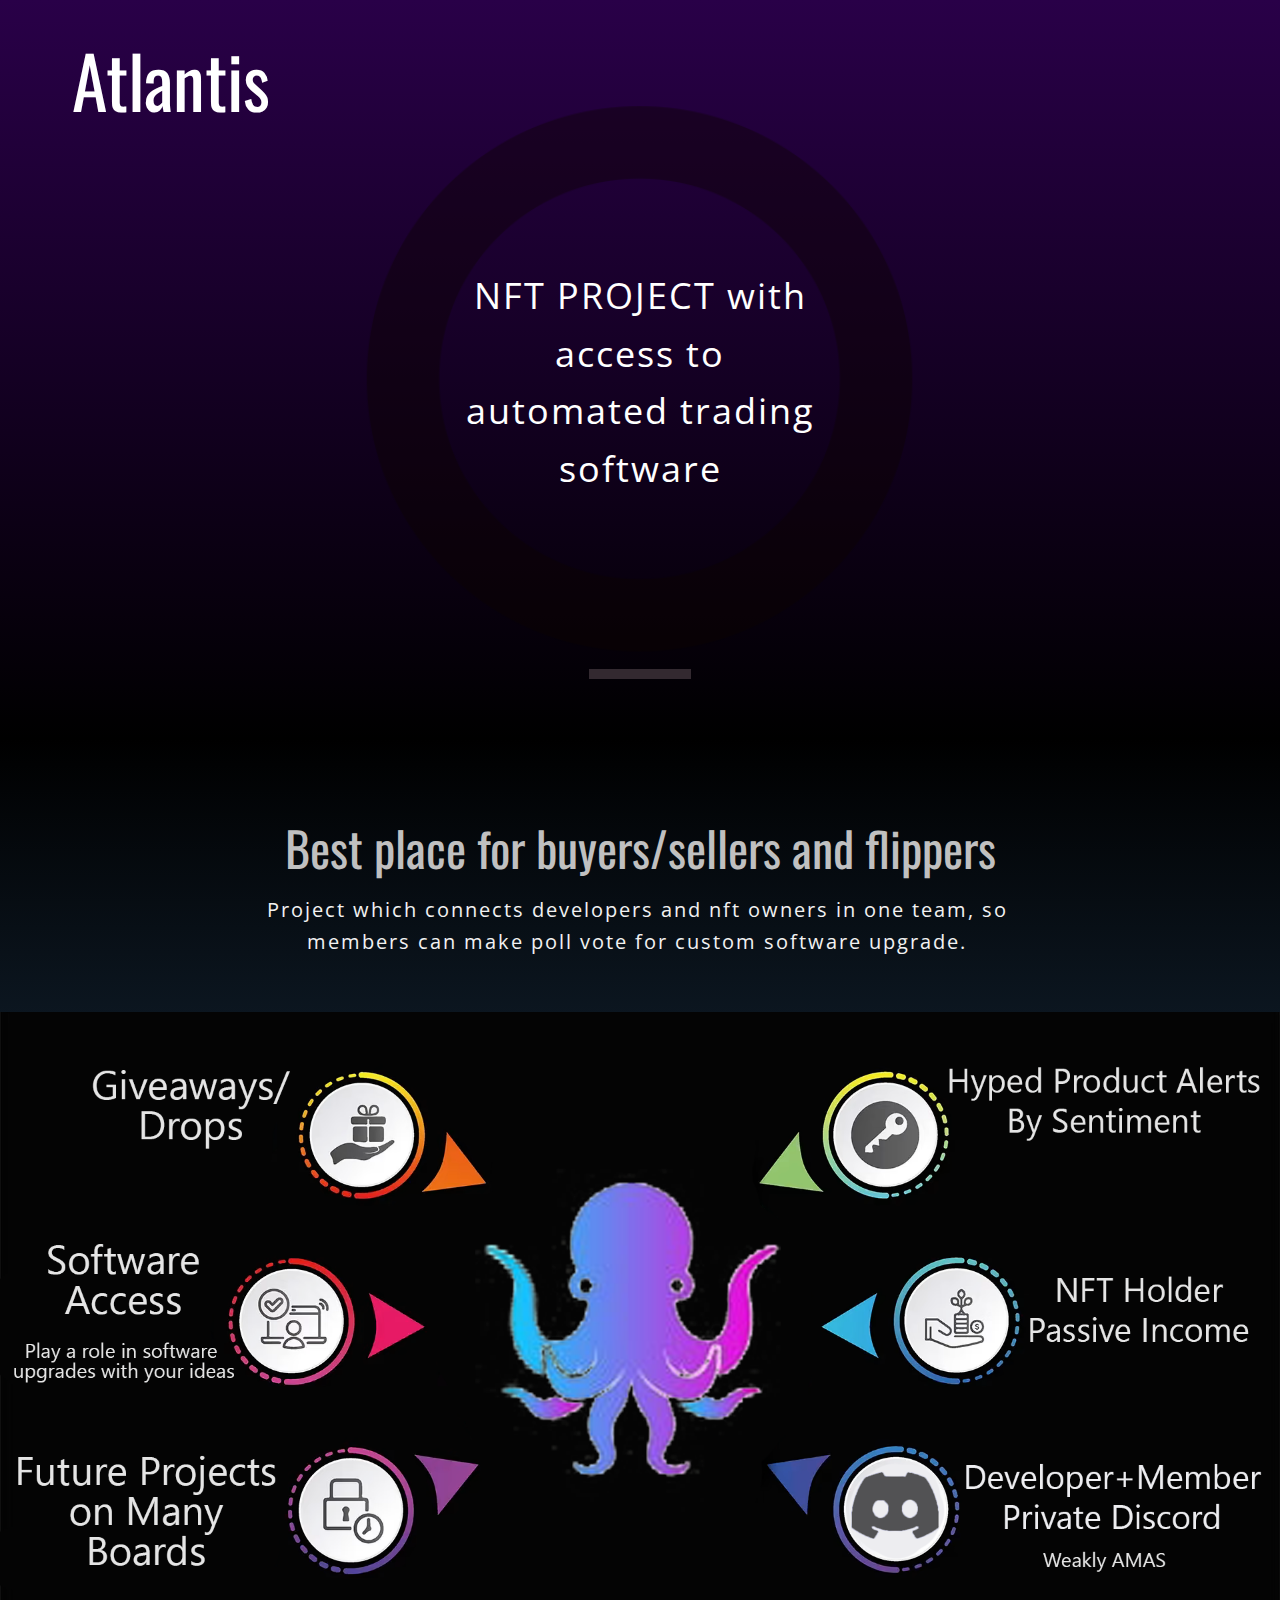
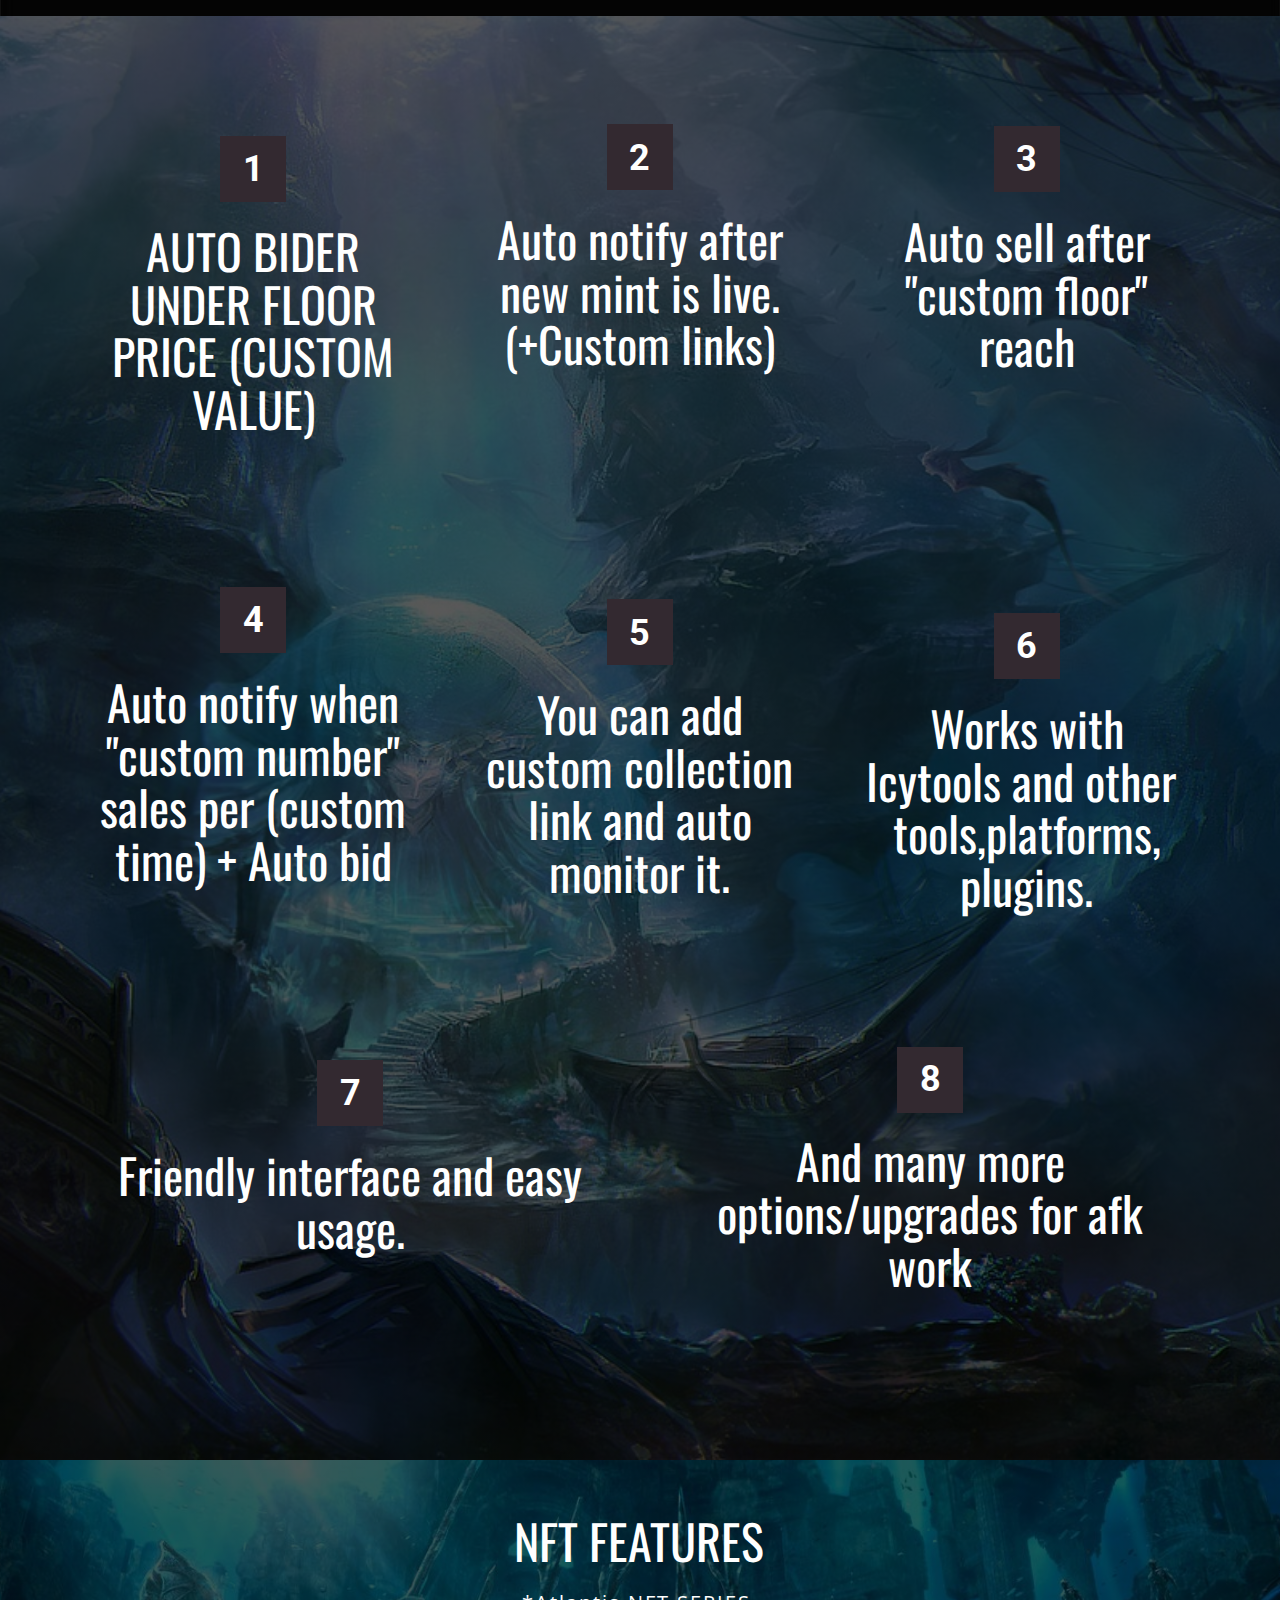
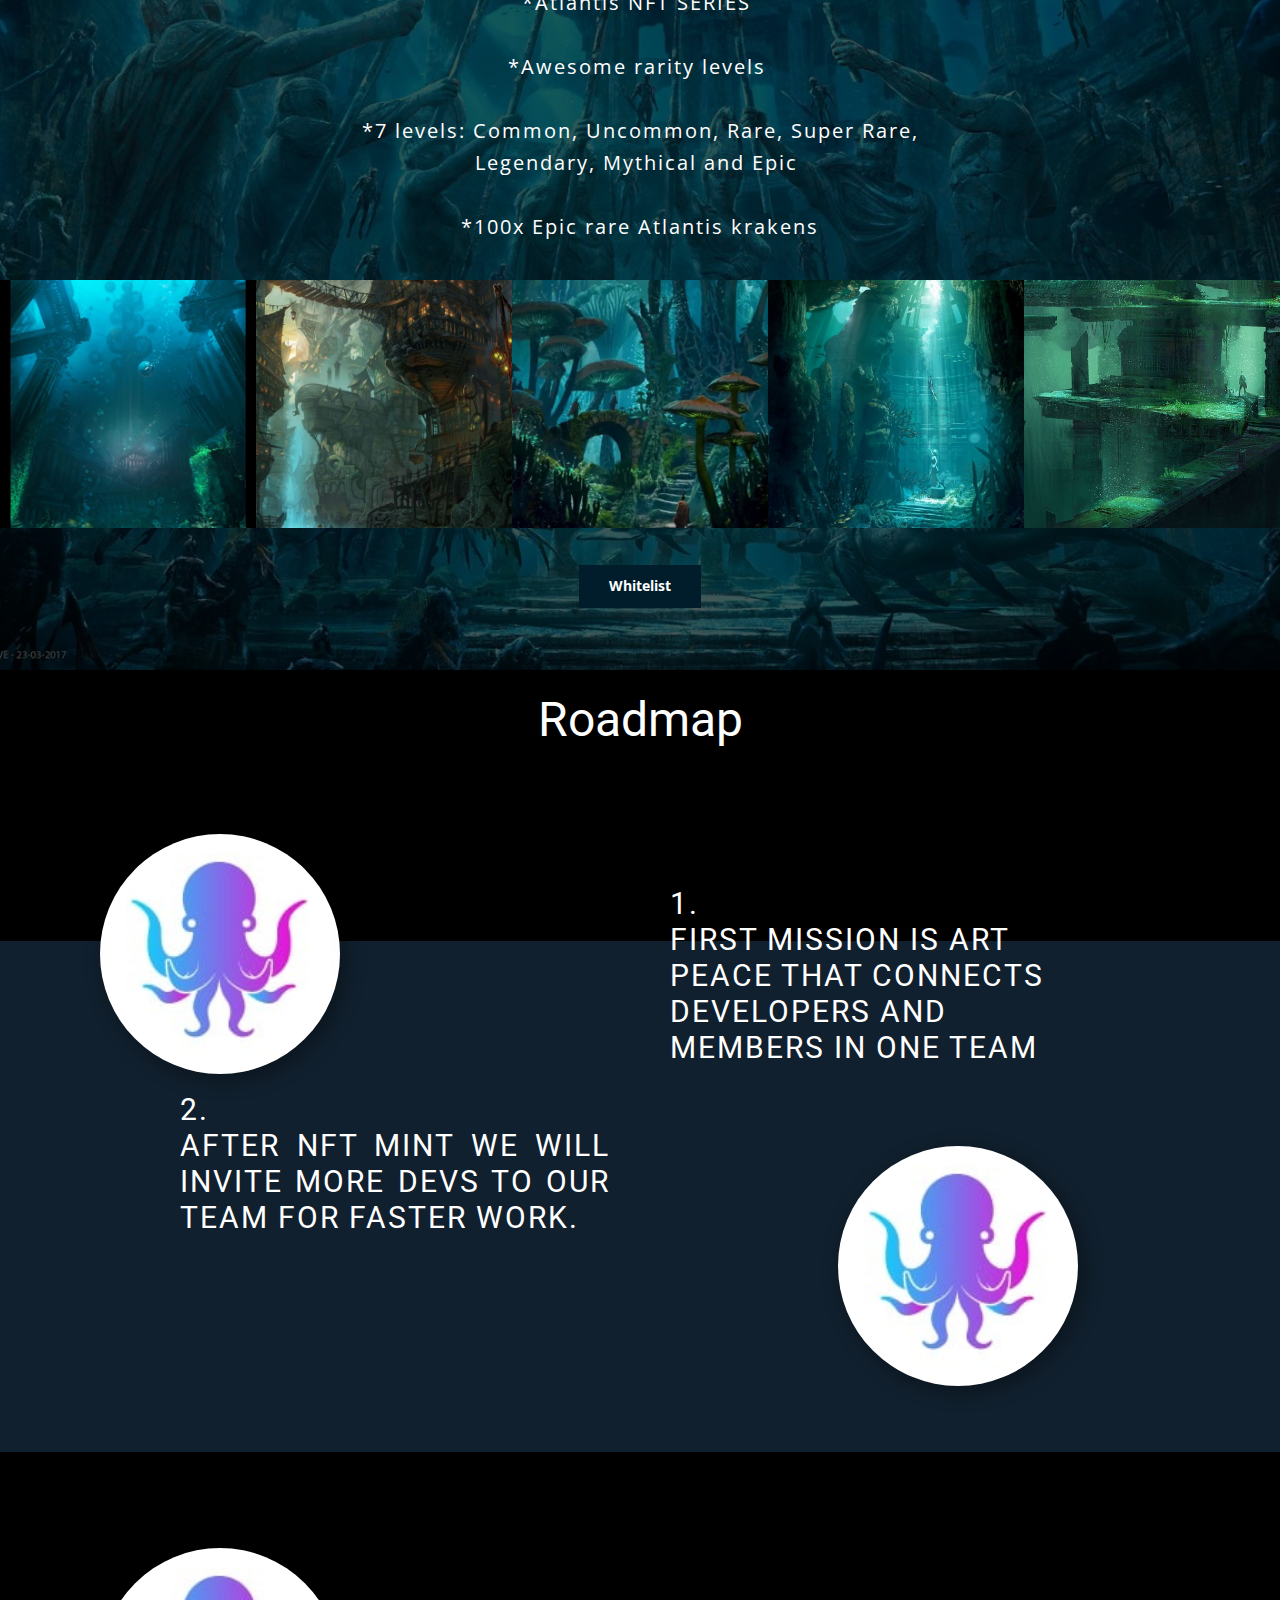
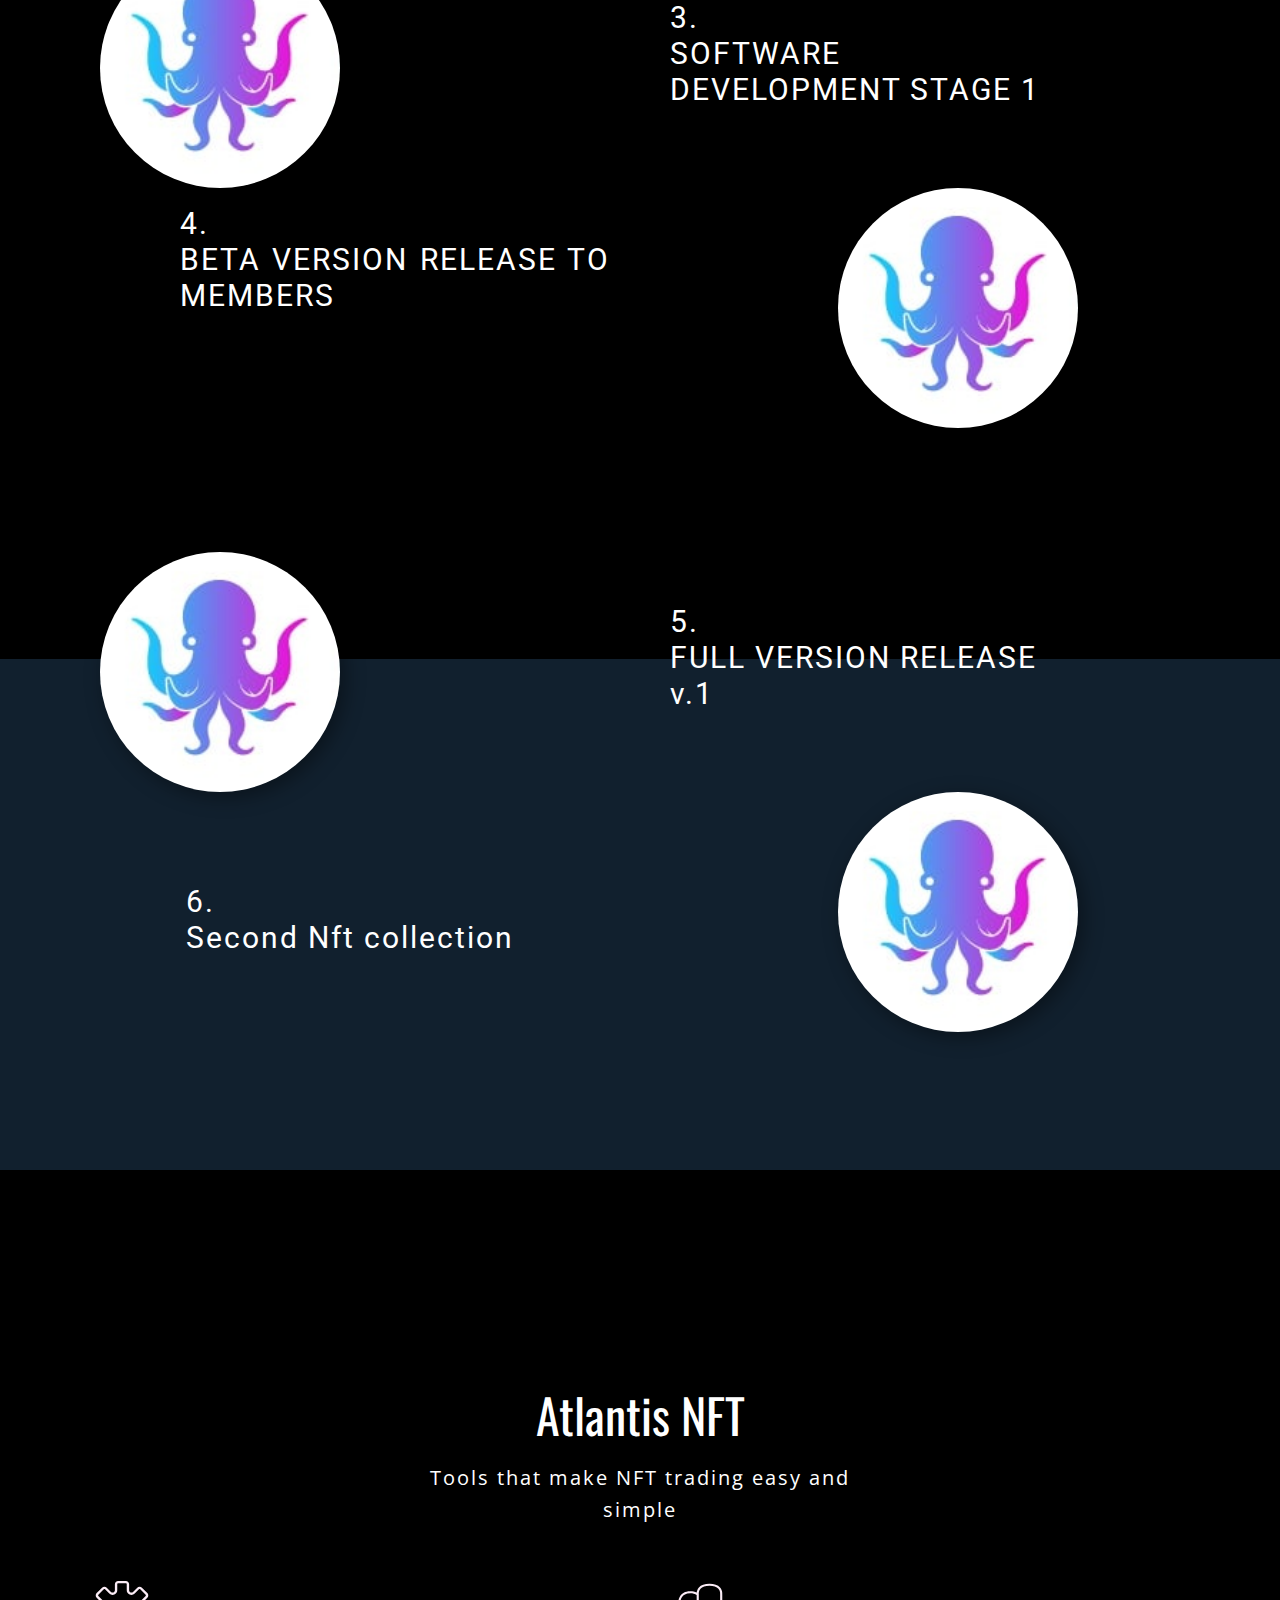
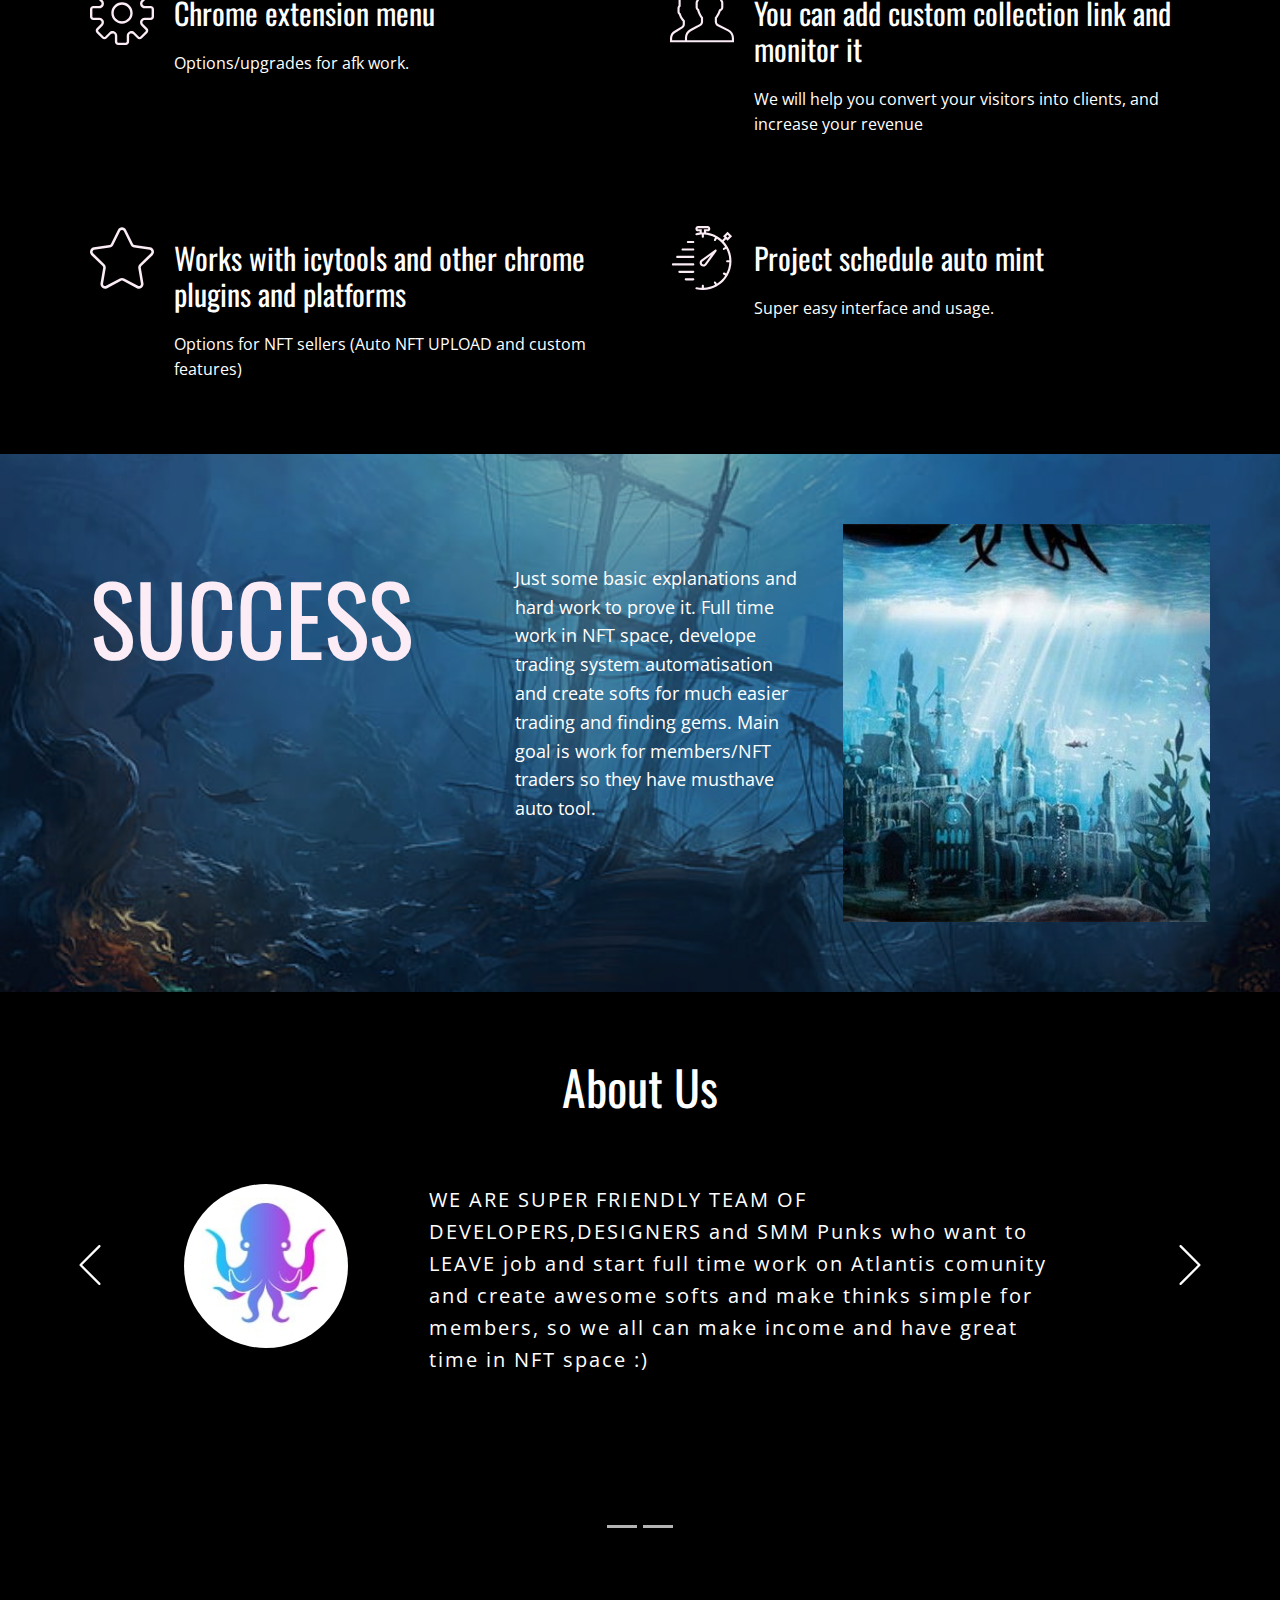
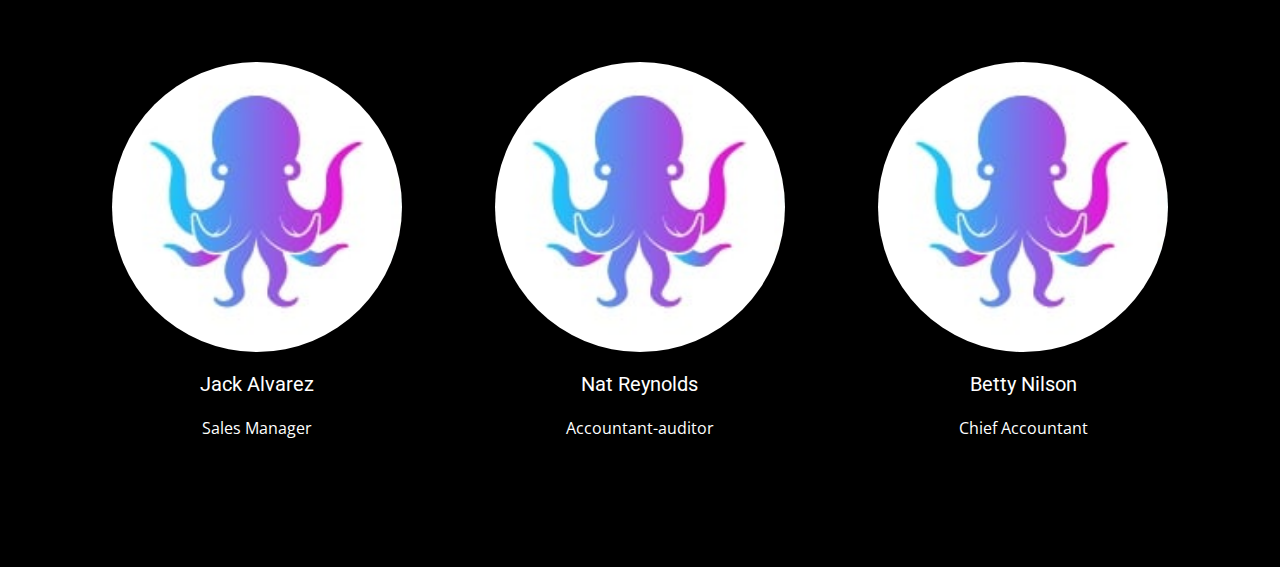
==== commit 3d462c62: "init" ====
--- a/index.html
+++ b/index.html
@@ -440,17 +440,6 @@
     </section>
     
     
-    
-    <section class="u-backlink u-clearfix u-grey-80">
-      <a class="u-link" href="https://nicepage.com/website-design" target="_blank">
-        <span>Best Website Design</span>
-      </a>
-      <p class="u-text">
-        <span>created with</span>
-      </p>
-      <a class="u-link" href="" target="_blank">
-        <span>Website Design Software</span>
-      </a>. 
-    </section>
+
   </body>
 </html>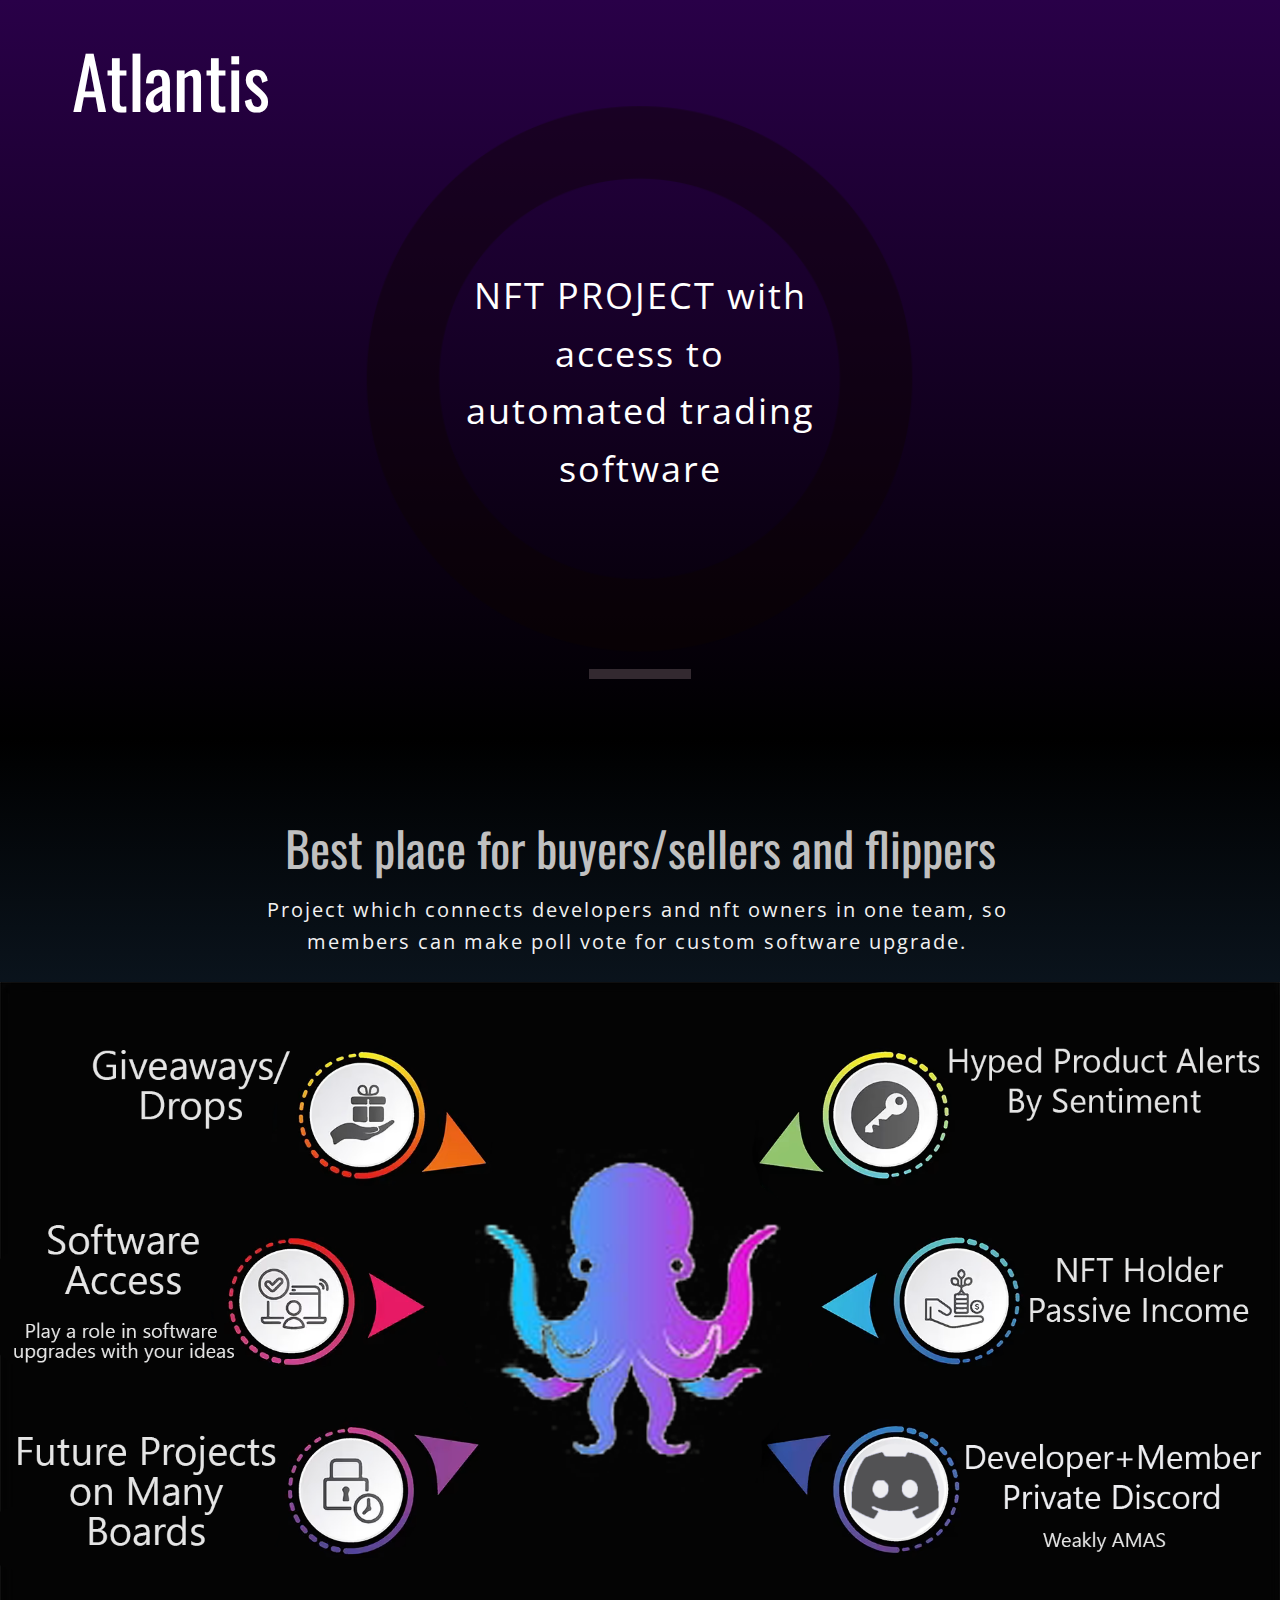
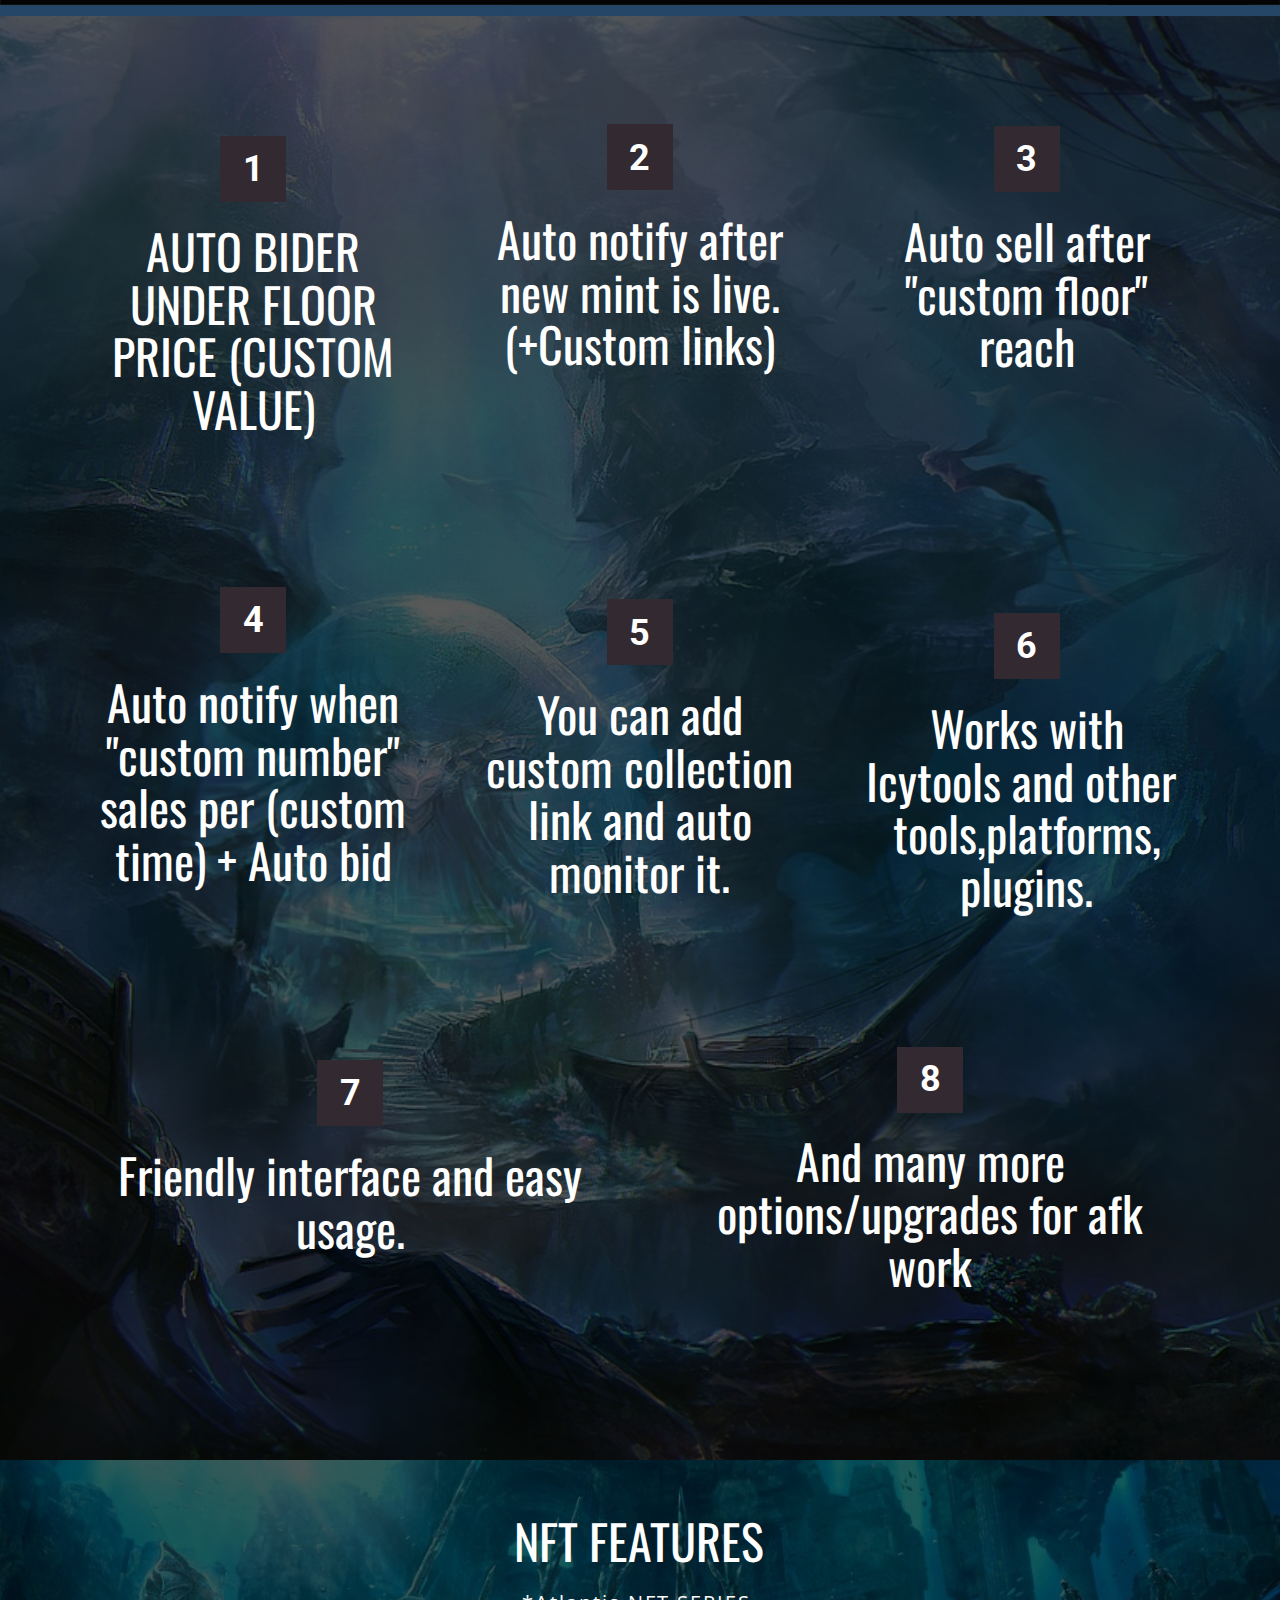
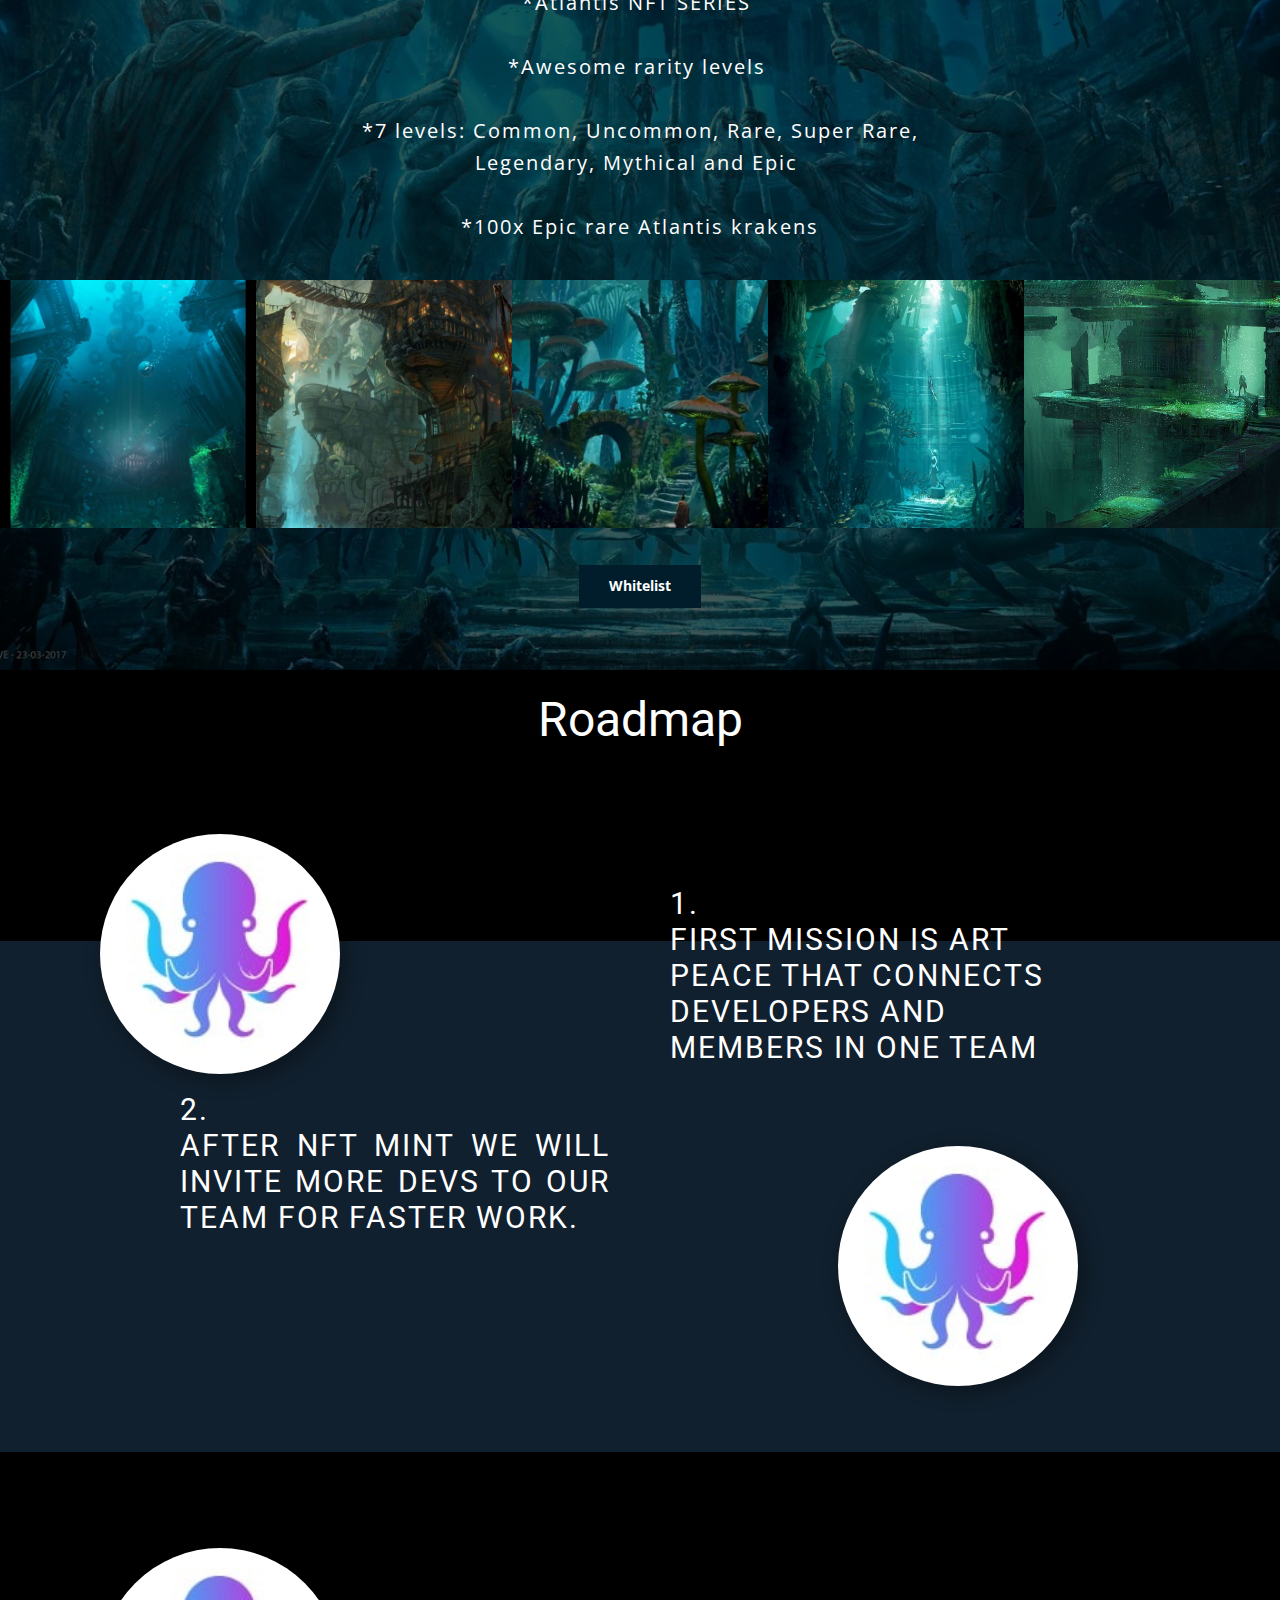
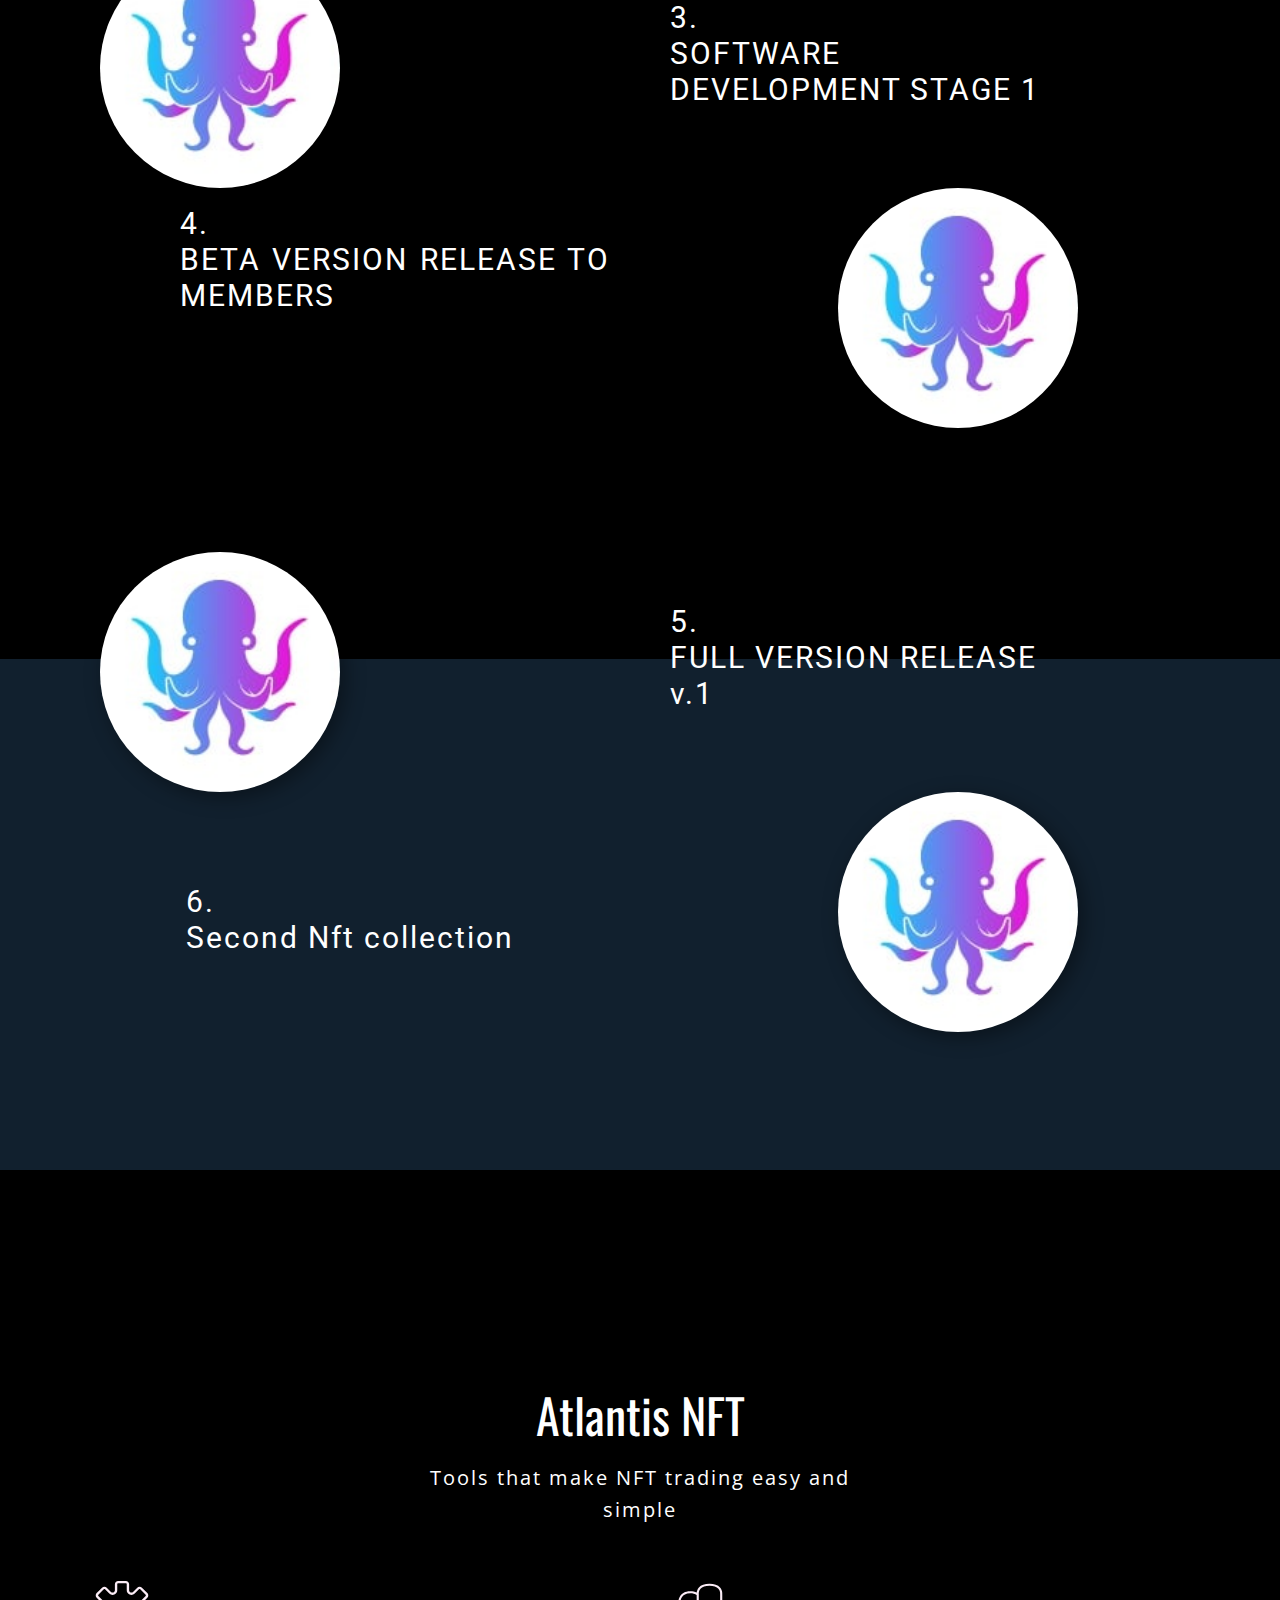
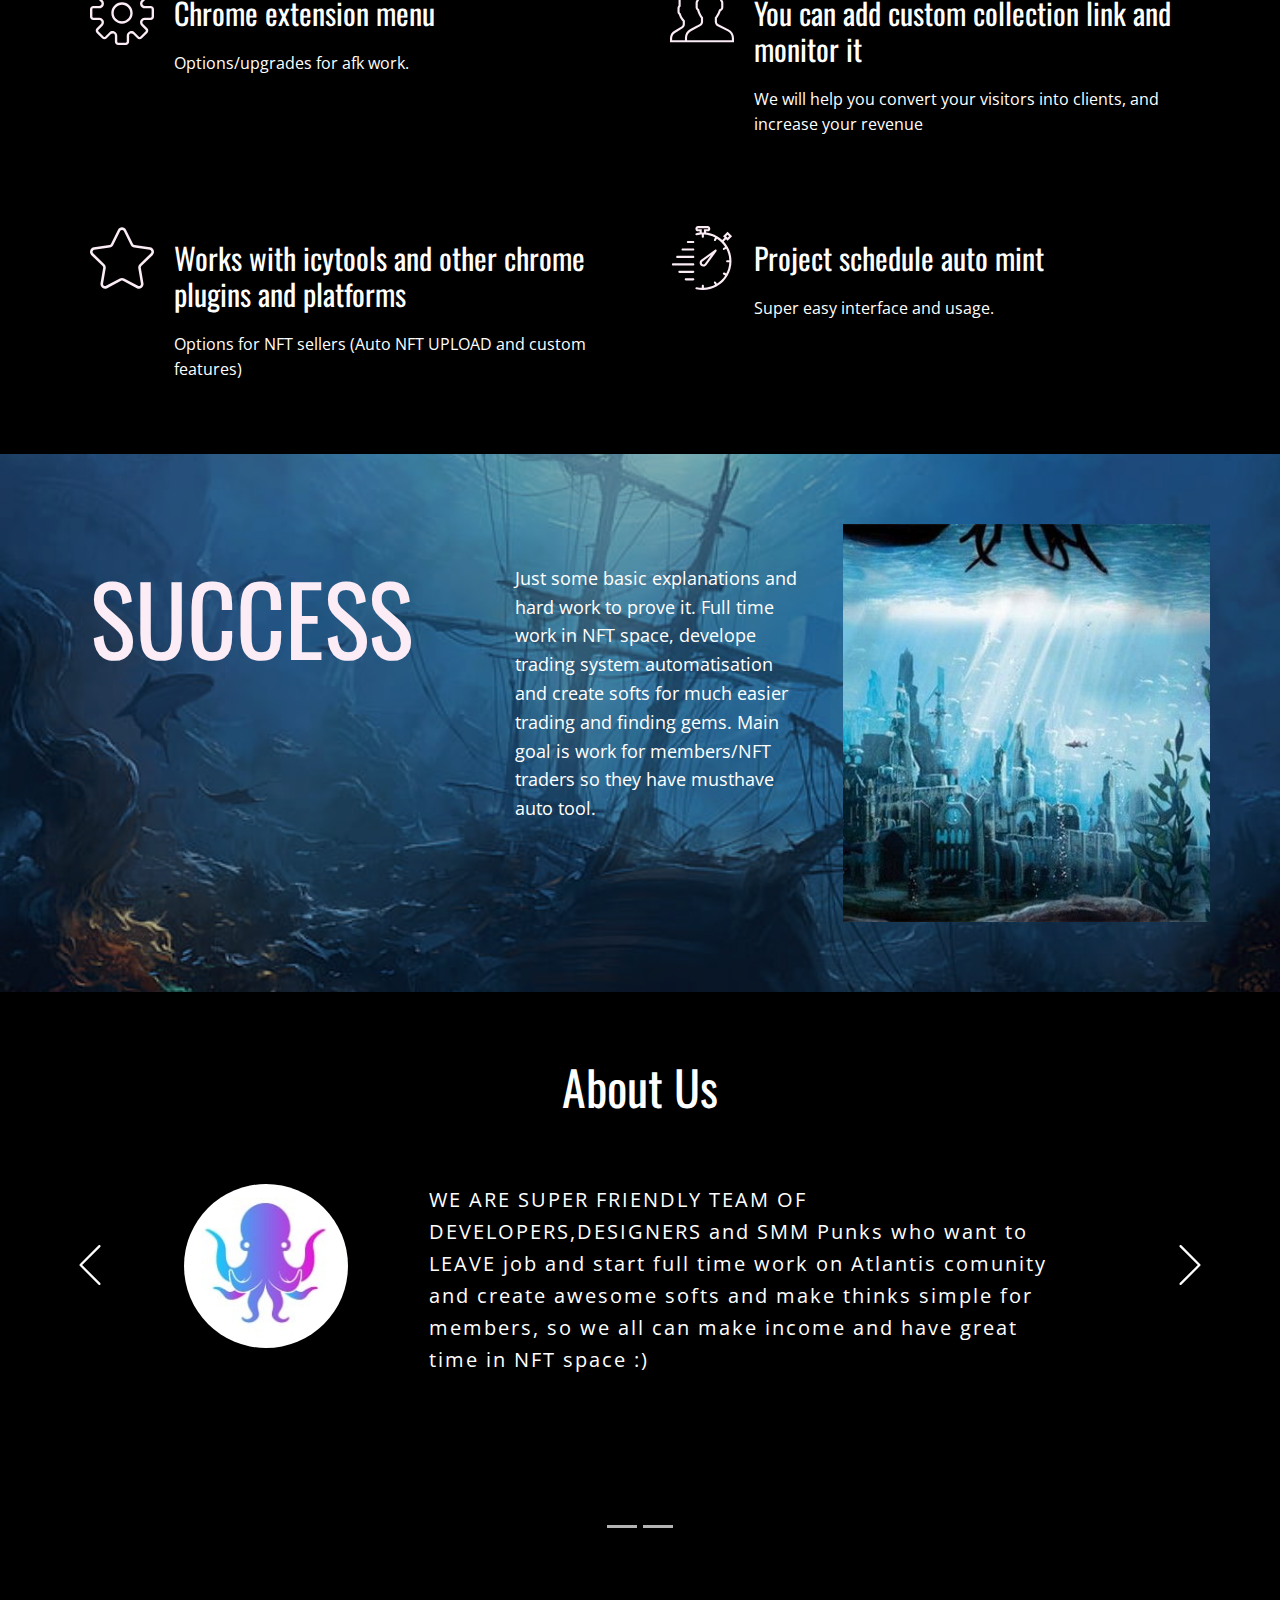
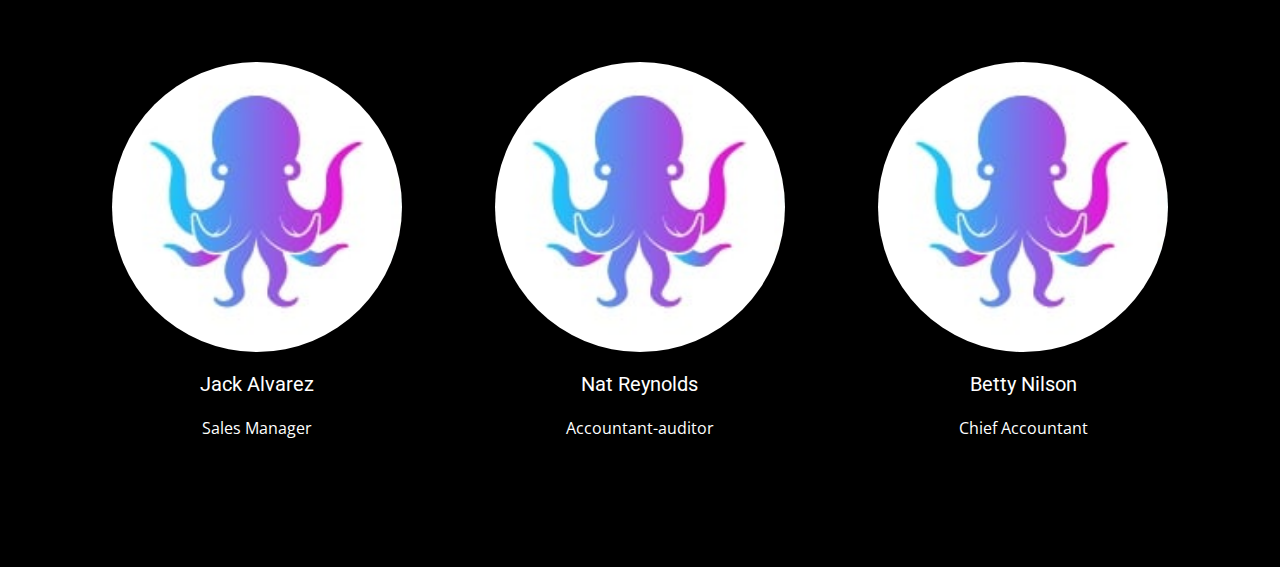
==== commit d78d4276: "init" ====
--- a/index.html
+++ b/index.html
@@ -53,7 +53,7 @@
 poll vote for custom software upgrade.​&nbsp;</p>
         </div>
       </div>
-      <img class="u-expanded-width u-image u-image-default u-image-1" src="images/circle.png" alt="" data-image-width="1600" data-image-height="779">
+      <img class="u-expanded-width u-image u-image-default " src="images/circle.png" alt="" data-image-width="1600" data-image-height="779">
     </section>
     <section class="u-clearfix u-image u-shading u-section-3" id="sec-a9e4" data-image-width="1920" data-image-height="1080">
       <div class="u-clearfix u-sheet u-valign-bottom u-sheet-1">
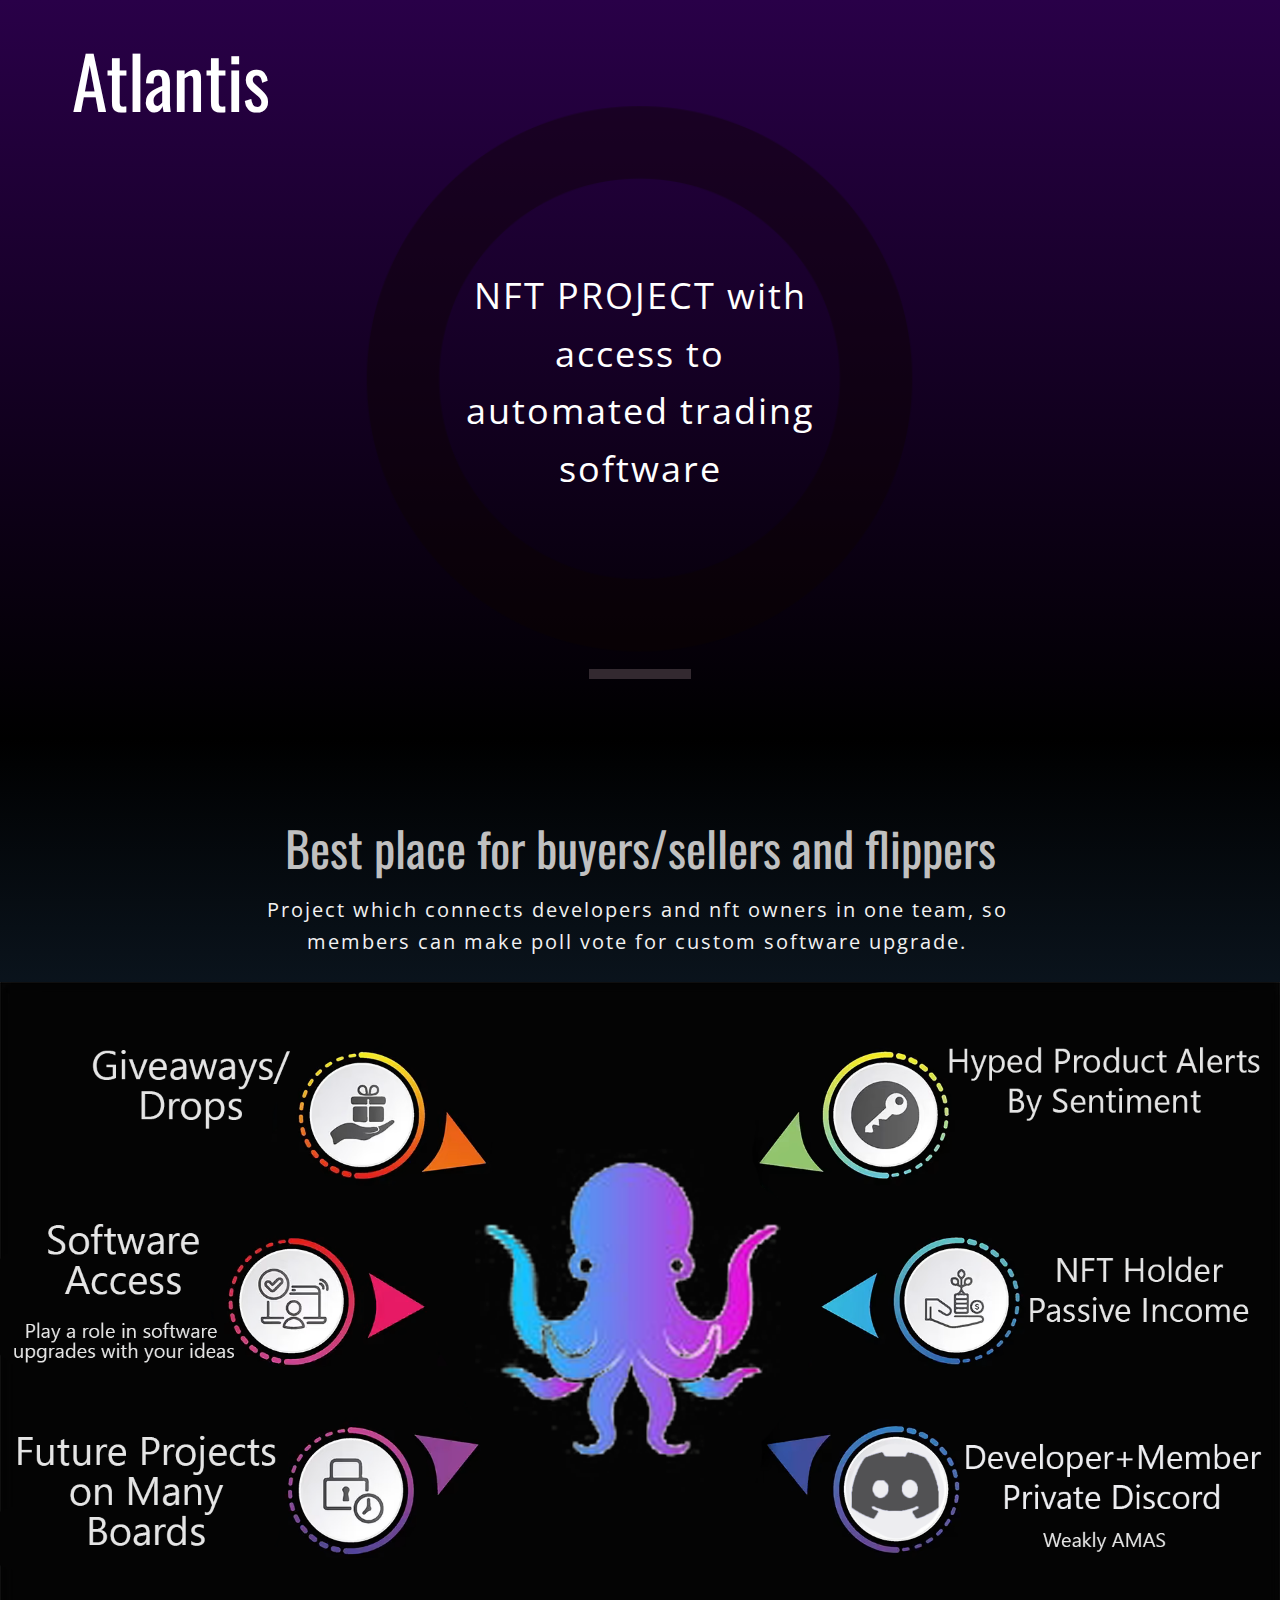
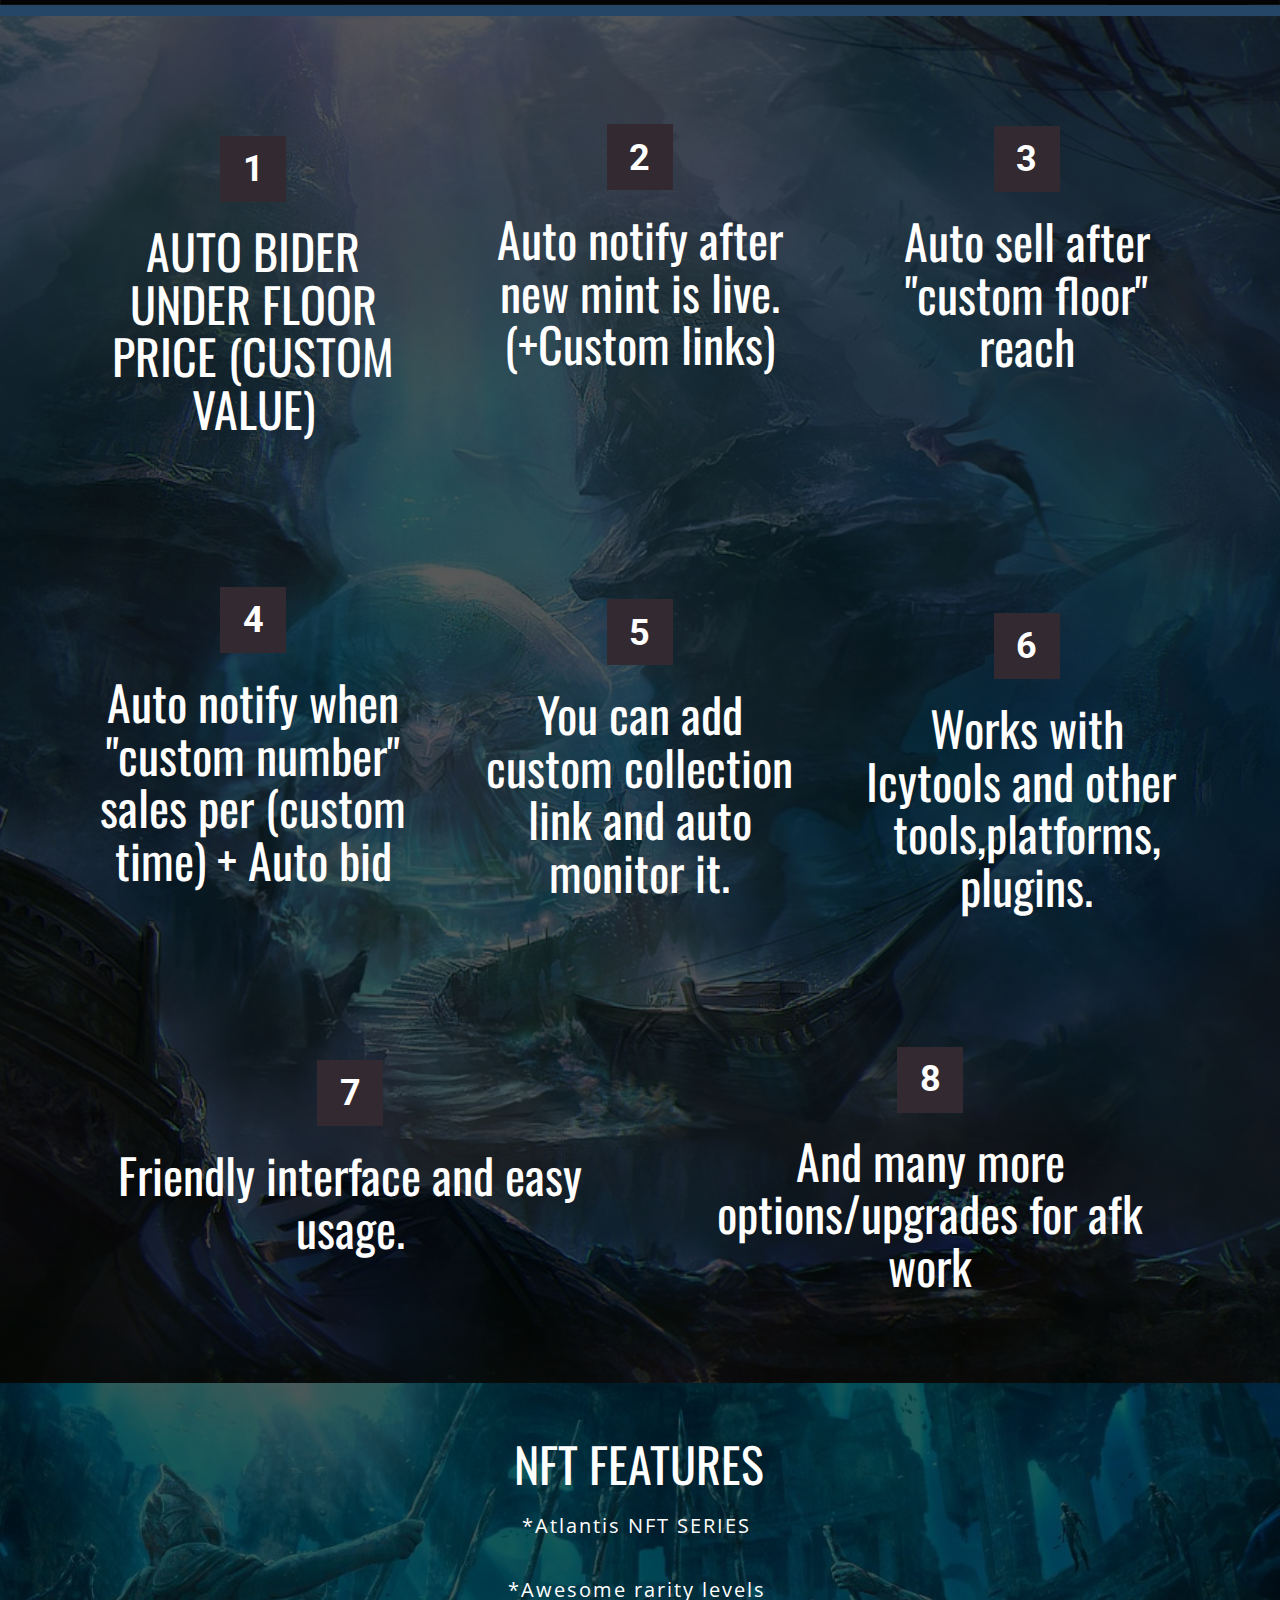
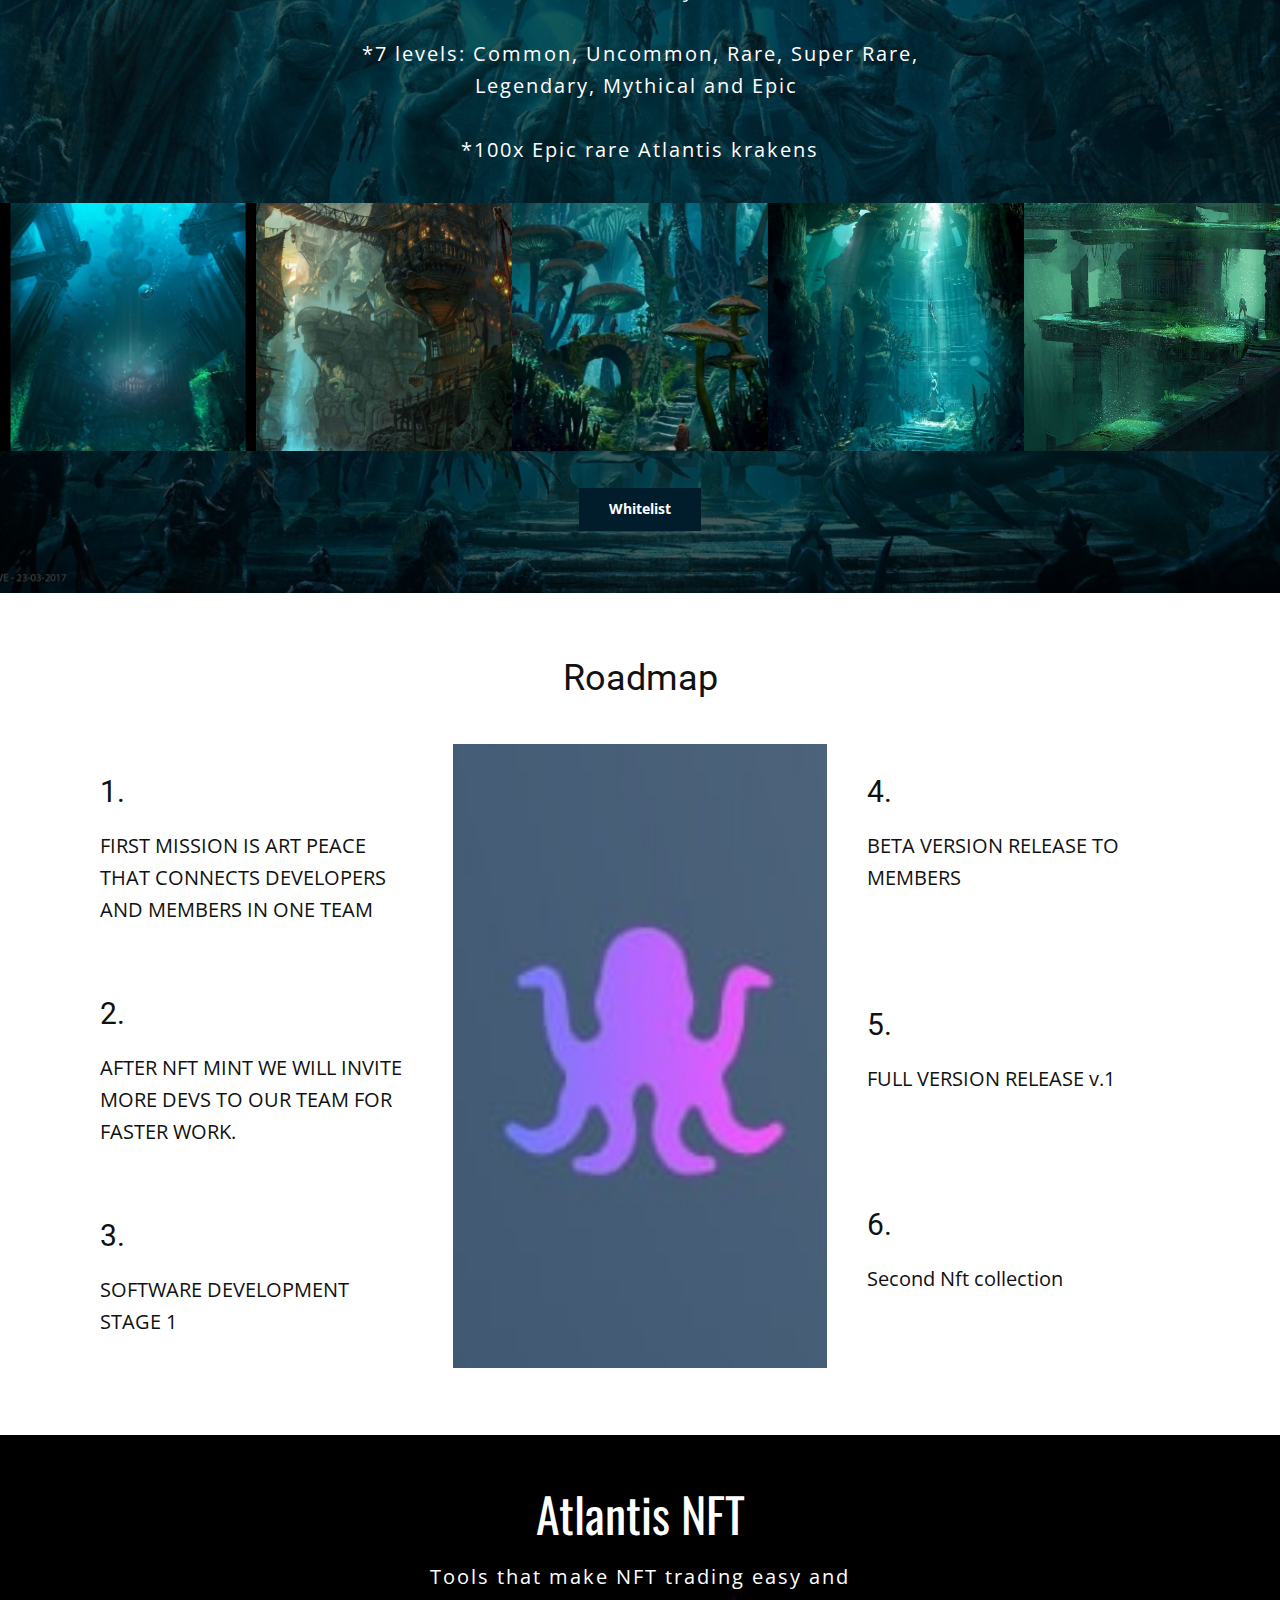
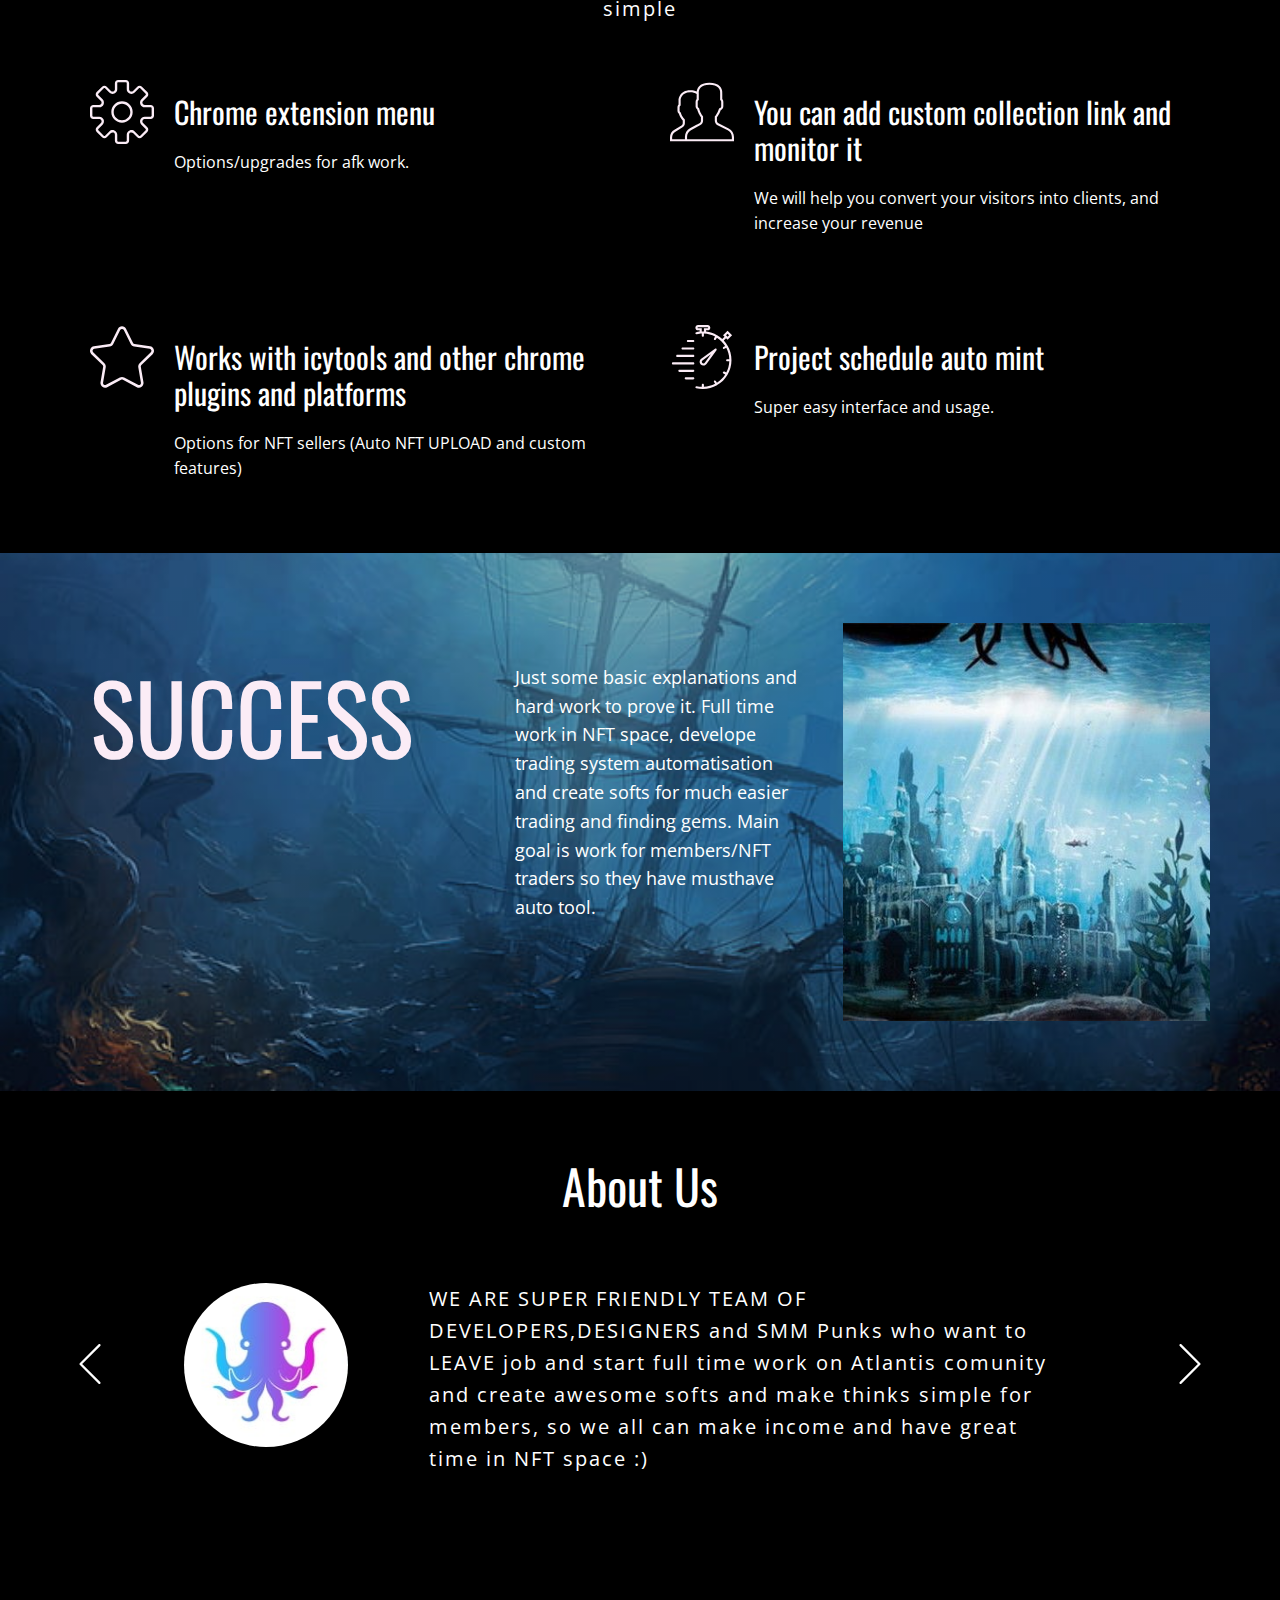
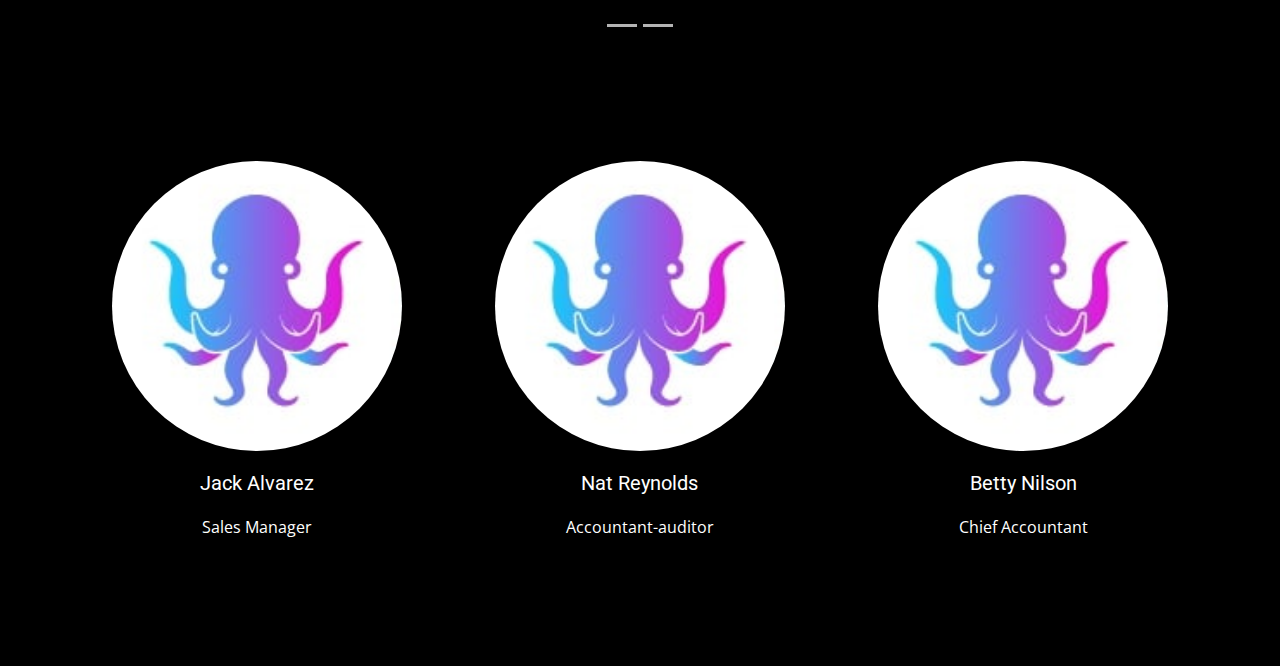
==== commit 8b6634ec: "up" ====
--- a/index.html
+++ b/index.html
@@ -24,7 +24,6 @@
     
     
     
-    
     <script type="application/ld+json">{
 		"@context": "http://schema.org",
 		"@type": "Organization",
@@ -43,7 +42,7 @@
         <div class="u-align-center u-border-10 u-border-palette-2-dark-3 u-line u-line-horizontal u-line-1"></div>
       </div>
     </section>
-    <section class="u-clearfix u-gradient u-section-2" id="sec-52fe">
+    <section class="u-align-center-lg u-align-center-md u-align-center-sm u-align-center-xs u-clearfix u-gradient u-valign-bottom-lg u-valign-bottom-md u-valign-bottom-sm u-valign-bottom-xs u-section-2" id="sec-52fe">
       <div class="u-container-style u-group u-group-1">
         <div class="u-container-layout u-valign-middle u-container-layout-1">
           <h2 class="u-align-center u-custom-font u-font-oswald u-text u-text-grey-25 u-text-1"> Best
@@ -178,78 +177,75 @@
       </div>
       <a href="https://nicepage.com/wordpress-website-builder" class="u-border-none u-btn u-button-style u-custom-color-6 u-btn-1">Whitelist</a>
     </section>
-    <section class="u-black u-clearfix u-section-5" id="carousel_0641">
-      <h1 class="u-align-center u-text u-text-1">Roadmap</h1>
-      <div class="u-align-left u-border-no-bottom u-border-no-left u-border-no-right u-border-no-top u-custom-color-4 u-expanded-width u-opacity u-opacity-45 u-shape u-shape-1"></div>
-      <div class="u-clearfix u-layout-wrap u-layout-wrap-1">
-        <div class="u-layout">
-          <div class="u-layout-row">
-            <div class="u-container-style u-layout-cell u-size-30 u-layout-cell-1">
-              <div class="u-container-layout u-container-layout-1">
-                <div class="u-image u-image-circle u-image-1" alt="" data-image-width="168" data-image-height="173"></div>
-                <h3 class="u-align-justify u-text u-text-2">2. <br>AFTER NFT MINT WE WILL INVITE MORE DEVS TO OUR
-TEAM FOR FASTER WORK.
-                </h3>
-              </div>
-            </div>
-            <div class="u-container-style u-layout-cell u-size-30 u-layout-cell-2">
-              <div class="u-container-layout u-container-layout-2">
-                <h3 class="u-align-left u-text u-text-3">1. <br>FIRST
-MISSION IS ART PEACE THAT CONNECTS DEVELOPERS AND MEMBERS IN ONE TEAM
-                </h3>
-                <div class="u-image u-image-circle u-image-2" alt="" data-image-width="168" data-image-height="173"></div>
-                <div class="u-clearfix u-layout-wrap u-layout-wrap-2">
-                  <div class="u-layout">
-                    <div class="u-layout-row">
-                      <div class="u-container-style u-layout-cell u-size-30 u-layout-cell-3">
-                        <div class="u-container-layout u-container-layout-3">
-                          <div class="u-image u-image-circle u-image-3" alt="" data-image-width="168" data-image-height="173"></div>
-                          <h3 class="u-align-justify u-text u-text-4">4.<br>BETA VERSION RELEASE TO MEMBERS
-                          </h3>
-                        </div>
-                      </div>
-                      <div class="u-container-style u-layout-cell u-size-30 u-layout-cell-4">
-                        <div class="u-container-layout u-container-layout-4">
-                          <h3 class="u-align-left u-text u-text-5">3.<br> SOFTWARE
-DEVELOPMENT STAGE 1
-                          </h3>
-                          <div class="u-image u-image-circle u-image-4" alt="" data-image-width="168" data-image-height="173"></div>
-                        </div>
-                      </div>
-                    </div>
-                  </div>
-                </div>
-              </div>
-            </div>
-          </div>
-        </div>
-      </div>
-    </section>
-    <section class="u-black u-clearfix u-section-6" id="carousel_3afe">
-      <div class="u-align-left u-border-no-bottom u-border-no-left u-border-no-right u-border-no-top u-custom-color-4 u-expanded-width u-opacity u-opacity-45 u-shape u-shape-1"></div>
-      <div class="u-clearfix u-layout-wrap u-layout-wrap-1">
-        <div class="u-layout">
-          <div class="u-layout-row">
-            <div class="u-container-style u-layout-cell u-size-30 u-layout-cell-1">
-              <div class="u-container-layout u-container-layout-1">
-                <div class="u-image u-image-circle u-image-1" alt="" data-image-width="168" data-image-height="173"></div>
-                <h3 class="u-align-justify u-text u-text-1">6. <br> Second
-Nft collection
-                </h3>
-              </div>
-            </div>
-            <div class="u-container-style u-layout-cell u-size-30 u-layout-cell-2">
-              <div class="u-container-layout u-container-layout-2">
-                <h3 class="u-align-left u-text u-text-2">5. <br> FULL VERSION RELEASE v.1
-                </h3>
-                <div class="u-image u-image-circle u-image-2" alt="" data-image-width="168" data-image-height="173"></div>
-              </div>
-            </div>
-          </div>
-        </div>
-      </div>
-    </section>
-    <section class="u-black u-clearfix u-section-7" id="sec-5e11">
+    <section class="u-align-center-lg u-align-center-md u-align-center-xl u-align-left-sm u-align-left-xs u-clearfix u-section-5" data-image-width="2000" data-image-height="1333" id="sec-3516">
+      <div class="u-clearfix u-sheet u-valign-middle-lg u-valign-middle-md u-valign-middle-sm u-valign-middle-xl u-sheet-1">
+        <h2 class="u-align-center-xs u-text u-text-default u-text-1">Roadmap</h2>
+        <div class="u-clearfix u-expanded-width u-gutter-10 u-layout-wrap u-layout-wrap-1">
+          <div class="u-gutter-0 u-layout">
+            <div class="u-layout-row">
+              <div class="u-size-20 u-size-30-md">
+                <div class="u-layout-col">
+                  <div class="u-align-left u-container-style u-layout-cell u-left-cell u-size-20 u-layout-cell-1">
+                    <div class="u-container-layout u-valign-top u-container-layout-1">
+                      <h3 class="u-text u-text-default u-text-2">1.</h3>
+                      <p class="u-text u-text-3"> FIRST
+MISSION IS ART PEACE THAT CONNECTS DEVELOPERS AND MEMBERS IN ONE TEAM</p>
+                    </div>
+                  </div>
+                  <div class="u-align-left u-container-style u-layout-cell u-left-cell u-size-20 u-layout-cell-2">
+                    <div class="u-container-layout u-valign-top u-container-layout-2">
+                      <h3 class="u-text u-text-default u-text-4">2.</h3>
+                      <p class="u-text u-text-5"> AFTER NFT MINT WE WILL INVITE MORE DEVS TO OUR
+TEAM FOR FASTER WORK.</p>
+                    </div>
+                  </div>
+                  <div class="u-align-left u-container-style u-layout-cell u-left-cell u-size-20 u-layout-cell-3">
+                    <div class="u-container-layout u-valign-top u-container-layout-3">
+                      <h3 class="u-text u-text-default u-text-6">3.</h3>
+                      <p class="u-text u-text-7"> SOFTWARE
+DEVELOPMENT STAGE 1</p>
+                    </div>
+                  </div>
+                </div>
+              </div>
+              <div class="u-size-20 u-size-30-md">
+                <div class="u-layout-row">
+                  <div class="u-align-left u-container-style u-image u-layout-cell u-size-60 u-image-1" src="" data-image-width="647" data-image-height="423">
+                    <div class="u-container-layout u-valign-top u-container-layout-4" src=""></div>
+                  </div>
+                </div>
+              </div>
+              <div class="u-size-20 u-size-60-md">
+                <div class="u-layout-col">
+                  <div class="u-align-left u-container-style u-layout-cell u-right-cell u-size-20 u-layout-cell-5">
+                    <div class="u-container-layout u-valign-top u-container-layout-5">
+                      <h3 class="u-text u-text-default u-text-8">4.</h3>
+                      <p class="u-text u-text-9"> BETA
+VERSION RELEASE TO MEMBERS</p>
+                    </div>
+                  </div>
+                  <div class="u-align-left u-container-style u-layout-cell u-right-cell u-size-20 u-layout-cell-6">
+                    <div class="u-container-layout u-valign-top u-container-layout-6">
+                      <h3 class="u-text u-text-default u-text-10">5.</h3>
+                      <p class="u-text u-text-11"> FULL
+VERSION RELEASE v.1</p>
+                    </div>
+                  </div>
+                  <div class="u-align-left u-container-style u-layout-cell u-right-cell u-size-20 u-layout-cell-7">
+                    <div class="u-container-layout u-valign-top u-container-layout-7">
+                      <h3 class="u-text u-text-default u-text-12">6.</h3>
+                      <p class="u-text u-text-13"> Second
+Nft collection</p>
+                    </div>
+                  </div>
+                </div>
+              </div>
+            </div>
+          </div>
+        </div>
+      </div>
+    </section>
+    <section class="u-black u-clearfix u-section-6" id="sec-5e11">
       <div class="u-clearfix u-sheet u-sheet-1">
         <div class="u-align-center u-container-style u-expanded-width-xs u-group u-group-1">
           <div class="u-container-layout u-valign-middle u-container-layout-1">
@@ -299,7 +295,7 @@
         </div>
       </div>
     </section>
-    <section class="u-clearfix u-image u-shading u-section-8" id="sec-9acb" data-image-width="728" data-image-height="410">
+    <section class="u-clearfix u-image u-shading u-section-7" id="sec-9acb" data-image-width="728" data-image-height="410">
       <div class="u-clearfix u-sheet u-sheet-1">
         <div class="u-clearfix u-expanded-width-lg u-expanded-width-md u-expanded-width-xl u-expanded-width-xs u-gutter-20 u-layout-wrap u-layout-wrap-1">
           <div class="u-gutter-0 u-layout">
@@ -334,7 +330,7 @@
         <li data-u-target="#carousel_3d35" class="u-grey-30" data-u-slide-to="1"></li>
       </ol>
       <div class="u-carousel-inner" role="listbox">
-        <div class="u-active u-black u-carousel-item u-clearfix u-section-9-1">
+        <div class="u-active u-black u-carousel-item u-clearfix u-section-8-1">
           <div class="u-clearfix u-sheet u-sheet-1">
             <div class="u-container-style u-group u-group-1">
               <div class="u-container-layout u-valign-middle u-container-layout-1">
@@ -363,7 +359,7 @@
             </div>
           </div>
         </div>
-        <div class="u-black u-carousel-item u-clearfix u-section-9-2">
+        <div class="u-black u-carousel-item u-clearfix u-section-8-2">
           <div class="u-clearfix u-sheet u-sheet-1">
             <div class="u-container-style u-group u-group-1">
               <div class="u-container-layout u-valign-middle u-container-layout-1">
@@ -409,7 +405,7 @@
         <span class="sr-only">Next</span>
       </a>
     </section>
-    <section class="u-black u-clearfix u-section-10" id="sec-df6c">
+    <section class="u-black u-clearfix u-section-9" id="sec-df6c">
       <div class="u-clearfix u-sheet u-valign-middle u-sheet-1">
         <div class="u-expanded-width u-list u-list-1">
           <div class="u-repeater u-repeater-1">
--- a/Home.css
+++ b/Home.css
@@ -144,16 +144,23 @@
 }
 
 @media (max-width: 1199px) {
+   .u-section-2 {
+    min-height: 870px;
+  }
+
   .u-section-2 .u-group-1 {
     width: 685px;
-    margin-top: 74px;
-    margin-bottom: 6px;
-    margin-left: calc(((100% - 1140px) / 2) + 228px);
+    margin-top: 0;
+    margin-left: auto;
   }
 
   .u-section-2 .u-container-layout-1 {
     padding-left: 0;
     padding-right: 0;
+  }
+
+  .u-section-2 .u-image-1 {
+    margin-top: 6px;
   }
 }
 
@@ -341,7 +348,6 @@
   margin-left: 0;
   margin-top: 0;
   margin-bottom: 0;
-  height: 447px;
 }
 
 .u-section-3 .u-layout-cell-7 {
@@ -384,8 +390,7 @@
 .u-section-3 .u-text-15 {
   font-weight: 700;
   font-size: 2.25rem;
-  width: 55px;
-  margin: 0 auto -19px 0;
+  margin: 0 -1px -19px 0;
 }
 
 .u-section-3 .u-text-16 {
@@ -420,7 +425,7 @@
   }
 
   .u-section-3 .u-layout-cell-2 {
-    min-height: 360px;
+    min-height: 408px;
   }
 
   .u-section-3 .u-shape-2 {
@@ -458,7 +463,7 @@
   }
 
   .u-section-3 .u-layout-cell-4 {
-    min-height: 360px;
+    min-height: 427px;
   }
 
   .u-section-3 .u-shape-4 {
@@ -503,7 +508,6 @@
 
   .u-section-3 .u-layout-wrap-3 {
     margin-left: initial;
-    height: auto;
   }
 
   .u-section-3 .u-shape-7 {
@@ -526,6 +530,10 @@
     min-height: 322px;
   }
 
+  .u-section-3 .u-text-15 {
+    width: 55px;
+  }
+
   .u-section-3 .u-text-16 {
     position: relative;
     margin-left: 0;
@@ -535,7 +543,7 @@
 
 @media (max-width: 991px) {
   .u-section-3 .u-layout-cell-1 {
-    min-height: 404px;
+    min-height: 478px;
   }
 
   .u-section-3 .u-shape-1 {
@@ -592,7 +600,7 @@
   }
 
   .u-section-3 .u-layout-cell-4 {
-    min-height: 404px;
+    min-height: 530px;
   }
 
   .u-section-3 .u-shape-4 {
@@ -728,6 +736,10 @@
     margin-right: 10px;
   }
 
+  .u-section-3 .u-layout-cell-5 {
+    min-height: 252px;
+  }
+
   .u-section-3 .u-text-9 {
     position: relative;
   }
@@ -758,6 +770,10 @@
     margin-top: 32px;
     margin-left: 10px;
     margin-right: 10px;
+  }
+
+  .u-section-3 .u-layout-cell-8 {
+    min-height: 252px;
   }
 
   .u-section-3 .u-text-15 {
@@ -1023,637 +1039,484 @@
   .u-section-4 .u-group-1 {
     width: 340px;
   }
-} .u-section-5 {
-  background-image: none;
-  min-height: 1422px;
+}.u-section-5 .u-sheet-1 {
+  min-height: 842px;
 }
 
 .u-section-5 .u-text-1 {
-  width: 430px;
-  margin: 24px auto 0;
-}
-
-.u-section-5 .u-shape-1 {
-  background-image: none;
-  height: 511px;
-  margin-top: 194px;
-  margin-bottom: 0;
+  font-size: 2.25rem;
+  margin: 60px auto 0;
 }
 
 .u-section-5 .u-layout-wrap-1 {
-  width: 1140px;
-  margin: -678px auto -309px;
+  margin: 45px 0 60px;
 }
 
 .u-section-5 .u-layout-cell-1 {
-  min-height: 844px;
+  min-height: 179px;
 }
 
 .u-section-5 .u-container-layout-1 {
-  padding: 60px 30px;
+  padding: 30px;
+}
+
+.u-section-5 .u-text-2 {
+  margin: 0 auto 0 0;
+}
+
+.u-section-5 .u-text-3 {
+  font-size: 1.25rem;
+  margin: 20px 0 0;
+}
+
+.u-section-5 .u-layout-cell-2 {
+  min-height: 201px;
+}
+
+.u-section-5 .u-container-layout-2 {
+  padding: 30px;
+}
+
+.u-section-5 .u-text-4 {
+  margin: 0 auto 0 0;
+}
+
+.u-section-5 .u-text-5 {
+  font-size: 1.25rem;
+  margin: 20px 0 0;
+}
+
+.u-section-5 .u-layout-cell-3 {
+  min-height: 179px;
+}
+
+.u-section-5 .u-container-layout-3 {
+  padding: 30px;
+}
+
+.u-section-5 .u-text-6 {
+  margin: 0 auto 0 0;
+}
+
+.u-section-5 .u-text-7 {
+  font-size: 1.25rem;
+  margin: 20px 0 0;
 }
 
 .u-section-5 .u-image-1 {
-  width: 240px;
-  height: 240px;
-  background-image: url("images/octapus.png");
-  background-position: 50% 50%;
-  box-shadow: 5px 5px 20px 0 rgba(0,0,0,0.4);
+  min-height: 603px;
+  background-image: url("images/photo5825661282467036788.jpg");
+  background-position: 22.01% 49.13%;
+  background-size: auto 215%;
+}
+
+.u-section-5 .u-container-layout-4 {
+  padding: 30px;
+}
+
+.u-section-5 .u-layout-cell-5 {
+  min-height: 179px;
+}
+
+.u-section-5 .u-container-layout-5 {
+  padding: 30px;
+}
+
+.u-section-5 .u-text-8 {
   margin: 0 auto 0 0;
 }
 
-.u-section-5 .u-text-2 {
-  letter-spacing: 2px;
-  font-weight: 400;
-  margin: 18px 0 0 80px;
-}
-
-.u-section-5 .u-layout-cell-2 {
-  min-height: 844px;
-}
-
-.u-section-5 .u-container-layout-2 {
-  padding: 0;
-}
-
-.u-section-5 .u-text-3 {
-  letter-spacing: 2px;
-  font-weight: 400;
-  margin: 112px 132px 0 30px;
-}
-
-.u-section-5 .u-image-2 {
-  width: 240px;
-  height: 240px;
-  background-image: url("images/octapus.png");
-  background-position: 50% 50%;
-  box-shadow: 5px 5px 20px 0 rgba(0,0,0,0.4);
-  margin: 80px 132px 0 auto;
-}
-
-.u-section-5 .u-layout-wrap-2 {
-  width: 1140px;
-  margin: 102px auto -460px -570px;
-}
-
-.u-section-5 .u-layout-cell-3 {
-  min-height: 590px;
-}
-
-.u-section-5 .u-container-layout-3 {
-  padding: 60px 30px;
-}
-
-.u-section-5 .u-image-3 {
-  width: 240px;
-  height: 240px;
-  background-image: url("images/octapus.png");
-  background-position: 50% 50%;
-  box-shadow: 5px 5px 20px 0 rgba(0,0,0,0.4);
+.u-section-5 .u-text-9 {
+  font-size: 1.25rem;
+  margin: 20px 0 0;
+}
+
+.u-section-5 .u-layout-cell-6 {
+  min-height: 179px;
+}
+
+.u-section-5 .u-container-layout-6 {
+  padding: 30px;
+}
+
+.u-section-5 .u-text-10 {
   margin: 0 auto 0 0;
 }
 
-.u-section-5 .u-text-4 {
-  letter-spacing: 2px;
-  font-weight: 400;
-  margin: 18px 0 0 80px;
-}
-
-.u-section-5 .u-layout-cell-4 {
-  min-height: 590px;
-}
-
-.u-section-5 .u-container-layout-4 {
-  padding: 60px 30px 49px;
-}
-
-.u-section-5 .u-text-5 {
-  letter-spacing: 2px;
-  font-weight: 400;
-  margin: 52px 102px 0 0;
-}
-
-.u-section-5 .u-image-4 {
-  width: 240px;
-  height: 240px;
-  background-image: url("images/octapus.png");
-  background-position: 50% 50%;
-  box-shadow: 5px 5px 20px 0 rgba(0,0,0,0.4);
-  margin: 80px 102px 0 auto;
+.u-section-5 .u-text-11 {
+  font-size: 1.25rem;
+  margin: 20px 0 0;
+}
+
+.u-section-5 .u-layout-cell-7 {
+  min-height: 179px;
+}
+
+.u-section-5 .u-container-layout-7 {
+  padding: 30px;
+}
+
+.u-section-5 .u-text-12 {
+  margin: 0 auto 0 0;
+}
+
+.u-section-5 .u-text-13 {
+  font-size: 1.25rem;
+  margin: 20px 0 0;
 }
 
 @media (max-width: 1199px) {
-   .u-section-5 {
-    min-height: 1274px;
-  }
-
-  .u-section-5 .u-text-1 {
-    letter-spacing: 2px;
-    font-weight: 400;
+  .u-section-5 .u-sheet-1 {
+    min-height: 736px;
   }
 
   .u-section-5 .u-layout-wrap-1 {
-    width: 940px;
+    margin-right: initial;
+    margin-left: initial;
   }
 
   .u-section-5 .u-layout-cell-1 {
-    min-height: 696px;
-  }
-
-  .u-section-5 .u-text-2 {
-    margin-left: 0;
+    min-height: 148px;
   }
 
   .u-section-5 .u-layout-cell-2 {
-    min-height: 696px;
-  }
-
-  .u-section-5 .u-text-3 {
-    margin-right: 62px;
-    margin-left: 0;
-  }
-
-  .u-section-5 .u-image-2 {
-    margin-right: 62px;
-  }
-
-  .u-section-5 .u-layout-wrap-2 {
-    width: 470px;
-    margin-left: 0;
+    min-height: 166px;
   }
 
   .u-section-5 .u-layout-cell-3 {
-    min-height: 696px;
-  }
-
-  .u-section-5 .u-text-4 {
-    margin-left: 0;
-  }
-
-  .u-section-5 .u-layout-cell-4 {
-    min-height: 696px;
-  }
-
-  .u-section-5 .u-text-5 {
-    margin-right: 0;
-  }
-
-  .u-section-5 .u-image-4 {
-    margin-right: 2px;
+    min-height: 148px;
+  }
+
+  .u-section-5 .u-image-1 {
+    min-height: 497px;
+  }
+
+  .u-section-5 .u-layout-cell-5 {
+    min-height: 148px;
+  }
+
+  .u-section-5 .u-layout-cell-6 {
+    min-height: 148px;
+  }
+
+  .u-section-5 .u-layout-cell-7 {
+    min-height: 148px;
   }
 }
 
 @media (max-width: 991px) {
-   .u-section-5 {
-    min-height: 678px;
-  }
-
-  .u-section-5 .u-layout-wrap-1 {
-    width: 720px;
+  .u-section-5 .u-sheet-1 {
+    min-height: 1110px;
   }
 
   .u-section-5 .u-layout-cell-1 {
     min-height: 100px;
   }
 
-  .u-section-5 .u-container-layout-1 {
-    padding-top: 30px;
-    padding-bottom: 30px;
-  }
-
   .u-section-5 .u-layout-cell-2 {
     min-height: 100px;
   }
 
-  .u-section-5 .u-text-3 {
-    margin-right: 0;
-  }
-
-  .u-section-5 .u-image-2 {
-    margin-right: 0;
-  }
-
-  .u-section-5 .u-layout-wrap-2 {
-    width: 360px;
-  }
-
   .u-section-5 .u-layout-cell-3 {
     min-height: 100px;
   }
 
+  .u-section-5 .u-image-1 {
+    min-height: 571px;
+  }
+
+  .u-section-5 .u-layout-cell-5 {
+    min-height: 100px;
+  }
+
+  .u-section-5 .u-layout-cell-6 {
+    min-height: 100px;
+  }
+
+  .u-section-5 .u-layout-cell-7 {
+    min-height: 100px;
+  }
+}
+
+@media (max-width: 767px) {
+  .u-section-5 .u-sheet-1 {
+    min-height: 2177px;
+  }
+
+  .u-section-5 .u-text-1 {
+    margin-left: 0;
+  }
+
+  .u-section-5 .u-container-layout-1 {
+    padding-right: 10px;
+    padding-left: 0;
+  }
+
+  .u-section-5 .u-container-layout-2 {
+    padding-right: 10px;
+    padding-left: 0;
+  }
+
   .u-section-5 .u-container-layout-3 {
-    padding-top: 30px;
-    padding-bottom: 30px;
-  }
-
-  .u-section-5 .u-layout-cell-4 {
-    min-height: 100px;
-  }
-
-  .u-section-5 .u-container-layout-4 {
-    padding-top: 30px;
-    padding-bottom: 30px;
-  }
-
-  .u-section-5 .u-image-4 {
-    margin-right: 0;
-  }
-}
-
-@media (max-width: 767px) {
-   .u-section-5 {
-    min-height: 778px;
-  }
-
-  .u-section-5 .u-layout-wrap-1 {
-    width: 540px;
-  }
-
-  .u-section-5 .u-container-layout-1 {
-    padding-left: 10px;
     padding-right: 10px;
-  }
-
-  .u-section-5 .u-container-layout-3 {
-    padding-left: 10px;
-    padding-right: 10px;
+    padding-left: 0;
+  }
+
+  .u-section-5 .u-image-1 {
+    min-height: 857px;
   }
 
   .u-section-5 .u-container-layout-4 {
     padding-left: 10px;
     padding-right: 10px;
   }
+
+  .u-section-5 .u-container-layout-5 {
+    padding-right: 10px;
+    padding-left: 0;
+  }
+
+  .u-section-5 .u-container-layout-6 {
+    padding-right: 10px;
+    padding-left: 0;
+  }
+
+  .u-section-5 .u-container-layout-7 {
+    padding-right: 10px;
+    padding-left: 0;
+  }
 }
 
 @media (max-width: 575px) {
+  .u-section-5 .u-sheet-1 {
+    min-height: 1575px;
+  }
+
   .u-section-5 .u-text-1 {
-    width: 340px;
+    font-size: 1.875rem;
+    margin-top: 15px;
+    margin-left: auto;
   }
 
   .u-section-5 .u-layout-wrap-1 {
-    width: 340px;
-  }
-
-  .u-section-5 .u-layout-wrap-2 {
-    width: 340px;
+    margin-top: 65px;
+    margin-bottom: -138px;
+    margin-right: initial;
+    margin-left: initial;
+  }
+
+  .u-section-5 .u-image-1 {
+    min-height: 540px;
   }
 } .u-section-6 {
   background-image: none;
-  min-height: 844px;
-}
-
-.u-section-6 .u-shape-1 {
-  background-image: none;
-  height: 511px;
-  margin-top: 167px;
-  margin-bottom: 0;
-}
-
-.u-section-6 .u-layout-wrap-1 {
-  width: 1140px;
-  margin: -678px auto -784px;
-}
-
-.u-section-6 .u-layout-cell-1 {
-  min-height: 844px;
-}
-
-.u-section-6 .u-container-layout-1 {
-  padding: 60px 24px;
-}
-
-.u-section-6 .u-image-1 {
-  width: 240px;
-  height: 240px;
-  background-image: url("images/octapus.png");
-  background-position: 50% 50%;
-  box-shadow: 5px 5px 20px 0 rgba(0,0,0,0.4);
-  margin: 0 auto 0 6px;
-}
-
-.u-section-6 .u-text-1 {
-  letter-spacing: 2px;
-  font-weight: 400;
-  margin: 92px 0 0 92px;
-}
-
-.u-section-6 .u-layout-cell-2 {
-  min-height: 844px;
-}
-
-.u-section-6 .u-container-layout-2 {
-  padding: 0;
-}
-
-.u-section-6 .u-text-2 {
-  letter-spacing: 2px;
-  font-weight: 400;
-  margin: 112px 132px 0 30px;
-}
-
-.u-section-6 .u-image-2 {
-  width: 240px;
-  height: 240px;
-  background-image: url("images/octapus.png");
-  background-position: 50% 50%;
-  box-shadow: 5px 5px 20px 0 rgba(0,0,0,0.4);
-  margin: 80px 132px 0 auto;
-}
-
-@media (max-width: 1199px) {
-   .u-section-6 {
-    min-height: 696px;
-  }
-
-  .u-section-6 .u-layout-wrap-1 {
-    width: 940px;
-  }
-
-  .u-section-6 .u-layout-cell-1 {
-    min-height: 696px;
-  }
-
-  .u-section-6 .u-text-1 {
-    margin-left: 0;
-  }
-
-  .u-section-6 .u-layout-cell-2 {
-    min-height: 696px;
-  }
-
-  .u-section-6 .u-text-2 {
-    margin-right: 62px;
-    margin-left: 0;
-  }
-
-  .u-section-6 .u-image-2 {
-    margin-right: 62px;
-  }
-}
-
-@media (max-width: 991px) {
-   .u-section-6 {
-    min-height: 100px;
-  }
-
-  .u-section-6 .u-layout-wrap-1 {
-    width: 720px;
-  }
-
-  .u-section-6 .u-layout-cell-1 {
-    min-height: 100px;
-  }
-
-  .u-section-6 .u-container-layout-1 {
-    padding-top: 30px;
-    padding-bottom: 30px;
-  }
-
-  .u-section-6 .u-layout-cell-2 {
-    min-height: 100px;
-  }
-
-  .u-section-6 .u-text-2 {
-    margin-right: 0;
-  }
-
-  .u-section-6 .u-image-2 {
-    margin-right: 0;
-  }
-}
-
-@media (max-width: 767px) {
-   .u-section-6 {
-    min-height: 200px;
-  }
-
-  .u-section-6 .u-layout-wrap-1 {
-    width: 540px;
-  }
-
-  .u-section-6 .u-container-layout-1 {
-    padding-left: 10px;
-    padding-right: 10px;
-  }
-}
-
-@media (max-width: 575px) {
-  .u-section-6 .u-shape-1 {
-    margin-top: 251px;
-  }
-
-  .u-section-6 .u-layout-wrap-1 {
-    width: 340px;
-  }
-} .u-section-7 {
-  background-image: none;
-}
-
-.u-section-7 .u-sheet-1 {
+}
+
+.u-section-6 .u-sheet-1 {
   min-height: 659px;
 }
 
-.u-section-7 .u-group-1 {
+.u-section-6 .u-group-1 {
   width: 570px;
   min-height: 171px;
   margin: 36px auto 0;
 }
 
-.u-section-7 .u-container-layout-1 {
+.u-section-6 .u-container-layout-1 {
   padding-left: 10px;
   padding-right: 10px;
 }
 
-.u-section-7 .u-text-1 {
+.u-section-6 .u-text-1 {
   font-weight: 400;
   font-size: 3rem;
   margin: 15px 10px 0;
 }
 
-.u-section-7 .u-text-2 {
+.u-section-6 .u-text-2 {
   font-size: 1.25rem;
   letter-spacing: 2px;
   margin: 20px 34px 15px;
 }
 
-.u-section-7 .u-layout-wrap-1 {
+.u-section-6 .u-layout-wrap-1 {
   margin: 23px auto 43px 0;
 }
 
-.u-section-7 .u-layout-cell-1 {
+.u-section-6 .u-layout-cell-1 {
   min-height: 245px;
 }
 
-.u-section-7 .u-icon-1 {
+.u-section-6 .u-icon-1 {
   height: 64px;
   width: 64px;
   margin: 15px 20px 0;
 }
 
-.u-section-7 .u-text-3 {
+.u-section-6 .u-text-3 {
   font-weight: 400;
   margin: -50px 17px 0 104px;
 }
 
-.u-section-7 .u-text-4 {
+.u-section-6 .u-text-4 {
   margin: 20px 17px 15px 104px;
 }
 
-.u-section-7 .u-layout-cell-2 {
+.u-section-6 .u-layout-cell-2 {
   background-image: none;
   min-height: 245px;
 }
 
-.u-section-7 .u-icon-2 {
+.u-section-6 .u-icon-2 {
   height: 64px;
   width: 64px;
   margin: 15px auto 0 20px;
 }
 
-.u-section-7 .u-text-5 {
+.u-section-6 .u-text-5 {
   font-weight: 400;
   margin: -50px 17px 0 104px;
 }
 
-.u-section-7 .u-text-6 {
+.u-section-6 .u-text-6 {
   margin: 20px 17px 15px 104px;
 }
 
-.u-section-7 .u-layout-cell-3 {
+.u-section-6 .u-layout-cell-3 {
   background-image: none;
   min-height: 220px;
 }
 
-.u-section-7 .u-icon-3 {
+.u-section-6 .u-icon-3 {
   height: 64px;
   width: 64px;
   margin: 15px auto 0 20px;
 }
 
-.u-section-7 .u-text-7 {
+.u-section-6 .u-text-7 {
   font-weight: 400;
   margin: -50px 17px 0 104px;
 }
 
-.u-section-7 .u-text-8 {
+.u-section-6 .u-text-8 {
   margin: 20px 17px 15px 104px;
 }
 
-.u-section-7 .u-layout-cell-4 {
+.u-section-6 .u-layout-cell-4 {
   background-image: none;
   min-height: 220px;
 }
 
-.u-section-7 .u-icon-4 {
+.u-section-6 .u-icon-4 {
   height: 64px;
   width: 64px;
   margin: 15px auto 0 20px;
 }
 
-.u-section-7 .u-text-9 {
+.u-section-6 .u-text-9 {
   font-weight: 400;
   margin: -50px 17px 0 104px;
 }
 
-.u-section-7 .u-text-10 {
+.u-section-6 .u-text-10 {
   margin: 20px 17px 15px 104px;
 }
 
 @media (max-width: 1199px) {
-  .u-section-7 .u-group-1 {
+  .u-section-6 .u-group-1 {
     width: 470px;
   }
 
-  .u-section-7 .u-container-layout-1 {
+  .u-section-6 .u-container-layout-1 {
     padding-left: 0;
     padding-right: 0;
   }
 
-  .u-section-7 .u-text-1 {
+  .u-section-6 .u-text-1 {
     margin-left: 8px;
     margin-right: 8px;
   }
 
-  .u-section-7 .u-text-2 {
+  .u-section-6 .u-text-2 {
     margin-left: 28px;
     margin-right: 28px;
   }
 
-  .u-section-7 .u-layout-wrap-1 {
+  .u-section-6 .u-layout-wrap-1 {
     margin-right: initial;
     margin-left: initial;
   }
 
-  .u-section-7 .u-layout-cell-1 {
+  .u-section-6 .u-layout-cell-1 {
     min-height: 270px;
   }
 
-  .u-section-7 .u-icon-1 {
+  .u-section-6 .u-icon-1 {
     position: relative;
     margin-left: 16px;
     margin-right: 16px;
   }
 
-  .u-section-7 .u-text-3 {
+  .u-section-6 .u-text-3 {
     width: auto;
     margin-right: 14px;
     margin-left: 103px;
   }
 
-  .u-section-7 .u-text-4 {
+  .u-section-6 .u-text-4 {
     width: auto;
     margin-right: 14px;
     margin-left: 103px;
   }
 
-  .u-section-7 .u-layout-cell-2 {
+  .u-section-6 .u-layout-cell-2 {
     min-height: 270px;
   }
 
-  .u-section-7 .u-icon-2 {
+  .u-section-6 .u-icon-2 {
     margin-left: 16px;
   }
 
-  .u-section-7 .u-text-5 {
+  .u-section-6 .u-text-5 {
     width: auto;
     margin-right: 14px;
     margin-left: 103px;
   }
 
-  .u-section-7 .u-text-6 {
+  .u-section-6 .u-text-6 {
     width: auto;
     margin-right: 14px;
     margin-bottom: 25px;
     margin-left: 103px;
   }
 
-  .u-section-7 .u-icon-3 {
+  .u-section-6 .u-icon-3 {
     margin-left: 16px;
   }
 
-  .u-section-7 .u-text-7 {
+  .u-section-6 .u-text-7 {
     width: auto;
     margin-right: 14px;
     margin-left: 103px;
   }
 
-  .u-section-7 .u-text-8 {
+  .u-section-6 .u-text-8 {
     width: auto;
     margin-right: 14px;
     margin-left: 103px;
   }
 
-  .u-section-7 .u-icon-4 {
+  .u-section-6 .u-icon-4 {
     margin-left: 16px;
   }
 
-  .u-section-7 .u-text-9 {
+  .u-section-6 .u-text-9 {
     width: auto;
     margin-right: 14px;
     margin-left: 103px;
   }
 
-  .u-section-7 .u-text-10 {
+  .u-section-6 .u-text-10 {
     width: auto;
     margin-right: 15px;
     margin-bottom: 20px;
@@ -1662,114 +1525,114 @@
 }
 
 @media (max-width: 991px) {
-  .u-section-7 .u-sheet-1 {
+  .u-section-6 .u-sheet-1 {
     min-height: 870px;
   }
 
-  .u-section-7 .u-group-1 {
+  .u-section-6 .u-group-1 {
     width: 529px;
     min-height: 198px;
     margin-top: 38px;
   }
 
-  .u-section-7 .u-text-1 {
+  .u-section-6 .u-text-1 {
     position: relative;
     margin-top: 20px;
     margin-left: 6px;
     margin-right: 6px;
   }
 
-  .u-section-7 .u-text-2 {
+  .u-section-6 .u-text-2 {
     position: relative;
     margin-left: 21px;
     margin-right: 21px;
     margin-bottom: 20px;
   }
 
-  .u-section-7 .u-layout-wrap-1 {
+  .u-section-6 .u-layout-wrap-1 {
     margin-top: 21px;
     margin-right: initial;
     margin-left: initial;
   }
 
-  .u-section-7 .u-layout-cell-1 {
+  .u-section-6 .u-layout-cell-1 {
     min-height: 320px;
   }
 
-  .u-section-7 .u-icon-1 {
+  .u-section-6 .u-icon-1 {
     margin-left: 13px;
     margin-right: 13px;
   }
 
-  .u-section-7 .u-text-3 {
+  .u-section-6 .u-text-3 {
     width: NaNpx;
     margin-right: 11px;
     margin-left: 90px;
   }
 
-  .u-section-7 .u-text-4 {
+  .u-section-6 .u-text-4 {
     width: NaNpx;
     margin-right: 0;
     margin-bottom: -10px;
     margin-left: 90px;
   }
 
-  .u-section-7 .u-layout-cell-2 {
+  .u-section-6 .u-layout-cell-2 {
     min-height: 320px;
   }
 
-  .u-section-7 .u-icon-2 {
+  .u-section-6 .u-icon-2 {
     margin-left: 13px;
   }
 
-  .u-section-7 .u-text-5 {
+  .u-section-6 .u-text-5 {
     width: NaNpx;
     margin-right: 11px;
     margin-left: 90px;
   }
 
-  .u-section-7 .u-text-6 {
+  .u-section-6 .u-text-6 {
     width: NaNpx;
     margin-right: 11px;
     margin-bottom: 30px;
     margin-left: 90px;
   }
 
-  .u-section-7 .u-layout-cell-3 {
+  .u-section-6 .u-layout-cell-3 {
     min-height: 270px;
   }
 
-  .u-section-7 .u-icon-3 {
+  .u-section-6 .u-icon-3 {
     margin-left: 13px;
   }
 
-  .u-section-7 .u-text-7 {
+  .u-section-6 .u-text-7 {
     width: NaNpx;
     margin-right: 11px;
     margin-left: 90px;
   }
 
-  .u-section-7 .u-text-8 {
+  .u-section-6 .u-text-8 {
     width: NaNpx;
     margin-right: 11px;
     margin-left: 90px;
   }
 
-  .u-section-7 .u-layout-cell-4 {
+  .u-section-6 .u-layout-cell-4 {
     min-height: 270px;
   }
 
-  .u-section-7 .u-icon-4 {
+  .u-section-6 .u-icon-4 {
     margin-left: 13px;
   }
 
-  .u-section-7 .u-text-9 {
+  .u-section-6 .u-text-9 {
     width: NaNpx;
     margin-right: 11px;
     margin-left: 90px;
   }
 
-  .u-section-7 .u-text-10 {
+  .u-section-6 .u-text-10 {
     width: NaNpx;
     margin-right: 11px;
     margin-bottom: 25px;
@@ -1778,112 +1641,112 @@
 }
 
 @media (max-width: 767px) {
-  .u-section-7 .u-sheet-1 {
+  .u-section-6 .u-sheet-1 {
     min-height: 1244px;
   }
 
-  .u-section-7 .u-group-1 {
+  .u-section-6 .u-group-1 {
     width: 439px;
     min-height: 208px;
     margin-top: 49px;
   }
 
-  .u-section-7 .u-text-1 {
+  .u-section-6 .u-text-1 {
     margin-left: 5px;
     margin-right: 5px;
   }
 
-  .u-section-7 .u-text-2 {
+  .u-section-6 .u-text-2 {
     margin-left: 16px;
     margin-right: 16px;
   }
 
-  .u-section-7 .u-layout-wrap-1 {
+  .u-section-6 .u-layout-wrap-1 {
     margin-top: 10px;
     margin-bottom: 0;
     margin-right: initial;
     margin-left: initial;
   }
 
-  .u-section-7 .u-layout-cell-1 {
+  .u-section-6 .u-layout-cell-1 {
     min-height: 252px;
   }
 
-  .u-section-7 .u-icon-1 {
+  .u-section-6 .u-icon-1 {
     margin-left: 9px;
     margin-right: 9px;
   }
 
-  .u-section-7 .u-text-3 {
+  .u-section-6 .u-text-3 {
     position: relative;
     margin-right: 8px;
     margin-left: 93px;
   }
 
-  .u-section-7 .u-text-4 {
+  .u-section-6 .u-text-4 {
     position: relative;
     margin-right: 8px;
     margin-bottom: 0;
     margin-left: 93px;
   }
 
-  .u-section-7 .u-layout-cell-2 {
+  .u-section-6 .u-layout-cell-2 {
     min-height: 252px;
   }
 
-  .u-section-7 .u-icon-2 {
+  .u-section-6 .u-icon-2 {
     margin-left: 9px;
   }
 
-  .u-section-7 .u-text-5 {
+  .u-section-6 .u-text-5 {
     position: relative;
     margin-right: 8px;
     margin-left: 93px;
   }
 
-  .u-section-7 .u-text-6 {
+  .u-section-6 .u-text-6 {
     position: relative;
     margin-right: 8px;
     margin-bottom: 0;
     margin-left: 93px;
   }
 
-  .u-section-7 .u-layout-cell-3 {
+  .u-section-6 .u-layout-cell-3 {
     min-height: 213px;
   }
 
-  .u-section-7 .u-icon-3 {
+  .u-section-6 .u-icon-3 {
     margin-left: 9px;
   }
 
-  .u-section-7 .u-text-7 {
+  .u-section-6 .u-text-7 {
     position: relative;
     margin-right: 8px;
     margin-left: 93px;
   }
 
-  .u-section-7 .u-text-8 {
+  .u-section-6 .u-text-8 {
     position: relative;
     margin-right: 8px;
     margin-bottom: 0;
     margin-left: 93px;
   }
 
-  .u-section-7 .u-layout-cell-4 {
+  .u-section-6 .u-layout-cell-4 {
     min-height: 213px;
   }
 
-  .u-section-7 .u-icon-4 {
+  .u-section-6 .u-icon-4 {
     margin-left: 9px;
   }
 
-  .u-section-7 .u-text-9 {
+  .u-section-6 .u-text-9 {
     position: relative;
     margin-right: 8px;
     margin-left: 93px;
   }
 
-  .u-section-7 .u-text-10 {
+  .u-section-6 .u-text-10 {
     position: relative;
     margin-right: 8px;
     margin-bottom: 0;
@@ -1892,229 +1755,229 @@
 }
 
 @media (max-width: 575px) {
-  .u-section-7 .u-sheet-1 {
+  .u-section-6 .u-sheet-1 {
     min-height: 1483px;
   }
 
-  .u-section-7 .u-group-1 {
+  .u-section-6 .u-group-1 {
     margin-top: 26px;
     margin-right: initial;
     margin-left: initial;
     width: auto;
   }
 
-  .u-section-7 .u-text-1 {
+  .u-section-6 .u-text-1 {
     margin-left: 3px;
     margin-right: 3px;
   }
 
-  .u-section-7 .u-text-2 {
+  .u-section-6 .u-text-2 {
     margin-left: 10px;
     margin-right: 10px;
   }
 
-  .u-section-7 .u-layout-wrap-1 {
+  .u-section-6 .u-layout-wrap-1 {
     margin-top: 33px;
     margin-bottom: 34px;
     margin-right: initial;
     margin-left: initial;
   }
 
-  .u-section-7 .u-layout-cell-1 {
-    min-height: 345px;
-  }
-
-  .u-section-7 .u-icon-1 {
+  .u-section-6 .u-layout-cell-1 {
+    min-height: 198px;
+  }
+
+  .u-section-6 .u-icon-1 {
     margin-left: 6px;
     margin-right: 6px;
   }
 
-  .u-section-7 .u-text-3 {
+  .u-section-6 .u-text-3 {
     margin-right: 5px;
     margin-left: 86px;
   }
 
-  .u-section-7 .u-text-4 {
+  .u-section-6 .u-text-4 {
     margin-right: 5px;
     margin-bottom: 15px;
     margin-left: 86px;
   }
 
-  .u-section-7 .u-layout-cell-2 {
+  .u-section-6 .u-layout-cell-2 {
     min-height: 269px;
   }
 
-  .u-section-7 .u-icon-2 {
+  .u-section-6 .u-icon-2 {
     margin-left: 6px;
   }
 
-  .u-section-7 .u-text-5 {
+  .u-section-6 .u-text-5 {
     margin-right: 5px;
     margin-left: 86px;
   }
 
-  .u-section-7 .u-text-6 {
+  .u-section-6 .u-text-6 {
     margin-right: 5px;
     margin-bottom: 20px;
     margin-left: 86px;
   }
 
-  .u-section-7 .u-layout-cell-3 {
+  .u-section-6 .u-layout-cell-3 {
     min-height: 325px;
   }
 
-  .u-section-7 .u-icon-3 {
+  .u-section-6 .u-icon-3 {
     margin-top: 12px;
     margin-left: 6px;
   }
 
-  .u-section-7 .u-text-7 {
+  .u-section-6 .u-text-7 {
     margin-right: 5px;
     margin-left: 86px;
   }
 
-  .u-section-7 .u-text-8 {
+  .u-section-6 .u-text-8 {
     margin-right: 5px;
     margin-bottom: 12px;
     margin-left: 86px;
   }
 
-  .u-section-7 .u-layout-cell-4 {
+  .u-section-6 .u-layout-cell-4 {
     min-height: 263px;
   }
 
-  .u-section-7 .u-icon-4 {
+  .u-section-6 .u-icon-4 {
     margin-left: 6px;
   }
 
-  .u-section-7 .u-text-9 {
+  .u-section-6 .u-text-9 {
     margin-right: 5px;
     margin-left: 86px;
   }
 
-  .u-section-7 .u-text-10 {
+  .u-section-6 .u-text-10 {
     margin-right: 5px;
     margin-bottom: 8px;
     margin-left: 86px;
   }
-} .u-section-8 {
+} .u-section-7 {
   background-image: linear-gradient(0deg, rgba(0,0,0,0.3), rgba(0,0,0,0.3)), url("images/fantasy-ship-shark-underwater-wreck-hd-wallpaper-preview.jpg");
   background-position: 50% 50%;
 }
 
-.u-section-8 .u-sheet-1 {
+.u-section-7 .u-sheet-1 {
   min-height: 538px;
 }
 
-.u-section-8 .u-layout-wrap-1 {
+.u-section-7 .u-layout-wrap-1 {
   margin: 70px auto 70px 0;
 }
 
-.u-section-8 .u-layout-cell-1 {
+.u-section-7 .u-layout-cell-1 {
   background-image: none;
   min-height: 418px;
 }
 
-.u-section-8 .u-container-layout-1 {
+.u-section-7 .u-container-layout-1 {
   padding-left: 20px;
 }
 
-.u-section-8 .u-text-1 {
+.u-section-7 .u-text-1 {
   font-weight: 400;
   font-size: 6rem;
   margin: 40px 20px 40px 0;
 }
 
-.u-section-8 .u-layout-cell-2 {
+.u-section-7 .u-layout-cell-2 {
   background-image: none;
   min-height: 418px;
 }
 
-.u-section-8 .u-container-layout-2 {
+.u-section-7 .u-container-layout-2 {
   padding-left: 20px;
   padding-right: 20px;
 }
 
-.u-section-8 .u-text-2 {
+.u-section-7 .u-text-2 {
   font-size: 1.125rem;
   margin: 40px 0;
 }
 
-.u-section-8 .u-image-1 {
+.u-section-7 .u-image-1 {
   min-height: 418px;
   background-image: url("images/94580692a185587420e6ae88cd1ee43c.jpg");
   background-position: 50% 50%;
 }
 
 @media (max-width: 1199px) {
-  .u-section-8 .u-layout-wrap-1 {
+  .u-section-7 .u-layout-wrap-1 {
     margin-right: initial;
     margin-left: initial;
   }
 
-  .u-section-8 .u-container-layout-1 {
+  .u-section-7 .u-container-layout-1 {
     padding-right: 16px;
     padding-left: 0;
   }
 
-  .u-section-8 .u-text-1 {
+  .u-section-7 .u-text-1 {
     position: relative;
     margin-right: 0;
     font-size: 4.5rem;
   }
 
-  .u-section-8 .u-container-layout-2 {
+  .u-section-7 .u-container-layout-2 {
     padding-left: 0;
     padding-right: 0;
   }
 }
 
 @media (max-width: 991px) {
-  .u-section-8 .u-container-layout-1 {
+  .u-section-7 .u-container-layout-1 {
     padding-right: 0;
   }
 
-  .u-section-8 .u-text-1 {
+  .u-section-7 .u-text-1 {
     font-size: 6rem;
     margin-right: 13px;
   }
 }
 
 @media (max-width: 767px) {
-  .u-section-8 .u-sheet-1 {
+  .u-section-7 .u-sheet-1 {
     min-height: 1032px;
   }
 
-  .u-section-8 .u-layout-wrap-1 {
+  .u-section-7 .u-layout-wrap-1 {
     width: 462px;
     margin: 72px auto 0 39px;
   }
 
-  .u-section-8 .u-layout-cell-1 {
+  .u-section-7 .u-layout-cell-1 {
     min-height: 300px;
   }
 
-  .u-section-8 .u-text-1 {
+  .u-section-7 .u-text-1 {
     margin-right: 9px;
     margin-bottom: 0;
   }
 
-  .u-section-8 .u-layout-cell-2 {
+  .u-section-7 .u-layout-cell-2 {
     min-height: 298px;
   }
 
-  .u-section-8 .u-text-2 {
+  .u-section-7 .u-text-2 {
     position: relative;
     margin-bottom: 0;
   }
 
-  .u-section-8 .u-image-1 {
+  .u-section-7 .u-image-1 {
     min-height: 298px;
   }
 }
 
 @media (max-width: 575px) {
-  .u-section-8 .u-layout-wrap-1 {
+  .u-section-7 .u-layout-wrap-1 {
     margin-top: 59px;
     margin-bottom: 97px;
     margin-right: initial;
@@ -2122,7 +1985,7 @@
     width: auto;
   }
 
-  .u-section-8 .u-text-1 {
+  .u-section-7 .u-text-1 {
     margin-right: 6px;
     margin-bottom: 26px;
   }
@@ -2201,41 +2064,46 @@
   }
 }
 
- .u-section-9-1 {
+ .u-section-8-1 {
   background-image: none;
 }
 
-.u-section-9-1 .u-sheet-1 {
+.u-section-8-1 .u-sheet-1 {
   min-height: 546px;
 }
 
-.u-section-9-1 .u-group-1 {
+.u-section-8-1 .u-group-1 {
   min-height: 109px;
   width: 800px;
   margin: 41px auto 0;
 }
 
-.u-section-9-1 .u-container-layout-1 {
+.u-section-8-1 .u-container-layout-1 {
   padding-left: 60px;
   padding-right: 60px;
 }
 
-.u-section-9-1 .u-text-1 {
+.u-section-8-1 .u-text-1 {
   font-weight: 400;
   font-size: 3rem;
   margin: 10px 0;
 }
 
-.u-section-9-1 .u-layout-wrap-1 {
+.u-section-8-1 .u-layout-wrap-1 {
   width: 957px;
   margin: 22px auto 39px 92px;
 }
 
-.u-section-9-1 .u-layout-cell-1 {
+.u-section-8-1 .u-layout-cell-1 {
   min-height: 287px;
 }
 
-.u-section-9-1 .u-image-1 {
+.u-section-8-1 .u-container-layout-2 {
+  padding-left: 0;
+  padding-right: 0;
+}
+
+.u-section-8-1 .u-image-1 {
   width: 164px;
   height: 164px;
   object-position: 56.85% 50%;
@@ -2244,119 +2112,119 @@
   margin: 20px auto 0;
 }
 
-.u-section-9-1 .u-layout-cell-2 {
+.u-section-8-1 .u-layout-cell-2 {
   min-height: 287px;
 }
 
-.u-section-9-1 .u-container-layout-3 {
+.u-section-8-1 .u-container-layout-3 {
   padding-left: 60px;
   padding-right: 60px;
 }
 
-.u-section-9-1 .u-text-2 {
+.u-section-8-1 .u-text-2 {
   letter-spacing: 2px;
   font-size: 1.25rem;
   margin: 20px 0 0;
 }
 
 @media (max-width: 1199px) {
-  .u-section-9-1 .u-group-1 {
+  .u-section-8-1 .u-group-1 {
     width: 660px;
   }
 
-  .u-section-9-1 .u-container-layout-1 {
+  .u-section-8-1 .u-container-layout-1 {
     padding-left: 0;
     padding-right: 0;
   }
 
-  .u-section-9-1 .u-text-1 {
-    position: relative;
-  }
-
-  .u-section-9-1 .u-layout-wrap-1 {
+  .u-section-8-1 .u-text-1 {
+    position: relative;
+  }
+
+  .u-section-8-1 .u-layout-wrap-1 {
     margin-bottom: 0;
     margin-right: initial;
     margin-left: initial;
     width: auto;
   }
 
-  .u-section-9-1 .u-image-1 {
+  .u-section-8-1 .u-image-1 {
     background-position: 56.85% 50%;
   }
 
-  .u-section-9-1 .u-container-layout-3 {
+  .u-section-8-1 .u-container-layout-3 {
     padding-left: 0;
     padding-right: 0;
   }
 
-  .u-section-9-1 .u-text-2 {
+  .u-section-8-1 .u-text-2 {
     position: relative;
   }
 }
 
 @media (max-width: 991px) {
-  .u-section-9-1 .u-group-1 {
+  .u-section-8-1 .u-group-1 {
     width: 505px;
   }
 
-  .u-section-9-1 .u-image-1 {
+  .u-section-8-1 .u-image-1 {
     width: 156px;
     height: 156px;
   }
 }
 
 @media (max-width: 767px) {
-  .u-section-9-1 .u-group-1 {
+  .u-section-8-1 .u-group-1 {
     width: 474px;
   }
-
-  .u-section-9-1 .u-container-layout-2 {
-    padding-left: 0;
-    padding-right: 0;
-  }
 }
 
 @media (max-width: 575px) {
-  .u-section-9-1 .u-group-1 {
+  .u-section-8-1 .u-group-1 {
     width: 340px;
   }
 }
 
- .u-section-9-2 {
+ .u-section-8-2 {
   background-image: none;
 }
 
-.u-section-9-2 .u-sheet-1 {
+.u-section-8-2 .u-sheet-1 {
   min-height: 546px;
 }
 
-.u-section-9-2 .u-group-1 {
+.u-section-8-2 .u-group-1 {
   min-height: 109px;
   width: 800px;
   margin: 41px auto 0;
 }
 
-.u-section-9-2 .u-container-layout-1 {
+.u-section-8-2 .u-container-layout-1 {
   padding-left: 60px;
   padding-right: 60px;
 }
 
-.u-section-9-2 .u-text-1 {
+.u-section-8-2 .u-text-1 {
   font-weight: 400;
   font-size: 3rem;
   margin: 10px 0;
 }
 
-.u-section-9-2 .u-layout-wrap-1 {
+.u-section-8-2 .u-layout-wrap-1 {
   width: 957px;
   margin: 22px auto 39px 92px;
 }
 
-.u-section-9-2 .u-layout-cell-1 {
+.u-section-8-2 .u-layout-cell-1 {
   min-height: 287px;
 }
 
-.u-section-9-2 .u-image-1 {
+.u-section-8-2 .u-container-layout-2 {
+  padding-left: 0;
+  padding-right: 0;
+}
+
+.u-section-8-2 .u-image-1 {
   width: 164px;
   height: 164px;
   object-position: 56.85% 50%;
@@ -2365,65 +2233,65 @@
   margin: 20px auto 0;
 }
 
-.u-section-9-2 .u-layout-cell-2 {
+.u-section-8-2 .u-layout-cell-2 {
   min-height: 287px;
 }
 
-.u-section-9-2 .u-container-layout-3 {
+.u-section-8-2 .u-container-layout-3 {
   padding-left: 60px;
   padding-right: 60px;
 }
 
-.u-section-9-2 .u-text-2 {
+.u-section-8-2 .u-text-2 {
   letter-spacing: 2px;
   font-size: 1.25rem;
   margin: 20px 0 0;
 }
 
 @media (max-width: 1199px) {
-  .u-section-9-2 .u-group-1 {
+  .u-section-8-2 .u-group-1 {
     width: 660px;
   }
 
-  .u-section-9-2 .u-container-layout-1 {
+  .u-section-8-2 .u-container-layout-1 {
     padding-left: 0;
     padding-right: 0;
   }
 
-  .u-section-9-2 .u-text-1 {
-    position: relative;
-  }
-
-  .u-section-9-2 .u-layout-wrap-1 {
+  .u-section-8-2 .u-text-1 {
+    position: relative;
+  }
+
+  .u-section-8-2 .u-layout-wrap-1 {
     margin-bottom: 0;
     margin-right: initial;
     margin-left: initial;
     width: auto;
   }
 
-  .u-section-9-2 .u-image-1 {
+  .u-section-8-2 .u-image-1 {
     width: 135px;
     height: 135px;
     background-position: 56.85% 50%;
     margin-bottom: 30px;
   }
 
-  .u-section-9-2 .u-container-layout-3 {
+  .u-section-8-2 .u-container-layout-3 {
     padding-left: 0;
     padding-right: 0;
   }
 
-  .u-section-9-2 .u-text-2 {
+  .u-section-8-2 .u-text-2 {
     position: relative;
   }
 }
 
 @media (max-width: 991px) {
-  .u-section-9-2 .u-group-1 {
+  .u-section-8-2 .u-group-1 {
     width: 505px;
   }
 
-  .u-section-9-2 .u-image-1 {
+  .u-section-8-2 .u-image-1 {
     width: 134px;
     height: 134px;
     margin-top: 31px;
@@ -2431,16 +2299,11 @@
 }
 
 @media (max-width: 767px) {
-  .u-section-9-2 .u-group-1 {
+  .u-section-8-2 .u-group-1 {
     width: 474px;
   }
 
-  .u-section-9-2 .u-container-layout-2 {
-    padding-left: 0;
-    padding-right: 0;
-  }
-
-  .u-section-9-2 .u-image-1 {
+  .u-section-8-2 .u-image-1 {
     width: 126px;
     height: 126px;
     margin-top: 30px;
@@ -2448,35 +2311,35 @@
 }
 
 @media (max-width: 575px) {
-  .u-section-9-2 .u-group-1 {
+  .u-section-8-2 .u-group-1 {
     width: 340px;
   }
 
-  .u-section-9-2 .u-image-1 {
+  .u-section-8-2 .u-image-1 {
     width: 105px;
     height: 105px;
     margin-left: 17px;
   }
-}.u-section-10 .u-sheet-1 {
+}.u-section-9 .u-sheet-1 {
   min-height: 629px;
 }
 
-.u-section-10 .u-list-1 {
+.u-section-9 .u-list-1 {
   grid-template-rows: auto;
   margin: 60px auto 60px 0;
 }
 
-.u-section-10 .u-repeater-1 {
+.u-section-9 .u-repeater-1 {
   grid-template-columns: calc(33.3333% - 6.66667px) calc(33.3333% - 6.66667px) calc(33.3333% - 6.66667px);
   grid-gap: 10px 10px;
   min-height: 432px;
 }
 
-.u-section-10 .u-container-layout-1 {
+.u-section-9 .u-container-layout-1 {
   padding: 30px;
 }
 
-.u-section-10 .u-image-1 {
+.u-section-9 .u-image-1 {
   width: 290px;
   height: 290px;
   background-image: url("images/octapus.png");
@@ -2484,19 +2347,19 @@
   margin: 0 auto;
 }
 
-.u-section-10 .u-text-1 {
+.u-section-9 .u-text-1 {
   margin: 20px 0 0;
 }
 
-.u-section-10 .u-text-2 {
+.u-section-9 .u-text-2 {
   margin: 20px 0 0;
 }
 
-.u-section-10 .u-container-layout-2 {
+.u-section-9 .u-container-layout-2 {
   padding: 30px;
 }
 
-.u-section-10 .u-image-2 {
+.u-section-9 .u-image-2 {
   width: 290px;
   height: 290px;
   background-image: url("images/octapus.png");
@@ -2504,19 +2367,19 @@
   margin: 0 auto;
 }
 
-.u-section-10 .u-text-3 {
+.u-section-9 .u-text-3 {
   margin: 20px 0 0;
 }
 
-.u-section-10 .u-text-4 {
+.u-section-9 .u-text-4 {
   margin: 20px 0 0;
 }
 
-.u-section-10 .u-container-layout-3 {
+.u-section-9 .u-container-layout-3 {
   padding: 30px;
 }
 
-.u-section-10 .u-image-3 {
+.u-section-9 .u-image-3 {
   width: 290px;
   height: 290px;
   background-image: url("images/octapus.png");
@@ -2524,62 +2387,62 @@
   margin: 0 auto;
 }
 
-.u-section-10 .u-text-5 {
+.u-section-9 .u-text-5 {
   margin: 20px 0 0;
 }
 
-.u-section-10 .u-text-6 {
+.u-section-9 .u-text-6 {
   margin: 20px 0 0;
 }
 
 @media (max-width: 1199px) {
-  .u-section-10 .u-sheet-1 {
+  .u-section-9 .u-sheet-1 {
     min-height: 553px;
   }
 
-  .u-section-10 .u-list-1 {
+  .u-section-9 .u-list-1 {
     margin-right: initial;
     margin-left: initial;
   }
 
-  .u-section-10 .u-image-1 {
+  .u-section-9 .u-image-1 {
     width: 232px;
     height: 232px;
   }
 
-  .u-section-10 .u-image-2 {
+  .u-section-9 .u-image-2 {
     width: 232px;
     height: 232px;
   }
 
-  .u-section-10 .u-image-3 {
+  .u-section-9 .u-image-3 {
     width: 232px;
     height: 232px;
   }
 }
 
 @media (max-width: 991px) {
-  .u-section-10 .u-repeater-1 {
+  .u-section-9 .u-repeater-1 {
     grid-template-columns: calc(50% - 5px) calc(50% - 5px);
   }
 }
 
 @media (max-width: 767px) {
-  .u-section-10 .u-repeater-1 {
+  .u-section-9 .u-repeater-1 {
     grid-template-columns: 100%;
   }
 
-  .u-section-10 .u-container-layout-1 {
+  .u-section-9 .u-container-layout-1 {
     padding-left: 10px;
     padding-right: 10px;
   }
 
-  .u-section-10 .u-container-layout-2 {
+  .u-section-9 .u-container-layout-2 {
     padding-left: 10px;
     padding-right: 10px;
   }
 
-  .u-section-10 .u-container-layout-3 {
+  .u-section-9 .u-container-layout-3 {
     padding-left: 10px;
     padding-right: 10px;
   }
